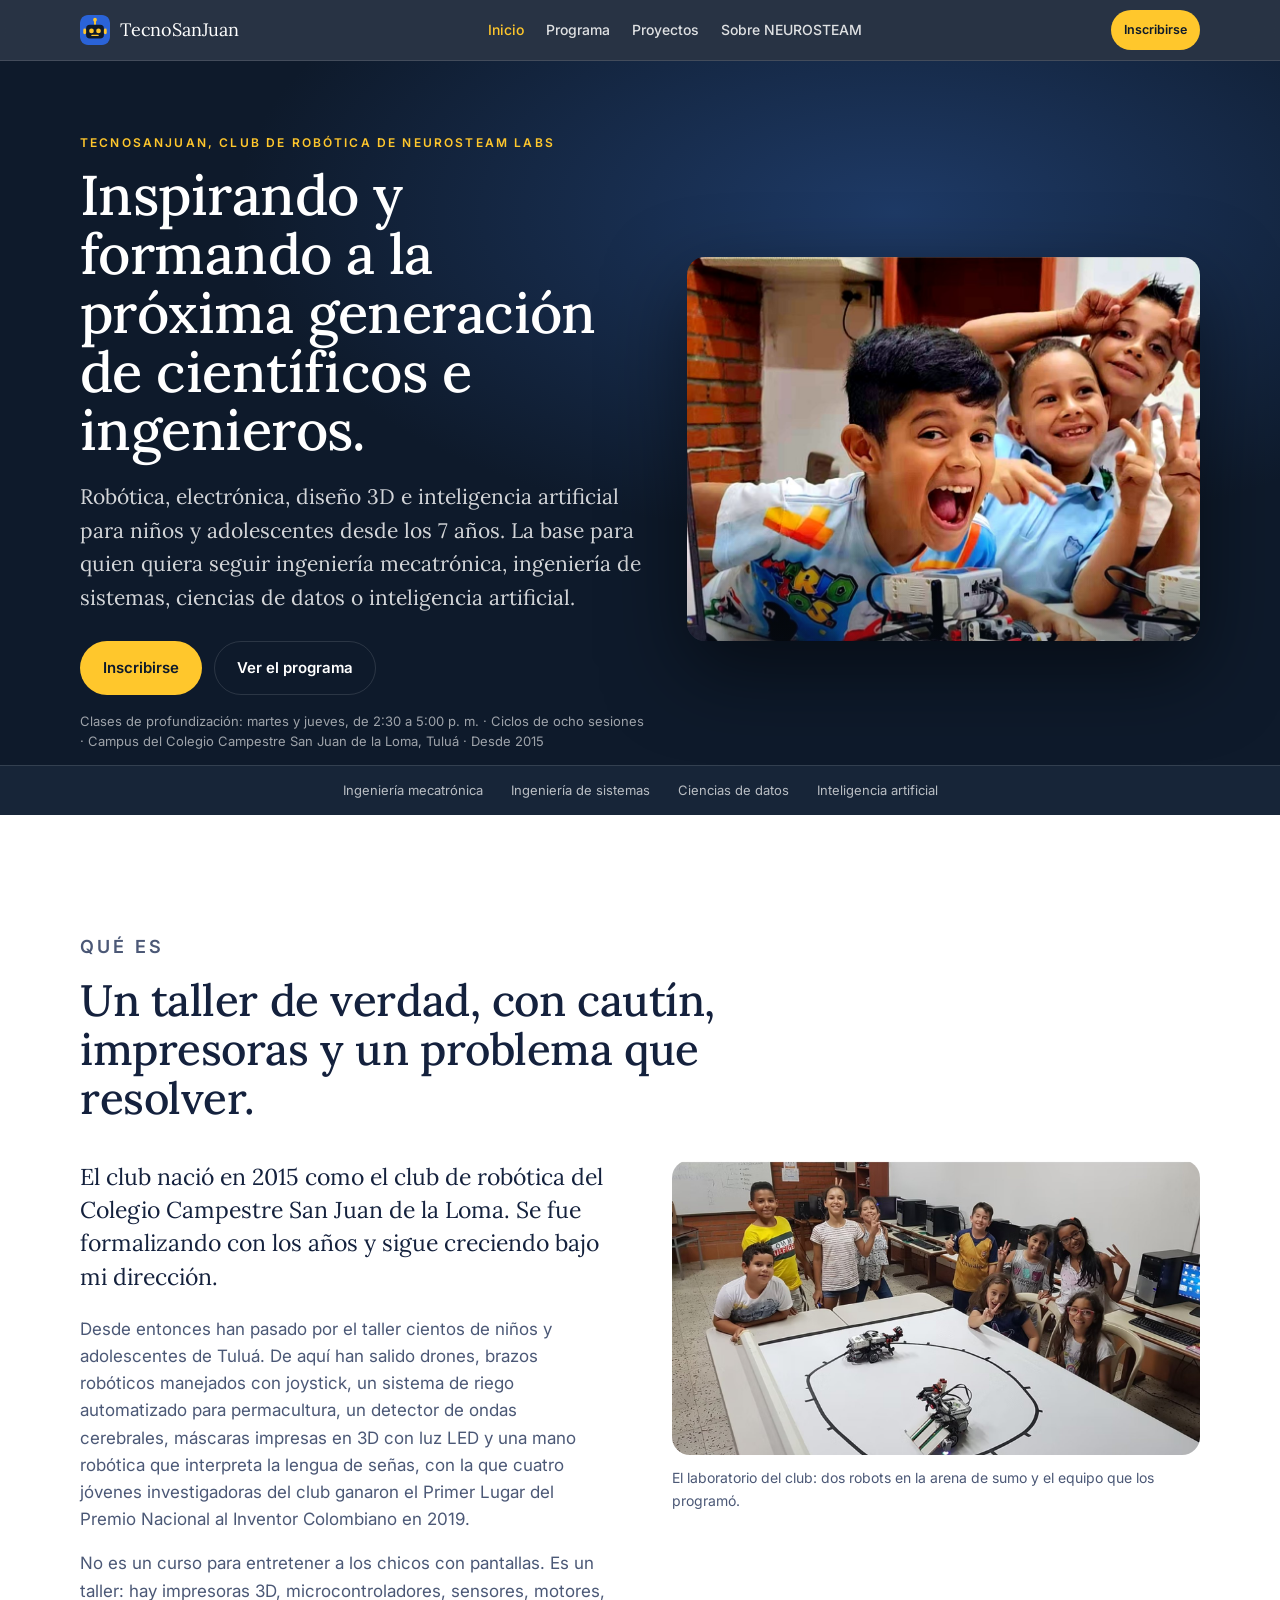
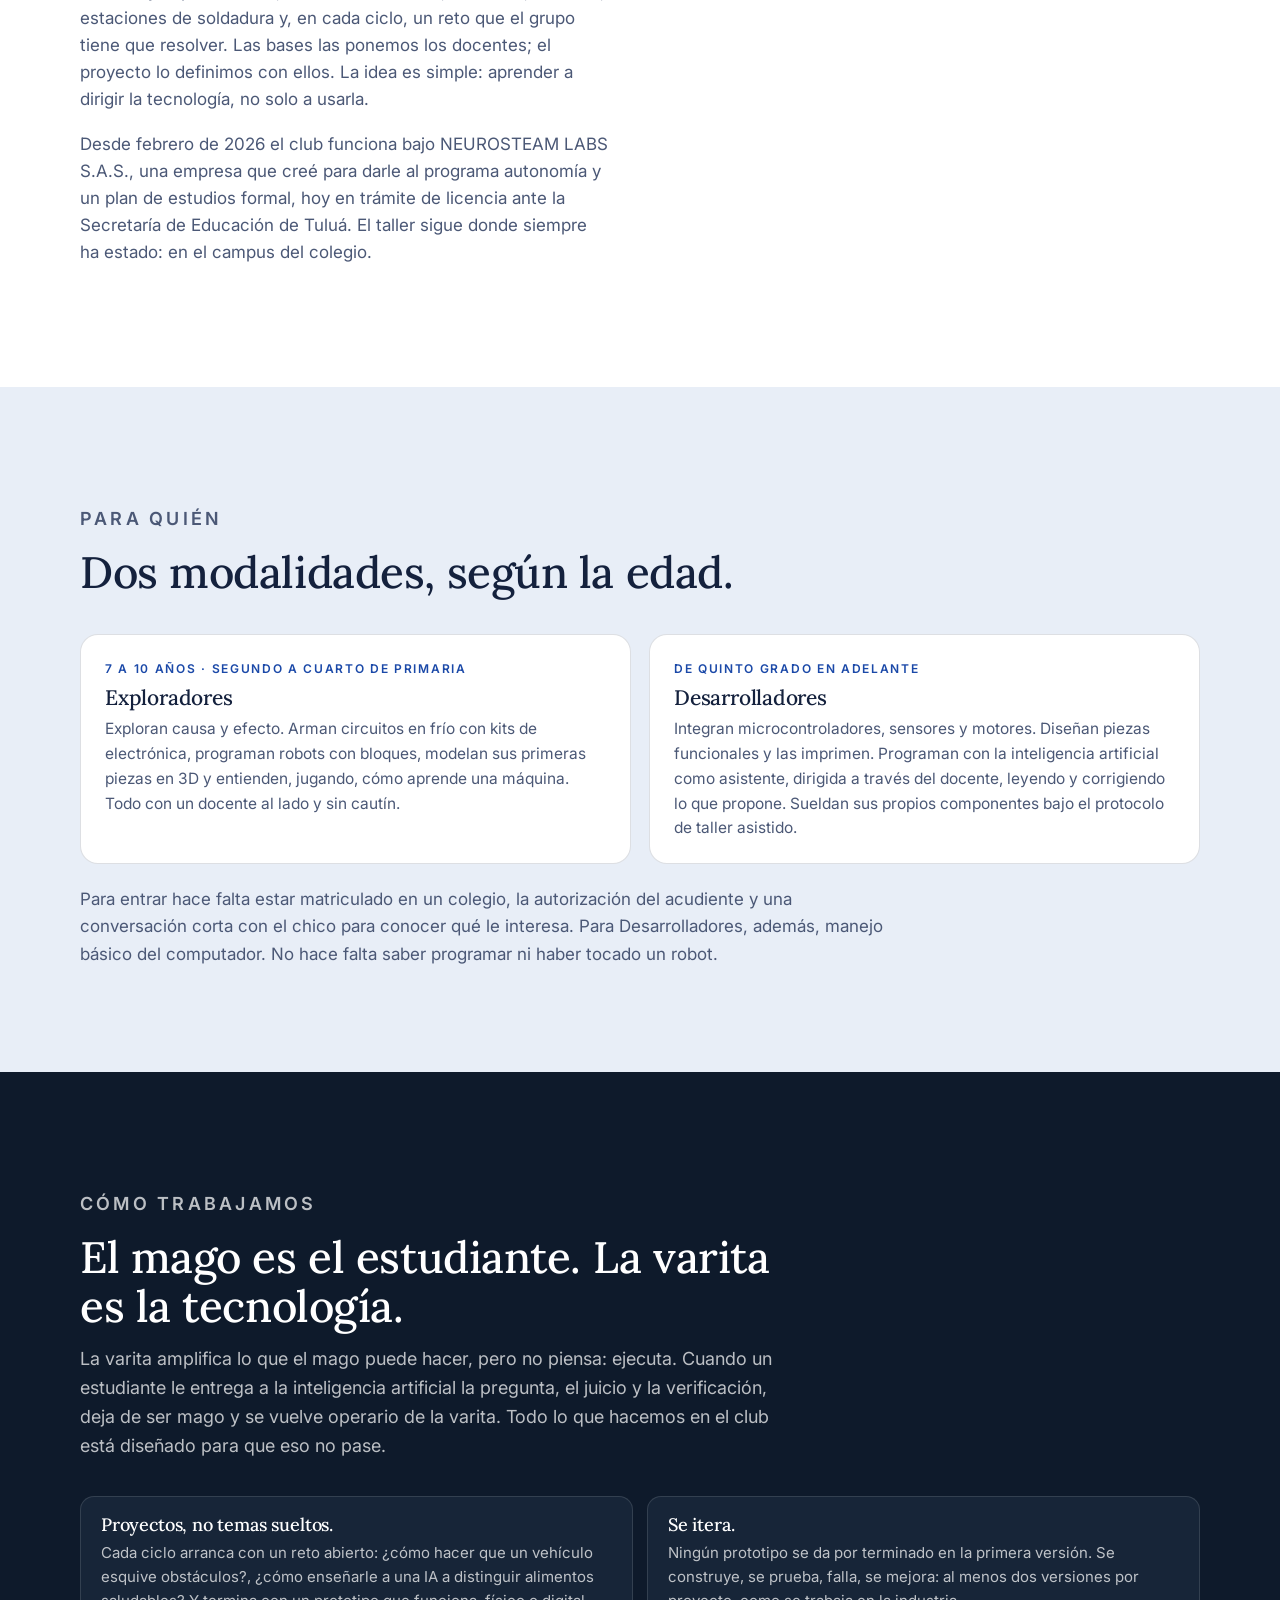
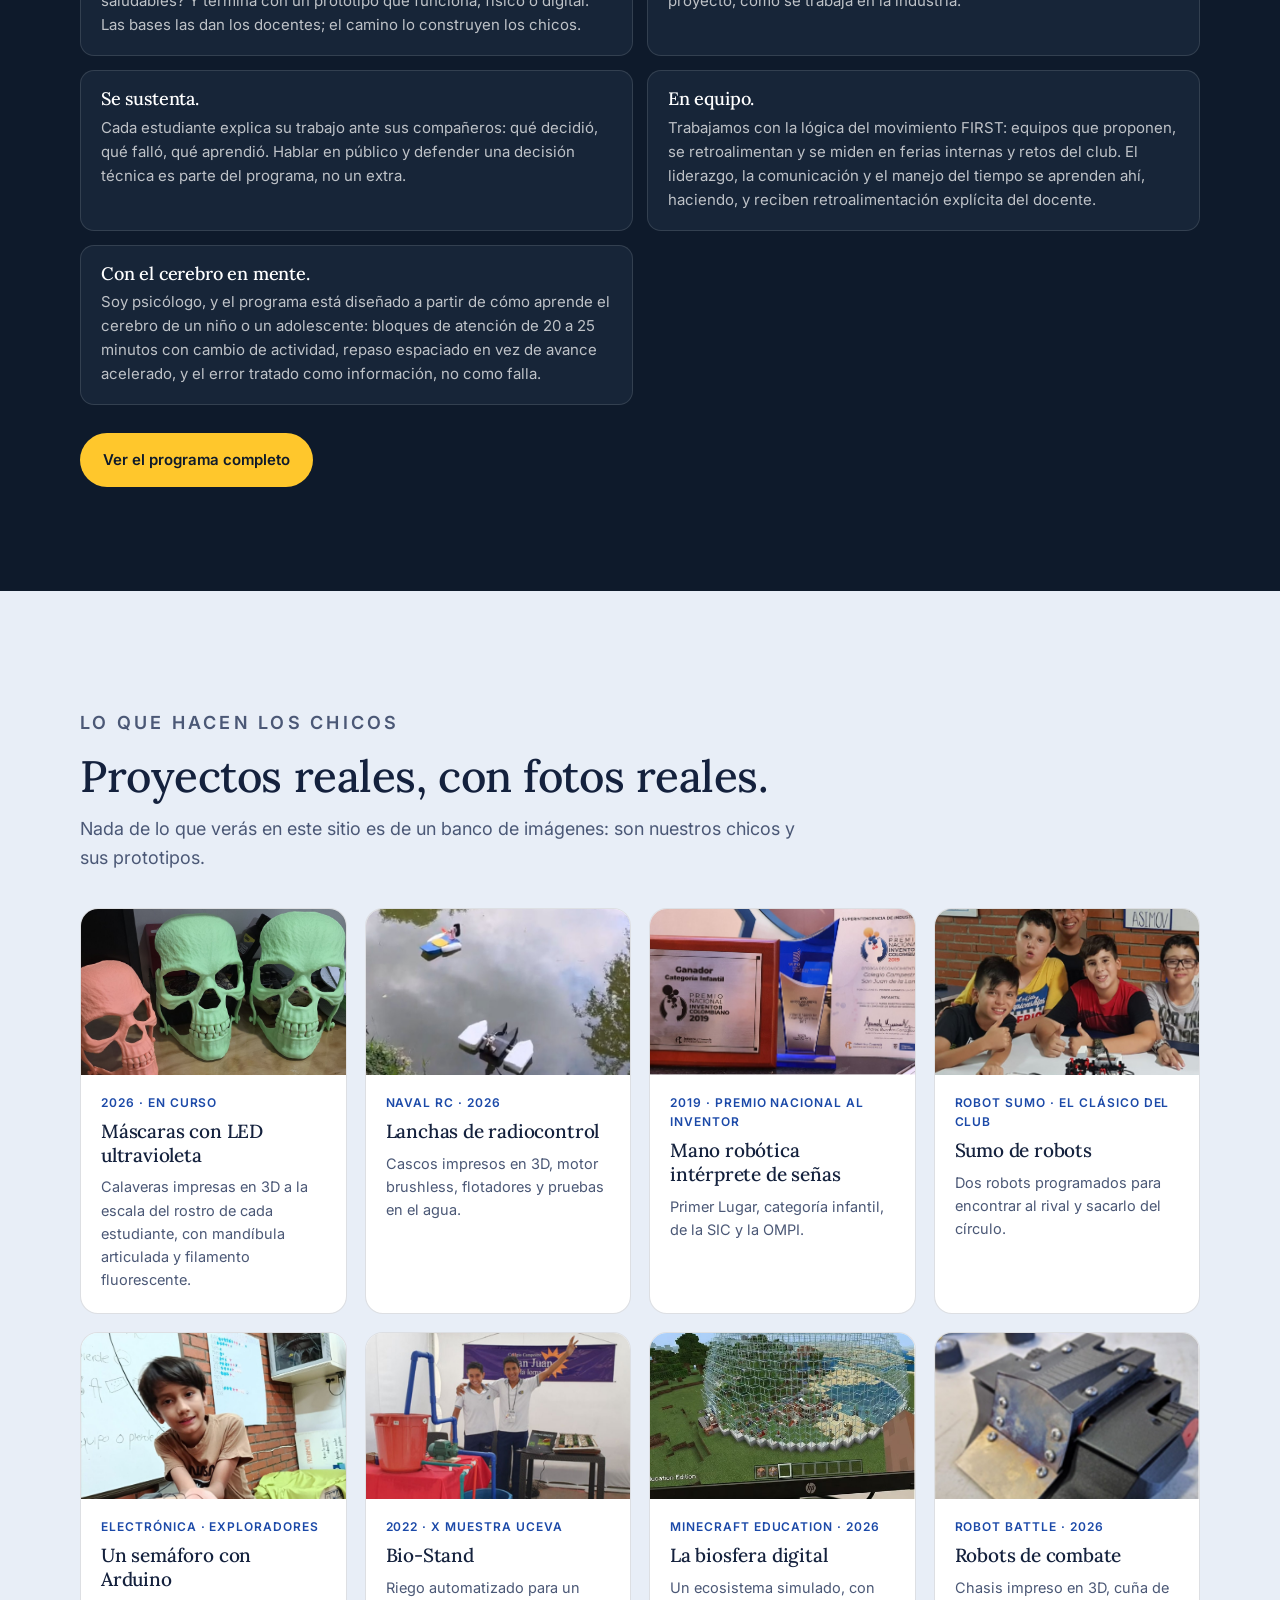
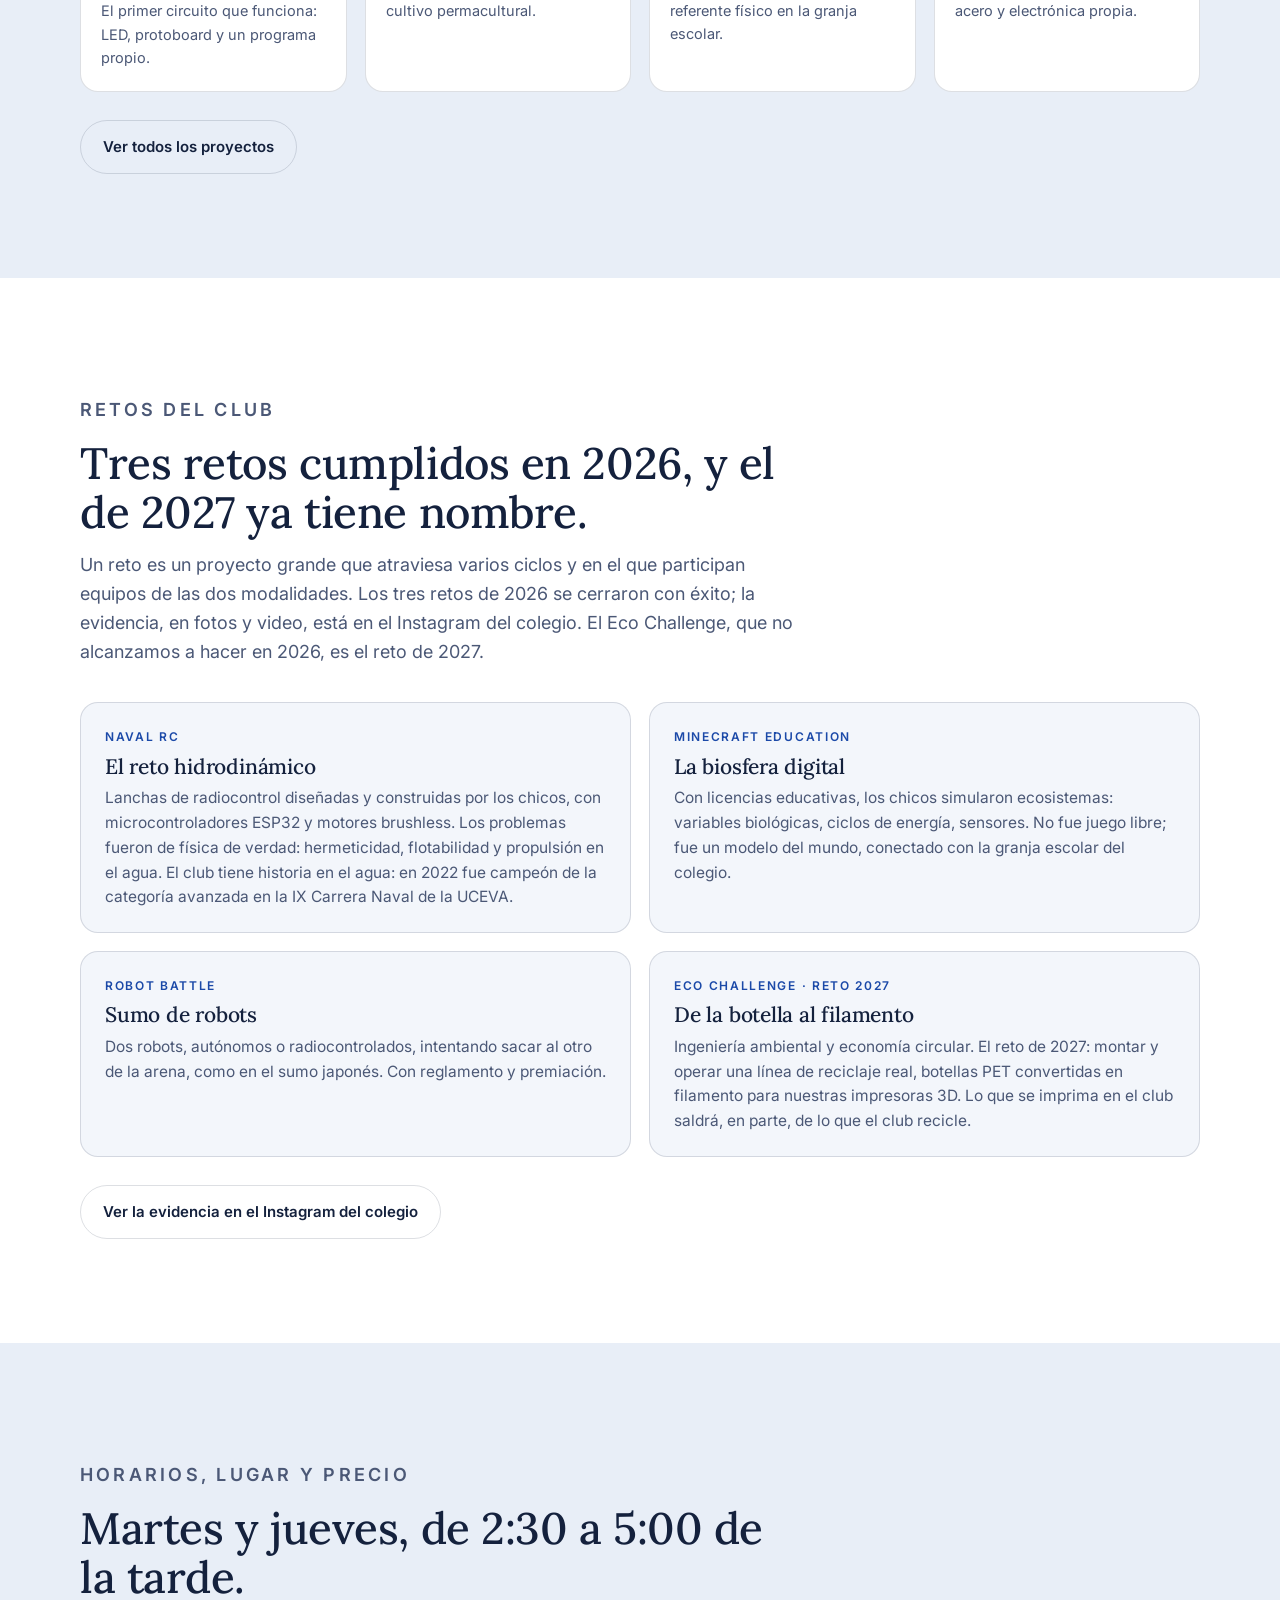
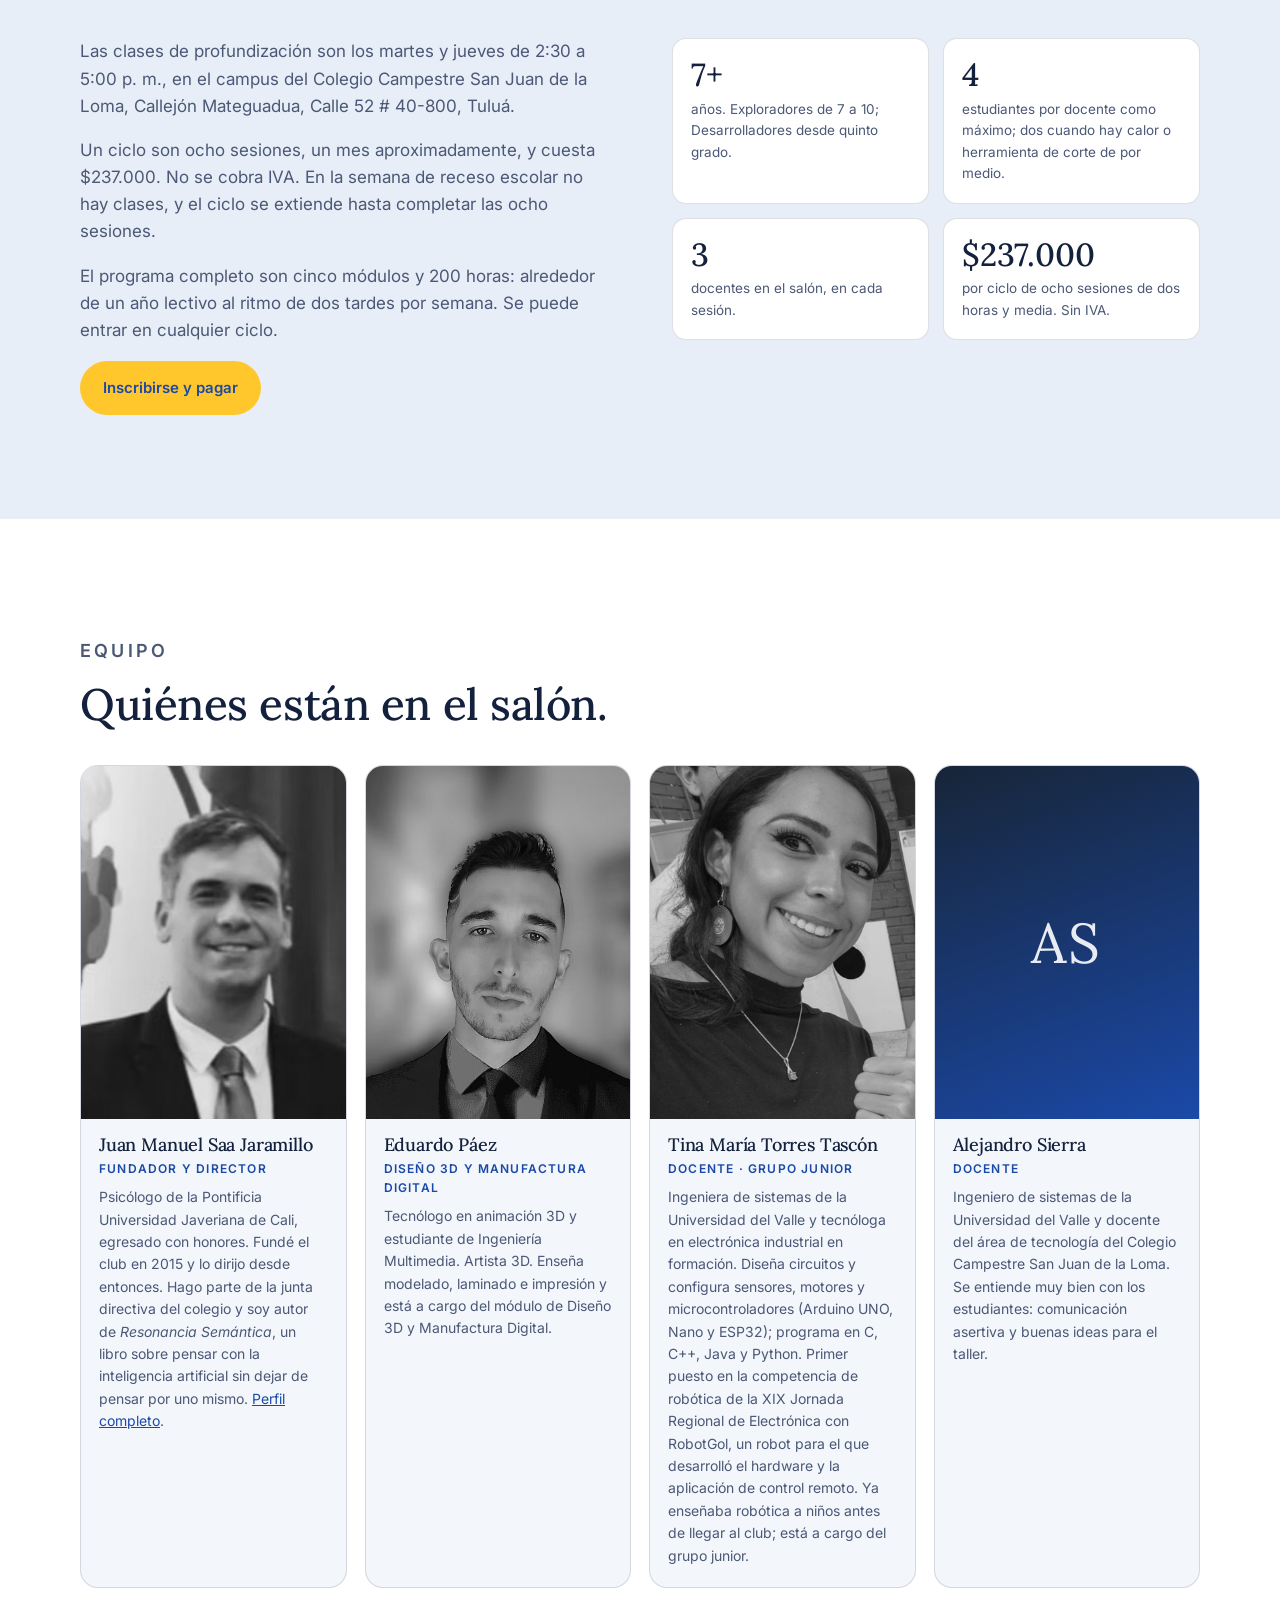
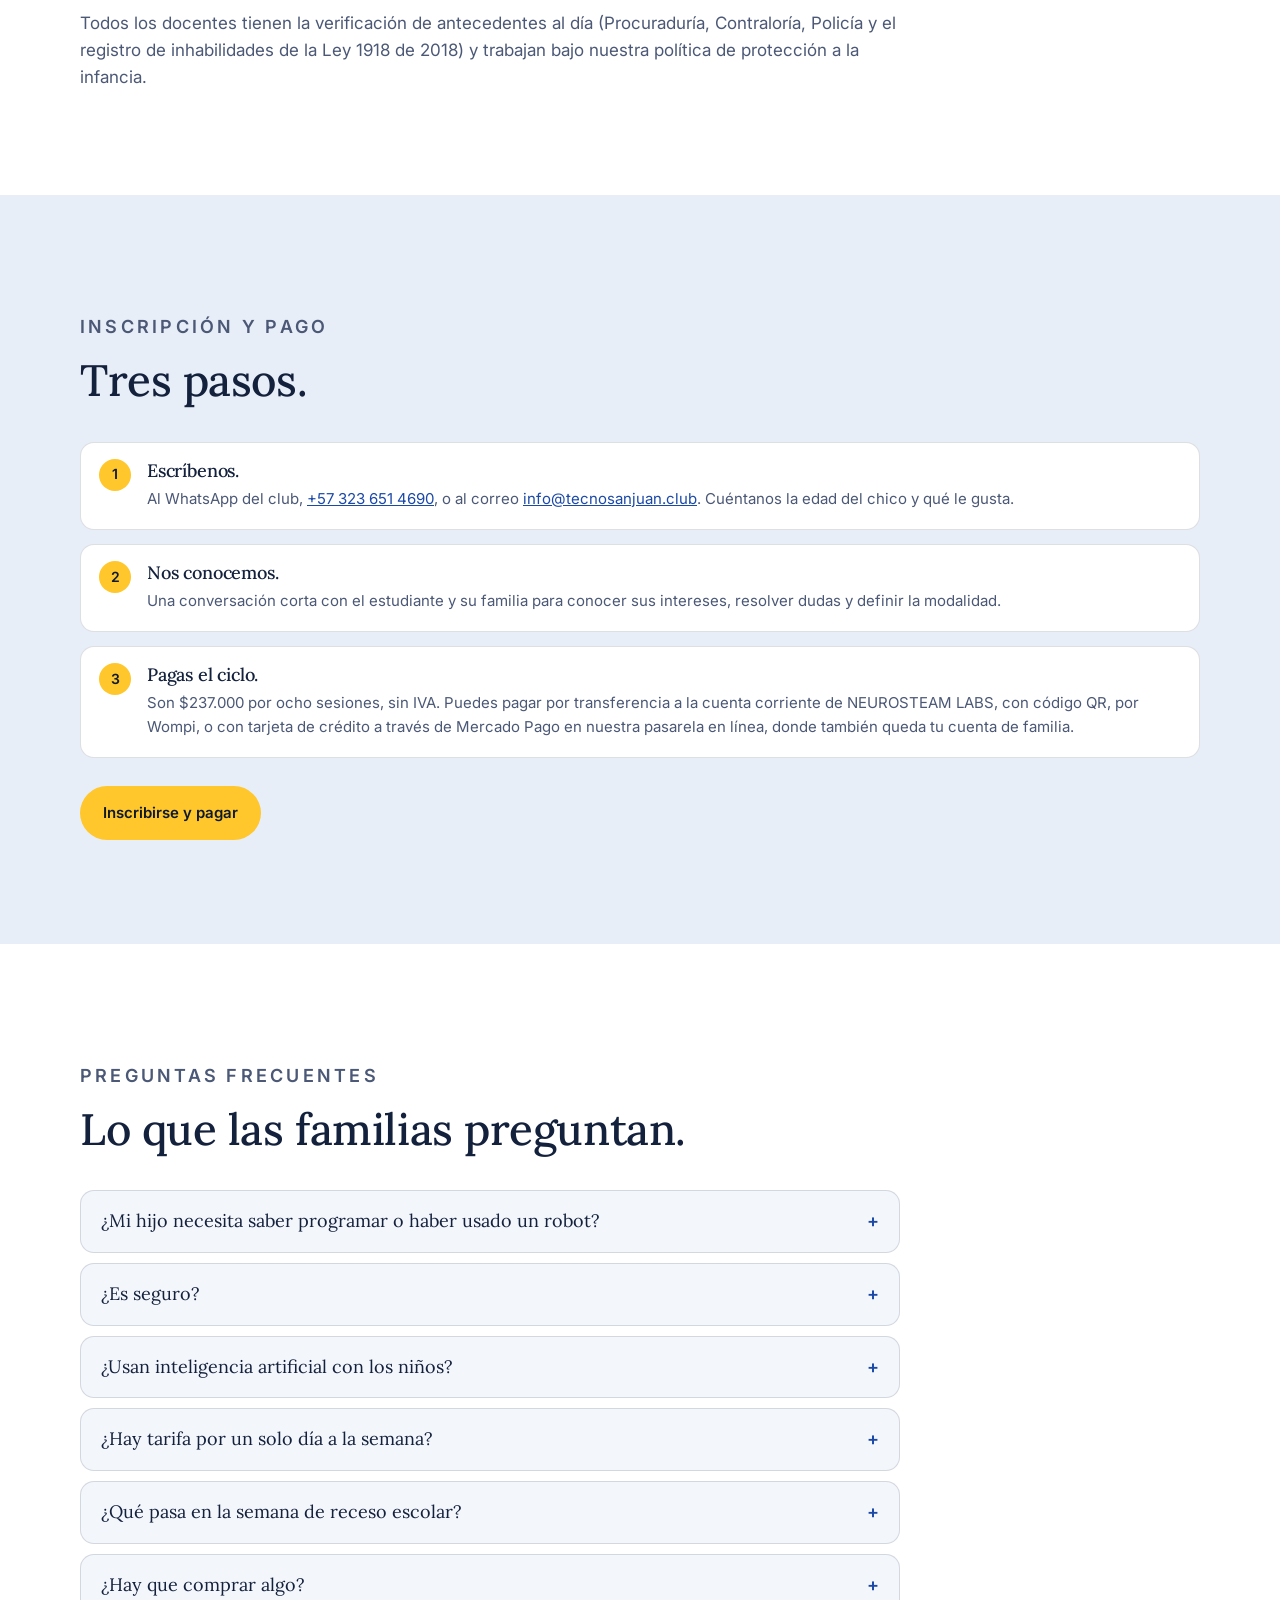
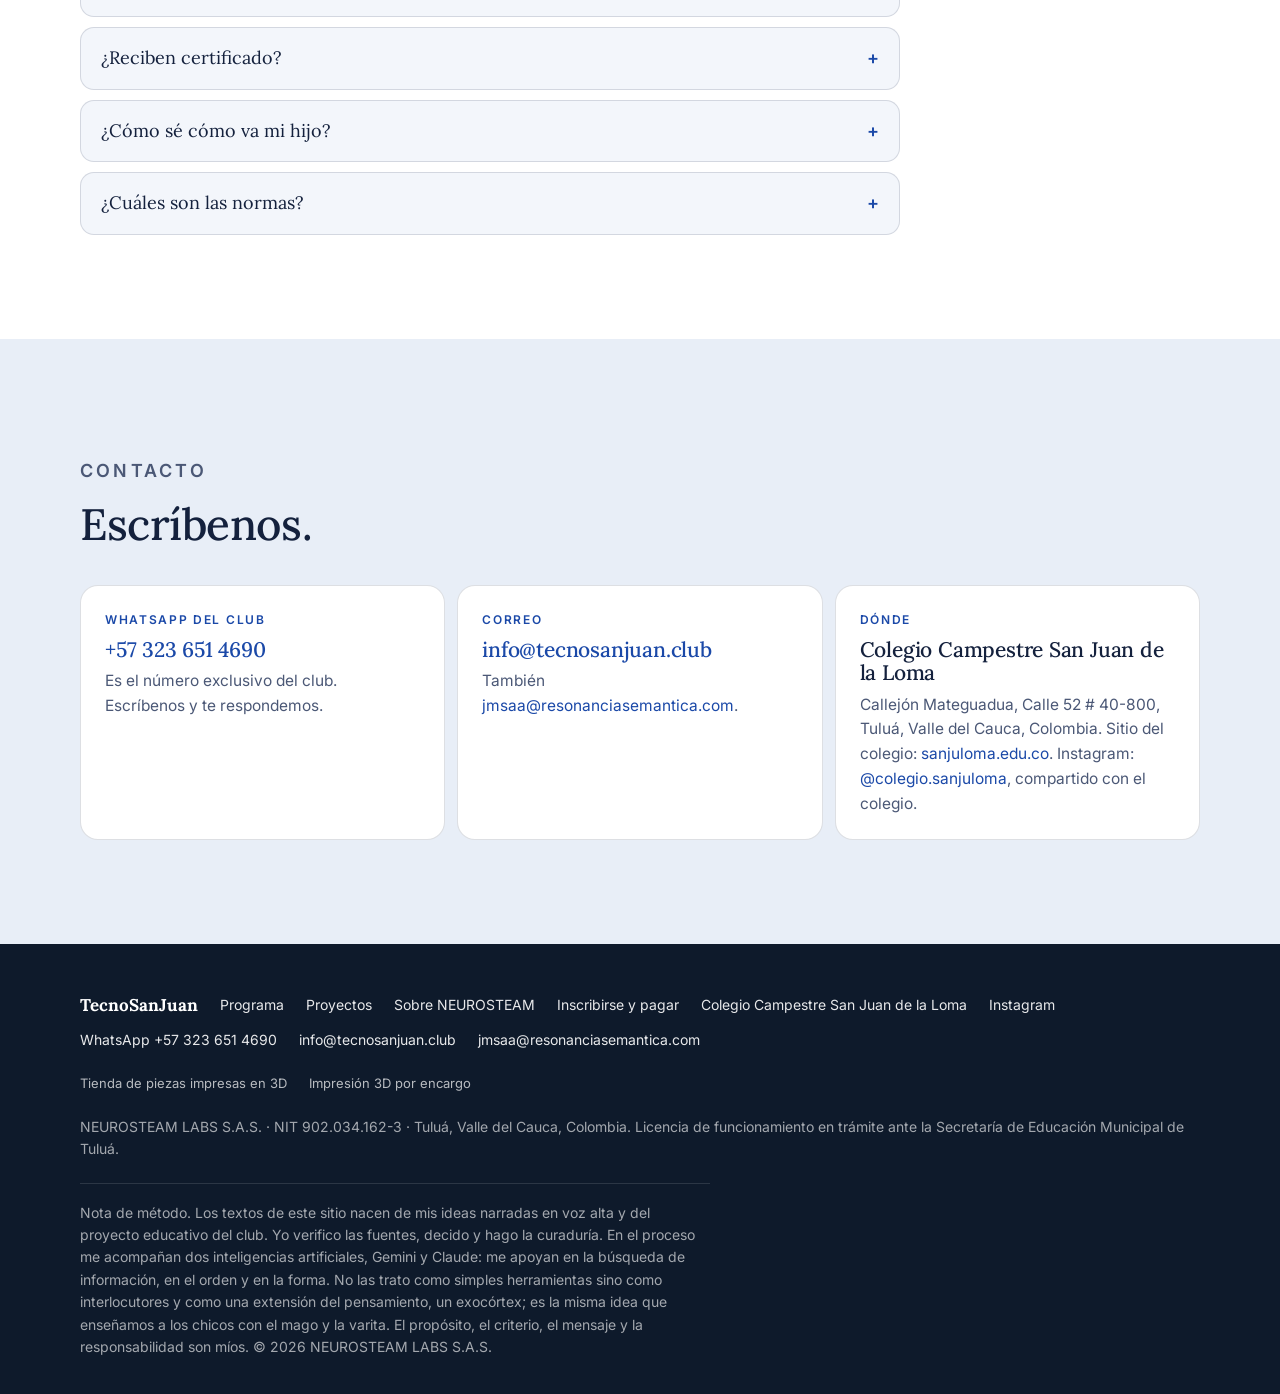
==== index.html @ 59c53a00 "Sitio de TecnoSanJuan: primera publicación (portada, Programa, Proyectos, Sobre NEUROSTEAM) Co-Autho" ====
<!doctype html>
<html lang="es">
<head>
<meta charset="utf-8">
<meta name="viewport" content="width=device-width, initial-scale=1, viewport-fit=cover">
<title>TecnoSanJuan: club de robótica, diseño 3D e inteligencia artificial para niños en Tuluá</title>
<meta name="description" content="Club de NEUROSTEAM LABS en el campus del Colegio Campestre San Juan de la Loma, Tuluá. Niños y adolescentes desde los 7 años aprenden robótica, electrónica, diseño 3D e inteligencia artificial haciendo proyectos reales, con tres docentes en el salón. Martes y jueves de 2:30 a 5:00 p. m.">
<link rel="canonical" href="https://www.tecnosanjuan.club/">
<meta property="og:type" content="website">
<meta property="og:title" content="TecnoSanJuan, club de robótica de NEUROSTEAM LABS">
<meta property="og:description" content="Robótica, electrónica, diseño 3D e inteligencia artificial para niños y adolescentes desde los 7 años, en Tuluá.">
<meta property="og:url" content="https://www.tecnosanjuan.club/">
<meta name="theme-color" content="#0E1A2B">
<link rel="icon" href="assets/img/logo-mark.svg" type="image/svg+xml">
<link rel="preconnect" href="https://fonts.googleapis.com">
<link rel="preconnect" href="https://fonts.gstatic.com" crossorigin>
<link href="https://fonts.googleapis.com/css2?family=Lora:ital,wght@0,400;0,500;0,600;1,400&family=Inter:wght@400;500;600&display=swap" rel="stylesheet">
<link rel="stylesheet" href="assets/site.css">
</head>
<body>

<header class="nav" id="nav">
  <div class="wrap">
    <a class="brand" href="index.html"><img class="mark" src="assets/img/logo-mark.svg" alt="" width="30" height="30"><span>TecnoSanJuan</span></a>
    <nav class="nav-links" id="nav-links" aria-label="Páginas">
      <a href="index.html" aria-current="page">Inicio</a>
      <a href="programa.html">Programa</a>
      <a href="proyectos.html">Proyectos</a>
      <a href="sobre.html">Sobre NEUROSTEAM</a>
    </nav>
    <div class="nav-right">
      <a class="btn btn-primary" href="https://pagos.tecnosanjuan.club/pricing-plans/list" target="_blank" rel="noopener">Inscribirse</a>
      <button class="menu-btn" type="button" aria-label="Abrir menú" aria-expanded="false" aria-controls="nav-links">
        <svg class="lines" viewBox="0 0 24 24" fill="none" stroke="currentColor" stroke-width="2" stroke-linecap="round"><path d="M4 7h16M4 12h16M4 17h16"/></svg>
        <svg class="x" viewBox="0 0 24 24" fill="none" stroke="currentColor" stroke-width="2" stroke-linecap="round"><path d="M6 6l12 12M18 6L6 18"/></svg>
      </button>
    </div>
  </div>
</header>

<main id="inicio">

<section class="hero dark">
  <div class="wrap">
    <div>
      <p class="eyebrow">TecnoSanJuan, club de robótica de NEUROSTEAM LABS</p>
      <h1>Inspirando y formando a la próxima generación de científicos e ingenieros.</h1>
      <p class="dek">Robótica, electrónica, diseño 3D e inteligencia artificial para niños y adolescentes desde los 7 años. La base para quien quiera seguir ingeniería mecatrónica, ingeniería de sistemas, ciencias de datos o inteligencia artificial.</p>
      <div class="ctas">
        <a class="btn btn-primary" href="https://pagos.tecnosanjuan.club/pricing-plans/list" target="_blank" rel="noopener">Inscribirse</a>
        <a class="btn btn-ghost" href="programa.html">Ver el programa</a>
      </div>
      <p class="fine">Clases de profundización: martes y jueves, de 2:30 a 5:00 p. m. · Ciclos de ocho sesiones · Campus del Colegio Campestre San Juan de la Loma, Tuluá · Desde 2015</p>
    </div>
    <div class="hero-art"><img src="assets/img/hero-chicos-robots.jpg" alt="Tres estudiantes del club celebran frente a sus robots Lego EV3, con un portátil al lado" width="1600" height="781"></div>
  </div>
  <div class="hero-strip">
    <div class="wrap">
      <span>Ingeniería mecatrónica</span>
      <span>Ingeniería de sistemas</span>
      <span>Ciencias de datos</span>
      <span>Inteligencia artificial</span>
    </div>
  </div>
</section>

<section class="paper" id="que-es">
  <div class="wrap">
    <div class="section-head">
      <p class="eyebrow">Qué es</p>
      <h2>Un taller de verdad, con cautín, impresoras y un problema que resolver.</h2>
    </div>
    <div class="two">
      <div class="copy">
        <p class="lead">El club nació en 2015 como el club de robótica del Colegio Campestre San Juan de la Loma. Se fue formalizando con los años y sigue creciendo bajo mi dirección.</p>
        <p>Desde entonces han pasado por el taller cientos de niños y adolescentes de Tuluá. De aquí han salido drones, brazos robóticos manejados con joystick, un sistema de riego automatizado para permacultura, un detector de ondas cerebrales, máscaras impresas en 3D con luz LED y una mano robótica que interpreta la lengua de señas, con la que cuatro jóvenes investigadoras del club ganaron el Primer Lugar del Premio Nacional al Inventor Colombiano en 2019.</p>
        <p>No es un curso para entretener a los chicos con pantallas. Es un taller: hay impresoras 3D, microcontroladores, sensores, motores, estaciones de soldadura y, en cada ciclo, un reto que el grupo tiene que resolver. Las bases las ponemos los docentes; el proyecto lo definimos con ellos. La idea es simple: aprender a dirigir la tecnología, no solo a usarla.</p>
        <p>Desde febrero de 2026 el club funciona bajo NEUROSTEAM LABS S.A.S., una empresa que creé para darle al programa autonomía y un plan de estudios formal, hoy en trámite de licencia ante la Secretaría de Educación de Tuluá. El taller sigue donde siempre ha estado: en el campus del colegio.</p>
      </div>
      <figure>
        <img class="ph" src="assets/img/laboratorio-robot-sumo.jpg" alt="Estudiantes del club en el laboratorio, alrededor de la arena de sumo con dos robots" width="1600" height="896" loading="lazy">
        <figcaption>El laboratorio del club: dos robots en la arena de sumo y el equipo que los programó.</figcaption>
      </figure>
    </div>
  </div>
</section>

<section id="para-quien">
  <div class="wrap">
    <div class="section-head">
      <p class="eyebrow">Para quién</p>
      <h2>Dos modalidades, según la edad.</h2>
    </div>
    <div class="cards">
      <article class="card">
        <span class="k">7 a 10 años · segundo a cuarto de primaria</span>
        <h3>Exploradores</h3>
        <p>Exploran causa y efecto. Arman circuitos en frío con kits de electrónica, programan robots con bloques, modelan sus primeras piezas en 3D y entienden, jugando, cómo aprende una máquina. Todo con un docente al lado y sin cautín.</p>
      </article>
      <article class="card">
        <span class="k">De quinto grado en adelante</span>
        <h3>Desarrolladores</h3>
        <p>Integran microcontroladores, sensores y motores. Diseñan piezas funcionales y las imprimen. Programan con la inteligencia artificial como asistente, dirigida a través del docente, leyendo y corrigiendo lo que propone. Sueldan sus propios componentes bajo el protocolo de taller asistido.</p>
      </article>
    </div>
    <p class="note">Para entrar hace falta estar matriculado en un colegio, la autorización del acudiente y una conversación corta con el chico para conocer qué le interesa. Para Desarrolladores, además, manejo básico del computador. No hace falta saber programar ni haber tocado un robot.</p>
  </div>
</section>

<section class="dark" id="como-trabajamos">
  <div class="wrap">
    <div class="section-head">
      <p class="eyebrow">Cómo trabajamos</p>
      <h2>El mago es el estudiante. La varita es la tecnología.</h2>
      <p>La varita amplifica lo que el mago puede hacer, pero no piensa: ejecuta. Cuando un estudiante le entrega a la inteligencia artificial la pregunta, el juicio y la verificación, deja de ser mago y se vuelve operario de la varita. Todo lo que hacemos en el club está diseñado para que eso no pase.</p>
    </div>
    <ul class="path cols">
      <li><h3>Proyectos, no temas sueltos.</h3><p>Cada ciclo arranca con un reto abierto: ¿cómo hacer que un vehículo esquive obstáculos?, ¿cómo enseñarle a una IA a distinguir alimentos saludables? Y termina con un prototipo que funciona, físico o digital. Las bases las dan los docentes; el camino lo construyen los chicos.</p></li>
      <li><h3>Se itera.</h3><p>Ningún prototipo se da por terminado en la primera versión. Se construye, se prueba, falla, se mejora: al menos dos versiones por proyecto, como se trabaja en la industria.</p></li>
      <li><h3>Se sustenta.</h3><p>Cada estudiante explica su trabajo ante sus compañeros: qué decidió, qué falló, qué aprendió. Hablar en público y defender una decisión técnica es parte del programa, no un extra.</p></li>
      <li><h3>En equipo.</h3><p>Trabajamos con la lógica del movimiento FIRST: equipos que proponen, se retroalimentan y se miden en ferias internas y retos del club. El liderazgo, la comunicación y el manejo del tiempo se aprenden ahí, haciendo, y reciben retroalimentación explícita del docente.</p></li>
      <li><h3>Con el cerebro en mente.</h3><p>Soy psicólogo, y el programa está diseñado a partir de cómo aprende el cerebro de un niño o un adolescente: bloques de atención de 20 a 25 minutos con cambio de actividad, repaso espaciado en vez de avance acelerado, y el error tratado como información, no como falla.</p></li>
    </ul>
    <div class="more"><a class="btn btn-primary" href="programa.html">Ver el programa completo</a></div>
  </div>
</section>

<section id="lo-que-hacen">
  <div class="wrap">
    <div class="section-head">
      <p class="eyebrow">Lo que hacen los chicos</p>
      <h2>Proyectos reales, con fotos reales.</h2>
      <p>Nada de lo que verás en este sitio es de un banco de imágenes: son nuestros chicos y sus prototipos.</p>
    </div>
    <div class="gallery c4">
      <article class="tile">
        <img src="assets/img/mascaras-led-uv.jpg" alt="Tres máscaras de calavera impresas en 3D con mandíbula articulada, una coral y dos verdes fluorescentes" width="1600" height="1136" loading="lazy">
        <div class="body"><span class="meta">2026 · en curso</span><h3>Máscaras con LED ultravioleta</h3><p>Calaveras impresas en 3D a la escala del rostro de cada estudiante, con mandíbula articulada y filamento fluorescente.</p></div>
      </article>
      <article class="tile">
        <img src="assets/img/naval-rc-lanchas-agua.jpg" alt="Dos lanchas del club navegando en el lago durante una prueba" width="1227" height="983" loading="lazy">
        <div class="body"><span class="meta">Naval RC · 2026</span><h3>Lanchas de radiocontrol</h3><p>Cascos impresos en 3D, motor brushless, flotadores y pruebas en el agua.</p></div>
      </article>
      <article class="tile">
        <img src="assets/img/premio-inventor-2019.jpg" alt="Placa, trofeo de la OMPI y certificado del Premio Nacional al Inventor Colombiano 2019" width="1338" height="677" loading="lazy">
        <div class="body"><span class="meta">2019 · Premio Nacional al Inventor</span><h3>Mano robótica intérprete de señas</h3><p>Primer Lugar, categoría infantil, de la SIC y la OMPI.</p></div>
      </article>
      <article class="tile">
        <img class="top" src="assets/img/chicos-ev3-asimov.jpg" alt="Cinco estudiantes del club con sus robots Lego EV3 en la arena de sumo, bajo un cartel con las leyes de la robótica de Asimov" width="1179" height="1184" loading="lazy">
        <div class="body"><span class="meta">Robot Sumo · el clásico del club</span><h3>Sumo de robots</h3><p>Dos robots programados para encontrar al rival y sacarlo del círculo.</p></div>
      </article>
      <article class="tile">
        <img class="mid" src="assets/img/semaforo-arduino.jpg" alt="Un estudiante muestra su semáforo armado con Arduino y una protoboard" width="1332" height="1642" loading="lazy">
        <div class="body"><span class="meta">Electrónica · Exploradores</span><h3>Un semáforo con Arduino</h3><p>El primer circuito que funciona: LED, protoboard y un programa propio.</p></div>
      </article>
      <article class="tile">
        <img src="assets/img/bio-stand-permacultura.jpg" alt="Dos estudiantes con el Bio-Stand: bomba, tubería, tanques y un cultivo con riego automatizado" width="1312" height="820" loading="lazy">
        <div class="body"><span class="meta">2022 · X Muestra UCEVA</span><h3>Bio-Stand</h3><p>Riego automatizado para un cultivo permacultural.</p></div>
      </article>
      <article class="tile">
        <img src="assets/img/minecraft-biosfera.jpg" alt="Pantalla con la biosfera construida en Minecraft Education: una cúpula de vidrio con un ecosistema adentro" width="988" height="1195" loading="lazy">
        <div class="body"><span class="meta">Minecraft Education · 2026</span><h3>La biosfera digital</h3><p>Un ecosistema simulado, con referente físico en la granja escolar.</p></div>
      </article>
      <article class="tile">
        <img src="assets/img/robot-battle-combate.jpg" alt="Robot de combate con chasis impreso en 3D y cuña de acero sobre la mesa de trabajo" width="1349" height="1163" loading="lazy">
        <div class="body"><span class="meta">Robot Battle · 2026</span><h3>Robots de combate</h3><p>Chasis impreso en 3D, cuña de acero y electrónica propia.</p></div>
      </article>
    </div>
    <div class="more"><a class="btn btn-ghost" href="proyectos.html">Ver todos los proyectos</a></div>
  </div>
</section>

<section class="paper" id="retos">
  <div class="wrap">
    <div class="section-head">
      <p class="eyebrow">Retos del club</p>
      <h2>Tres retos cumplidos en 2026, y el de 2027 ya tiene nombre.</h2>
      <p>Un reto es un proyecto grande que atraviesa varios ciclos y en el que participan equipos de las dos modalidades. Los tres retos de 2026 se cerraron con éxito; la evidencia, en fotos y video, está en el Instagram del colegio. El Eco Challenge, que no alcanzamos a hacer en 2026, es el reto de 2027.</p>
    </div>
    <div class="cards">
      <article class="card"><span class="k">Naval RC</span><h3>El reto hidrodinámico</h3><p>Lanchas de radiocontrol diseñadas y construidas por los chicos, con microcontroladores ESP32 y motores brushless. Los problemas fueron de física de verdad: hermeticidad, flotabilidad y propulsión en el agua. El club tiene historia en el agua: en 2022 fue campeón de la categoría avanzada en la IX Carrera Naval de la UCEVA.</p></article>
      <article class="card"><span class="k">Minecraft Education</span><h3>La biosfera digital</h3><p>Con licencias educativas, los chicos simularon ecosistemas: variables biológicas, ciclos de energía, sensores. No fue juego libre; fue un modelo del mundo, conectado con la granja escolar del colegio.</p></article>
      <article class="card"><span class="k">Robot Battle</span><h3>Sumo de robots</h3><p>Dos robots, autónomos o radiocontrolados, intentando sacar al otro de la arena, como en el sumo japonés. Con reglamento y premiación.</p></article>
      <article class="card"><span class="k">Eco Challenge · reto 2027</span><h3>De la botella al filamento</h3><p>Ingeniería ambiental y economía circular. El reto de 2027: montar y operar una línea de reciclaje real, botellas PET convertidas en filamento para nuestras impresoras 3D. Lo que se imprima en el club saldrá, en parte, de lo que el club recicle.</p></article>
    </div>
    <div class="more"><a class="btn btn-ghost" href="https://www.instagram.com/colegio.sanjuloma/" target="_blank" rel="noopener">Ver la evidencia en el Instagram del colegio</a></div>
  </div>
</section>

<section id="horarios">
  <div class="wrap">
    <div class="section-head">
      <p class="eyebrow">Horarios, lugar y precio</p>
      <h2>Martes y jueves, de 2:30 a 5:00 de la tarde.</h2>
    </div>
    <div class="two">
      <div class="copy">
        <p>Las clases de profundización son los martes y jueves de 2:30 a 5:00 p. m., en el campus del Colegio Campestre San Juan de la Loma, Callejón Mateguadua, Calle 52 # 40-800, Tuluá.</p>
        <p>Un ciclo son ocho sesiones, un mes aproximadamente, y cuesta $237.000. No se cobra IVA. En la semana de receso escolar no hay clases, y el ciclo se extiende hasta completar las ocho sesiones.</p>
        <p>El programa completo son cinco módulos y 200 horas: alrededor de un año lectivo al ritmo de dos tardes por semana. Se puede entrar en cualquier ciclo.</p>
        <div class="more" style="margin-top:8px"><a class="btn btn-primary" href="https://pagos.tecnosanjuan.club/pricing-plans/list" target="_blank" rel="noopener">Inscribirse y pagar</a></div>
      </div>
      <div class="stats">
        <div class="stat"><b>7+</b><span>años. Exploradores de 7 a 10; Desarrolladores desde quinto grado.</span></div>
        <div class="stat"><b>4</b><span>estudiantes por docente como máximo; dos cuando hay calor o herramienta de corte de por medio.</span></div>
        <div class="stat"><b>3</b><span>docentes en el salón, en cada sesión.</span></div>
        <div class="stat"><b>$237.000</b><span>por ciclo de ocho sesiones de dos horas y media. Sin IVA.</span></div>
      </div>
    </div>
  </div>
</section>

<section class="paper" id="equipo">
  <div class="wrap">
    <div class="section-head">
      <p class="eyebrow">Equipo</p>
      <h2>Quiénes están en el salón.</h2>
    </div>
    <div class="team">
      <article class="person">
        <img src="assets/img/retrato-juan.jpg" alt="Juan Manuel Saa Jaramillo" width="808" height="647" loading="lazy">
        <div class="body"><h3>Juan Manuel Saa Jaramillo</h3><p class="role">Fundador y director</p><p>Psicólogo de la Pontificia Universidad Javeriana de Cali, egresado con honores. Fundé el club en 2015 y lo dirijo desde entonces. Hago parte de la junta directiva del colegio y soy autor de <em>Resonancia Semántica</em>, un libro sobre pensar con la inteligencia artificial sin dejar de pensar por uno mismo. <a href="https://www.resonanciasemantica.com/" target="_blank" rel="noopener">Perfil completo</a>.</p></div>
      </article>
      <article class="person">
        <img src="assets/img/retrato-eduardo.jpg" alt="Eduardo Páez" width="808" height="647" loading="lazy">
        <div class="body"><h3>Eduardo Páez</h3><p class="role">Diseño 3D y manufactura digital</p><p>Tecnólogo en animación 3D y estudiante de Ingeniería Multimedia. Artista 3D. Enseña modelado, laminado e impresión y está a cargo del módulo de Diseño 3D y Manufactura Digital.</p></div>
      </article>
      <article class="person">
        <img src="assets/img/retrato-tina.jpg" alt="Tina María Torres Tascón" width="786" height="1048" loading="lazy">
        <div class="body"><h3>Tina María Torres Tascón</h3><p class="role">Docente · grupo junior</p><p>Ingeniera de sistemas de la Universidad del Valle y tecnóloga en electrónica industrial en formación. Diseña circuitos y configura sensores, motores y microcontroladores (Arduino UNO, Nano y ESP32); programa en C, C++, Java y Python. Primer puesto en la competencia de robótica de la XIX Jornada Regional de Electrónica con RobotGol, un robot para el que desarrolló el hardware y la aplicación de control remoto. Ya enseñaba robótica a niños antes de llegar al club; está a cargo del grupo junior.</p></div>
      </article>
      <article class="person">
        <div class="avatar" aria-hidden="true"><span>AS</span></div><!-- PENDIENTE DE FOTO: cuando llegue el retrato, reemplaza este bloque por <img src="assets/img/retrato-alejandro.jpg" alt="Alejandro Sierra" loading="lazy"> -->
        <div class="body"><h3>Alejandro Sierra</h3><p class="role">Docente</p><p>Ingeniero de sistemas de la Universidad del Valle y docente del área de tecnología del Colegio Campestre San Juan de la Loma. Se entiende muy bien con los estudiantes: comunicación asertiva y buenas ideas para el taller.</p></div>
      </article>
    </div>
    <p class="note">Todos los docentes tienen la verificación de antecedentes al día (Procuraduría, Contraloría, Policía y el registro de inhabilidades de la Ley 1918 de 2018) y trabajan bajo nuestra política de protección a la infancia.</p>
  </div>
</section>

<section id="inscripcion">
  <div class="wrap">
    <div class="section-head">
      <p class="eyebrow">Inscripción y pago</p>
      <h2>Tres pasos.</h2>
    </div>
    <ol class="steps">
      <li><h3>Escríbenos.</h3><p>Al WhatsApp del club, <a href="https://wa.me/573236514690" target="_blank" rel="noopener">+57 323 651 4690</a>, o al correo <a href="mailto:info@tecnosanjuan.club">info@tecnosanjuan.club</a>. Cuéntanos la edad del chico y qué le gusta.</p></li>
      <li><h3>Nos conocemos.</h3><p>Una conversación corta con el estudiante y su familia para conocer sus intereses, resolver dudas y definir la modalidad.</p></li>
      <li><h3>Pagas el ciclo.</h3><p>Son $237.000 por ocho sesiones, sin IVA. Puedes pagar por transferencia a la cuenta corriente de NEUROSTEAM LABS, con código QR, por Wompi, o con tarjeta de crédito a través de Mercado Pago en nuestra pasarela en línea, donde también queda tu cuenta de familia.</p></li>
    </ol>
    <div class="more"><a class="btn btn-primary" href="https://pagos.tecnosanjuan.club/pricing-plans/list" target="_blank" rel="noopener">Inscribirse y pagar</a></div>
  </div>
</section>

<section class="paper" id="preguntas">
  <div class="wrap">
    <div class="section-head">
      <p class="eyebrow">Preguntas frecuentes</p>
      <h2>Lo que las familias preguntan.</h2>
    </div>
    <div class="faq">
      <details><summary>¿Mi hijo necesita saber programar o haber usado un robot?</summary><div class="a">No. El programa empieza desde cero en cada modalidad. Lo que sí necesita es curiosidad y ganas de armar cosas.</div></details>
      <details><summary>¿Es seguro?</summary><div class="a">El taller usa herramientas reales, y por eso tenemos protocolos escritos. Con los menores de 10 años no hay cautín ni herramientas de corte. Desde los 10, la soldadura se hace con gafas y guantes, en una estación designada, con un docente por cada dos estudiantes y, al principio, con el docente guiando las manos del estudiante. Las impresoras 3D las operan los docentes; los chicos observan y aprenden el proceso. Antes de cualquier actividad de ese tipo, el acudiente firma un consentimiento informado. Los estudiantes están cubiertos por las mismas pólizas que amparan la jornada normal del colegio. El detalle está en <a href="programa.html#seguridad">la página del programa</a>.</div></details>
      <details><summary>¿Usan inteligencia artificial con los niños?</summary><div class="a">Sí, con reglas. Con los menores de 8 años, no. Desde los 8, la IA se usa asistida por el docente, que es quien opera la herramienta: los estudiantes deciden qué pedirle y juzgan lo que sale, pero no la usan directamente ni tienen cuentas propias. Siempre con un propósito dentro de un proyecto y con el consentimiento de las familias. La postura completa está en <a href="sobre.html#ia">Sobre NEUROSTEAM</a>.</div></details>
      <details><summary>¿Hay tarifa por un solo día a la semana?</summary><div class="a">No. El ciclo es de ocho sesiones. Hay excepciones especiales por antigüedad en el club o por cruce con otra actividad extracurricular; en ese caso, escríbenos.</div></details>
      <details><summary>¿Qué pasa en la semana de receso escolar?</summary><div class="a">No hay clases. El ciclo se extiende hasta completar las ocho sesiones, así que ninguna familia pierde una sesión pagada.</div></details>
      <details><summary>¿Hay que comprar algo?</summary><div class="a">No hay que comprar equipos. Las impresoras, los microcontroladores, los sensores y los kits son del laboratorio y están al servicio de los estudiantes.</div></details>
      <details><summary>¿Reciben certificado?</summary><div class="a">Al terminar, NEUROSTEAM LABS entrega una constancia de participación. La licencia del programa está en trámite ante la Secretaría de Educación de Tuluá; cuando esté expedida, el certificado será el de aptitud ocupacional en conocimientos académicos, con registro oficial.</div></details>
      <details><summary>¿Cómo sé cómo va mi hijo?</summary><div class="a">La retroalimentación en el taller es diaria. Además, dos veces al año, a mitad de año y al cierre del año lectivo, la familia recibe una devolución formal sobre el proceso del estudiante. Y los proyectos se publican en <a href="https://www.instagram.com/colegio.sanjuloma/" target="_blank" rel="noopener">el Instagram del colegio</a>.</div></details>
      <details><summary>¿Cuáles son las normas?</summary><div class="a">Las mismas del colegio: el manual de convivencia del club es idéntico al del Colegio Campestre San Juan de la Loma.</div></details>
    </div>
  </div>
</section>

<section id="contacto">
  <div class="wrap">
    <div class="section-head">
      <p class="eyebrow">Contacto</p>
      <h2>Escríbenos.</h2>
    </div>
    <div class="contact">
      <div class="card"><span class="k">WhatsApp del club</span><h3><a href="https://wa.me/573236514690" target="_blank" rel="noopener">+57 323 651 4690</a></h3><p>Es el número exclusivo del club. Escríbenos y te respondemos.</p></div>
      <div class="card"><span class="k">Correo</span><h3><a href="mailto:info@tecnosanjuan.club">info@tecnosanjuan.club</a></h3><p>También <a href="mailto:jmsaa@resonanciasemantica.com">jmsaa@resonanciasemantica.com</a>.</p></div>
      <div class="card"><span class="k">Dónde</span><h3>Colegio Campestre San Juan de la Loma</h3><p>Callejón Mateguadua, Calle 52 # 40-800, Tuluá, Valle del Cauca, Colombia. Sitio del colegio: <a href="https://www.sanjuloma.edu.co/" target="_blank" rel="noopener">sanjuloma.edu.co</a>. Instagram: <a href="https://www.instagram.com/colegio.sanjuloma/" target="_blank" rel="noopener">@colegio.sanjuloma</a>, compartido con el colegio.</p></div>
    </div>
  </div>
</section>

</main>

<footer>
  <div class="wrap">
    <div class="row">
      <strong style="color:#fff;font-family:var(--serif);font-size:17px">TecnoSanJuan</strong>
      <a href="programa.html">Programa</a>
      <a href="proyectos.html">Proyectos</a>
      <a href="sobre.html">Sobre NEUROSTEAM</a>
      <a href="https://pagos.tecnosanjuan.club/pricing-plans/list" target="_blank" rel="noopener">Inscribirse y pagar</a>
      <a href="https://www.sanjuloma.edu.co/" target="_blank" rel="noopener">Colegio Campestre San Juan de la Loma</a>
      <a href="https://www.instagram.com/colegio.sanjuloma/" target="_blank" rel="noopener">Instagram</a>
      <a href="https://wa.me/573236514690" target="_blank" rel="noopener">WhatsApp +57 323 651 4690</a>
      <a href="mailto:info@tecnosanjuan.club">info@tecnosanjuan.club</a>
      <a href="mailto:jmsaa@resonanciasemantica.com">jmsaa@resonanciasemantica.com</a>
    </div>
    <div class="row small">
      <a href="https://pagos.tecnosanjuan.club/category/all-products" target="_blank" rel="noopener">Tienda de piezas impresas en 3D</a>
      <a href="https://pagos.tecnosanjuan.club/service-page/servicio-impresi%C3%B3n-3d" target="_blank" rel="noopener">Impresión 3D por encargo</a>
    </div>
    <p class="legal">NEUROSTEAM LABS S.A.S. · NIT 902.034.162-3 · Tuluá, Valle del Cauca, Colombia. Licencia de funcionamiento en trámite ante la Secretaría de Educación Municipal de Tuluá.</p>
    <p class="method">Nota de método. Los textos de este sitio nacen de mis ideas narradas en voz alta y del proyecto educativo del club. Yo verifico las fuentes, decido y hago la curaduría. En el proceso me acompañan dos inteligencias artificiales, Gemini y Claude: me apoyan en la búsqueda de información, en el orden y en la forma. No las trato como simples herramientas sino como interlocutores y como una extensión del pensamiento, un exocórtex; es la misma idea que enseñamos a los chicos con el mago y la varita. El propósito, el criterio, el mensaje y la responsabilidad son míos. © 2026 NEUROSTEAM LABS S.A.S.</p>
  </div>
</footer>

<script src="assets/site.js" defer></script>
</body>
</html>
---- assets/site.css ----
/* TecnoSanJuan — estilos compartidos. Mismo sistema que la landing de Resonancia Semántica
   (reference/landing-resonancia/assets/site.css) con la paleta del club: azul y amarillo del logo. */
:root{
  --ink:#14213D; --ink-2:#4B5876; --mist:#E8EEF7; --mist-2:#F3F6FB; --paper:#FFFFFF;
  --night:#0E1A2B; --night-2:#172538;
  --blue:#2A63D8; --blue-deep:#1B49A8; --yellow:#FFC72C; --yellow-hover:#F2B400;
  --line:rgba(20,33,61,.14); --line-dark:rgba(255,255,255,.12);
  --serif:"Lora",Georgia,"Times New Roman",serif; --sans:"Inter",-apple-system,BlinkMacSystemFont,"Segoe UI",Roboto,sans-serif;
  --mono:ui-monospace,SFMono-Regular,Menlo,Consolas,"Liberation Mono",monospace;
  --maxw:1120px; --gutter:20px; --radius:18px;
}
*{box-sizing:border-box}
html{scroll-behavior:smooth;-webkit-text-size-adjust:100%}
body{margin:0;background:var(--mist);color:var(--ink);font-family:var(--sans);font-size:17px;line-height:1.6;overflow-x:hidden}
img{max-width:100%;height:auto;display:block}
a{color:inherit}
h1,h2,h3{font-family:var(--serif);font-weight:500;letter-spacing:-.01em;line-height:1.12;margin:0}
p{margin:0 0 1em}
.wrap{width:min(var(--maxw),100% - 2*var(--gutter));margin-inline:auto}
.eyebrow{font-family:var(--sans);font-size:12px;letter-spacing:.18em;text-transform:uppercase;font-weight:600;color:var(--blue-deep);margin:0 0 14px}
.dark .eyebrow{color:var(--yellow)}
.btn{display:inline-flex;align-items:center;justify-content:center;gap:8px;padding:14px 22px;border-radius:999px;font-weight:600;font-size:15px;text-decoration:none;border:1.5px solid transparent;transition:transform .15s ease,background .15s ease,border-color .15s ease;white-space:nowrap;cursor:pointer;font-family:var(--sans)}
.btn:hover{transform:translateY(-1px)}
.btn-primary{background:var(--yellow);color:var(--night)}
.btn-primary:hover{background:var(--yellow-hover)}
.btn-ghost{background:transparent;color:var(--ink);border-color:var(--line)}
.dark .btn-ghost{color:#fff;border-color:var(--line-dark)}
.btn-ghost:hover{border-color:currentColor}
section{padding:72px 0}
@media(min-width:900px){section{padding:104px 0}}
.section-head{max-width:720px;margin-bottom:36px}
.section-head h2{font-size:clamp(30px,4.2vw,44px)}
.section-head p{font-size:18px;color:var(--ink-2);margin-top:14px}
.dark .section-head p{color:rgba(255,255,255,.72)}
.sr{position:absolute;left:-9999px}
.paper{background:var(--paper)}
.dark{background:var(--night);color:#fff}
.more{margin-top:28px;display:flex;flex-wrap:wrap;gap:12px;align-items:center}
p.note{max-width:820px;color:var(--ink-2);margin:22px 0 0}
.dark p.note{color:rgba(255,255,255,.72)}

/* NAV */
.nav{position:sticky;top:0;z-index:50;background:rgba(14,26,43,.88);backdrop-filter:saturate(160%) blur(12px);-webkit-backdrop-filter:saturate(160%) blur(12px);border-bottom:1px solid var(--line-dark);color:#fff}
.nav .wrap{display:flex;align-items:center;justify-content:space-between;height:60px;gap:10px;min-width:0;position:relative}
.brand{display:flex;align-items:center;gap:10px;text-decoration:none;font-family:var(--serif);font-size:16px;letter-spacing:-.01em;white-space:nowrap;min-width:0}
.brand span{overflow:hidden;text-overflow:ellipsis}
@media(min-width:900px){.brand{font-size:18px}}
.brand .mark{width:30px;height:30px;border-radius:8px;flex-shrink:0}
.nav-links{display:none;gap:22px;font-size:14px;font-weight:500}
.nav-links a{text-decoration:none;opacity:.85;white-space:nowrap}
.nav-links a:hover,.nav-links a[aria-current="page"]{opacity:1}
.nav-links a[aria-current="page"]{color:var(--yellow)}
.nav-right{display:flex;align-items:center;gap:8px;flex-shrink:0}
.nav .btn{padding:9px 12px;font-size:12.5px;flex-shrink:0}
.menu-btn{appearance:none;background:transparent;border:1.5px solid var(--line-dark);color:#fff;border-radius:999px;width:38px;height:38px;display:grid;place-items:center;cursor:pointer;padding:0}
.menu-btn svg{width:18px;height:18px}
.menu-btn .x{display:none}
.nav.open .menu-btn .x{display:block}
.nav.open .menu-btn .lines{display:none}
@media(max-width:360px){.nav .btn{display:none}}
@media(min-width:900px){.nav-links{display:flex}.menu-btn{display:none}}
@media(max-width:899px){
  .nav.open .nav-links{display:flex;flex-direction:column;gap:0;position:absolute;left:0;right:0;top:60px;background:var(--night);border-bottom:1px solid var(--line-dark);padding:6px 0 10px}
  .nav.open .nav-links a{padding:12px 20px;border-top:1px solid var(--line-dark);opacity:1;font-size:16px}
}

/* HERO (portada) */
.hero{background:radial-gradient(1200px 600px at 70% 20%,#1E3A66 0%,var(--night) 55%);color:#fff;padding:56px 0 0;overflow:hidden}
.hero .wrap{display:grid;gap:28px;align-items:center}
.hero h1{font-size:clamp(36px,6vw,56px);line-height:1.05}
.hero .dek{font-size:clamp(17px,2.1vw,21px);color:rgba(255,255,255,.82);max-width:44ch;margin:20px 0 26px;font-family:var(--serif);font-weight:400}
.hero .ctas{display:flex;flex-wrap:wrap;gap:12px}
.hero .fine{font-size:13px;color:rgba(255,255,255,.6);margin-top:16px}
.hero-art{position:relative;margin:0 calc(-1*var(--gutter)) -2px;aspect-ratio:4/3;background:var(--night-2);overflow:hidden}
.hero-art img{width:100%;height:100%;object-fit:cover;object-position:45% 50%}
.hero-art::after{content:"";position:absolute;inset:0;background:linear-gradient(180deg,rgba(14,26,43,0) 55%,var(--night) 100%)}
@media(min-width:900px){
  .hero{padding:72px 0 0}
  .hero .wrap{grid-template-columns:1.05fr .95fr;gap:40px}
  .hero-art{margin:0;aspect-ratio:4/3;border-radius:var(--radius);box-shadow:0 30px 80px rgba(0,0,0,.5)}
  .hero-art::after{background:linear-gradient(180deg,transparent 70%,rgba(14,26,43,.35) 100%)}
}
.hero-strip{background:var(--night-2);border-top:1px solid var(--line-dark);color:rgba(255,255,255,.7);font-size:13px}
.hero-strip .wrap{display:flex;flex-wrap:wrap;gap:8px 28px;padding:14px 0;justify-content:center;text-align:center}

/* Subpage hero */
.page-hero{background:radial-gradient(1000px 500px at 80% 10%,#1E3A66 0%,var(--night) 60%);color:#fff;padding:64px 0 56px}
@media(min-width:900px){.page-hero{padding:88px 0 72px}}
.page-hero h1{font-size:clamp(34px,5.6vw,56px);line-height:1.05;max-width:20ch}
.page-hero .dek{font-family:var(--serif);font-size:clamp(18px,2.2vw,22px);color:rgba(255,255,255,.82);max-width:60ch;margin:18px 0 0}
.crumb{font-size:13px;color:rgba(255,255,255,.6);margin:0 0 18px}
.crumb a{color:#fff;text-decoration:none;opacity:.85}
.crumb a:hover{opacity:1;text-decoration:underline}
.subnav{display:flex;flex-wrap:wrap;gap:8px;margin-top:28px}
.subnav a{font-size:13.5px;font-weight:600;text-decoration:none;color:#fff;border:1.5px solid var(--line-dark);border-radius:999px;padding:8px 14px}
.subnav a:hover{border-color:var(--yellow);color:var(--yellow)}

/* Texto y columnas */
.lead{font-family:var(--serif);font-size:clamp(19px,2.3vw,23px);line-height:1.45;color:var(--ink)}
.dark .lead{color:#fff}
.two{display:grid;gap:32px}
@media(min-width:900px){.two{grid-template-columns:1fr 1fr;gap:64px;align-items:start}}
.copy p{color:var(--ink-2)}
.copy p.lead{color:var(--ink)}
.dark .copy p{color:rgba(255,255,255,.78)}
.copy a{color:var(--blue-deep)}
.dark .copy a{color:var(--yellow)}
.pull{margin:28px 0 0;padding:24px 26px;border-left:4px solid var(--yellow);background:var(--mist);border-radius:0 14px 14px 0;font-family:var(--serif);font-size:19px;line-height:1.5}
.pull small{display:block;font-family:var(--sans);font-size:13px;color:var(--ink-2);margin-top:10px}
.paper .pull{background:var(--mist-2)}
figure{margin:0}
figcaption{font-size:14px;color:var(--ink-2);margin:12px 0 0}
.ph{border-radius:var(--radius)}

/* Tarjetas */
.cards{display:grid;gap:18px}
@media(min-width:700px){.cards{grid-template-columns:repeat(2,1fr)}}
@media(min-width:1000px){.cards.c3{grid-template-columns:repeat(3,1fr)}.cards.c4{grid-template-columns:repeat(4,1fr)}}
.card{background:var(--paper);border:1px solid var(--line);border-radius:var(--radius);padding:24px 24px 22px;display:flex;flex-direction:column;gap:8px;min-width:0;overflow-wrap:anywhere}
.card .k{font-size:12px;letter-spacing:.14em;text-transform:uppercase;color:var(--blue-deep);font-weight:600}
.card h3{font-size:21px}
.card p{color:var(--ink-2);margin:0;font-size:15.5px}
.card a{text-decoration:none;color:var(--blue-deep)}
.card a:hover{text-decoration:underline}
.mist .card,.hero .card{background:var(--paper)}
.paper .card{background:var(--mist-2)}
.dark .card{background:var(--night-2);border-color:var(--line-dark);color:#fff}
.dark .card p{color:rgba(255,255,255,.72)}
.dark .card .k{color:var(--yellow)}

/* Lista de bloques (cómo trabajamos) */
.path{display:grid;gap:14px;margin:0;padding:0;list-style:none}
@media(min-width:900px){.path.cols{grid-template-columns:1fr 1fr}}
.path li{background:var(--mist-2);border:1px solid var(--line);border-radius:14px;padding:18px 20px}
.path h3{font-size:18px;margin-bottom:6px}
.path p{margin:0;color:var(--ink-2);font-size:15px}
.dark .path li{background:var(--night-2);border-color:var(--line-dark)}
.dark .path p{color:rgba(255,255,255,.72)}

/* Pasos numerados */
.steps{display:grid;gap:14px;padding:0;margin:0;list-style:none;counter-reset:s}
.steps li{background:var(--paper);border:1px solid var(--line);border-radius:14px;padding:18px 20px 18px 66px;position:relative;counter-increment:s}
.steps li::before{content:counter(s);position:absolute;left:18px;top:16px;width:32px;height:32px;border-radius:999px;background:var(--yellow);color:var(--night);font-weight:600;display:grid;place-items:center;font-size:14px;font-family:var(--sans)}
.steps h3{font-size:18px;margin-bottom:6px}
.steps p{margin:0;color:var(--ink-2);font-size:15px}
.steps a{color:var(--blue-deep)}
.paper .steps li{background:var(--mist-2)}

/* Datos rápidos */
.stats{display:grid;gap:14px;grid-template-columns:repeat(2,1fr)}
.stat{background:var(--paper);border:1px solid var(--line);border-radius:14px;padding:18px;min-width:0}
.stat b{display:block;font-family:var(--serif);font-size:clamp(24px,3vw,32px);font-weight:500;line-height:1.1;color:var(--ink);overflow-wrap:anywhere}
.stat span{display:block;font-size:13.5px;color:var(--ink-2);margin-top:6px}

/* Galería */
.gallery{display:grid;gap:18px}
@media(min-width:640px){.gallery{grid-template-columns:repeat(2,1fr)}}
@media(min-width:1000px){.gallery{grid-template-columns:repeat(3,1fr)}.gallery.c4{grid-template-columns:repeat(4,1fr)}}
.tile{background:var(--paper);border:1px solid var(--line);border-radius:var(--radius);overflow:hidden;display:flex;flex-direction:column;min-width:0}
.tile img{aspect-ratio:16/10;object-fit:cover;width:100%}
.tile .body{padding:18px 20px 22px;display:flex;flex-direction:column;gap:8px;flex:1}
.tile .meta{font-size:12px;letter-spacing:.08em;text-transform:uppercase;color:var(--blue-deep);font-weight:600}
.tile h3{font-size:19px;line-height:1.25}
.tile p{font-size:14.5px;color:var(--ink-2);margin:0}
.tile p a{color:var(--blue-deep)}
.tile img.top{object-position:50% 18%}
.tile img.mid{object-position:50% 40%}
.fig-wide{margin:0 0 28px}
.fig-wide img{border-radius:var(--radius);width:100%;max-height:520px;object-fit:cover;object-position:50% 55%}
.fig-wide figcaption{margin-top:12px}

/* Equipo */
.team{display:grid;gap:18px;grid-template-columns:repeat(2,1fr)}
@media(min-width:900px){.team{grid-template-columns:repeat(4,1fr)}}
.person{background:var(--mist-2);border:1px solid var(--line);border-radius:var(--radius);overflow:hidden;min-width:0}
.person img{aspect-ratio:3/4;object-fit:cover;width:100%;filter:grayscale(1)}
.person .avatar{aspect-ratio:3/4;display:grid;place-items:center;background:linear-gradient(160deg,#172538,#1B49A8);color:rgba(255,255,255,.9);font-family:var(--serif);font-size:56px;letter-spacing:.04em}
.person .body{padding:16px 18px 20px}
.person h3{font-size:18px;overflow-wrap:anywhere}
.person .role{font-size:12px;letter-spacing:.1em;text-transform:uppercase;color:var(--blue-deep);font-weight:600;margin:4px 0 8px}
.person p{font-size:14px;color:var(--ink-2);margin:0}
.person a{color:var(--blue-deep)}

/* Preguntas frecuentes */
.faq{display:grid;gap:10px;max-width:820px}
.faq details{background:var(--mist-2);border:1px solid var(--line);border-radius:14px;padding:0 20px}
.faq summary{cursor:pointer;font-family:var(--serif);font-size:18px;padding:16px 0;list-style:none;display:flex;justify-content:space-between;gap:16px;align-items:center}
.faq summary::-webkit-details-marker{display:none}
.faq summary::after{content:"+";font-family:var(--sans);font-weight:600;color:var(--blue-deep);flex-shrink:0}
.faq details[open] summary::after{content:"–"}
.faq .a{padding:0 0 18px;color:var(--ink-2);font-size:15.5px}
.faq .a a{color:var(--blue-deep)}

/* Módulos (programa) */
.modules{display:grid;gap:18px}
.module{background:var(--paper);border:1px solid var(--line);border-radius:var(--radius);padding:26px 24px}
.module .k{font-size:12px;letter-spacing:.14em;text-transform:uppercase;color:var(--blue-deep);font-weight:600}
.module h3{font-size:clamp(21px,2.6vw,26px);margin:8px 0 12px}
.module p{color:var(--ink-2);font-size:15.5px}
.module p:last-child{margin-bottom:0}
.module p strong{color:var(--ink);font-weight:600}
.module .tags{display:flex;flex-wrap:wrap;gap:6px;margin-top:4px}
.module .tags span{font-size:12.5px;border:1px solid var(--line);border-radius:999px;padding:4px 10px;color:var(--ink-2)}

/* Listas con viñeta amarilla */
.checks{list-style:none;padding:0;margin:0;display:grid;gap:10px;max-width:820px}
.checks li{position:relative;padding-left:30px;color:var(--ink-2)}
.checks li::before{content:"";position:absolute;left:0;top:.5em;width:14px;height:14px;border-radius:999px;background:var(--yellow)}
.dark .checks li{color:rgba(255,255,255,.82)}
@media(min-width:900px){.checks.cols{max-width:none;grid-template-columns:1fr 1fr;column-gap:40px}}

/* Reglas de seguridad */
.rules{display:grid;gap:12px}
@media(min-width:760px){.rules{grid-template-columns:1fr 1fr}}
.rule{background:var(--mist-2);border:1px solid var(--line);border-radius:14px;padding:18px 20px;min-width:0}
.rule h3{font-size:17px;margin-bottom:6px}
.rule p{margin:0;color:var(--ink-2);font-size:15px}

/* Contacto */
.contact{display:grid;gap:12px}
@media(min-width:760px){.contact{grid-template-columns:repeat(3,1fr)}}

/* Banda de llamado */
.cta-band{background:var(--blue);color:#fff;padding:48px 0}
.cta-band .wrap{display:flex;flex-wrap:wrap;gap:18px;align-items:center;justify-content:space-between}
.cta-band h2{font-size:clamp(24px,3.4vw,34px);max-width:22ch}
.cta-band p{margin:6px 0 0;color:rgba(255,255,255,.85)}

/* FOOTER */
footer{background:var(--night);color:rgba(255,255,255,.75);padding:48px 0 36px;font-size:14px}
footer .wrap{display:grid;gap:22px}
footer .row{display:flex;flex-wrap:wrap;gap:10px 22px;align-items:center}
footer a{color:#fff;text-decoration:none;opacity:.9;overflow-wrap:anywhere}
footer a:hover{opacity:1;text-decoration:underline}
footer .row.small a{opacity:.7;font-size:13px}
footer .legal{color:rgba(255,255,255,.62);margin:0}
footer .method{max-width:70ch;color:rgba(255,255,255,.62);border-top:1px solid var(--line-dark);padding-top:18px;margin:0}

/* Retrato + texto (sobre.html) */
.autor-grid{display:grid;gap:28px;align-items:start}
.autor-grid img{border-radius:var(--radius);width:100%;max-width:360px;filter:grayscale(1)}
@media(min-width:900px){.autor-grid{grid-template-columns:360px 1fr;gap:56px}}
.links{display:flex;flex-wrap:wrap;gap:10px;margin-top:8px}
.links a{font-size:14px;font-weight:600;text-decoration:none;color:var(--ink);border:1.5px solid var(--line);border-radius:999px;padding:8px 14px}
.links a:hover{border-color:var(--ink)}
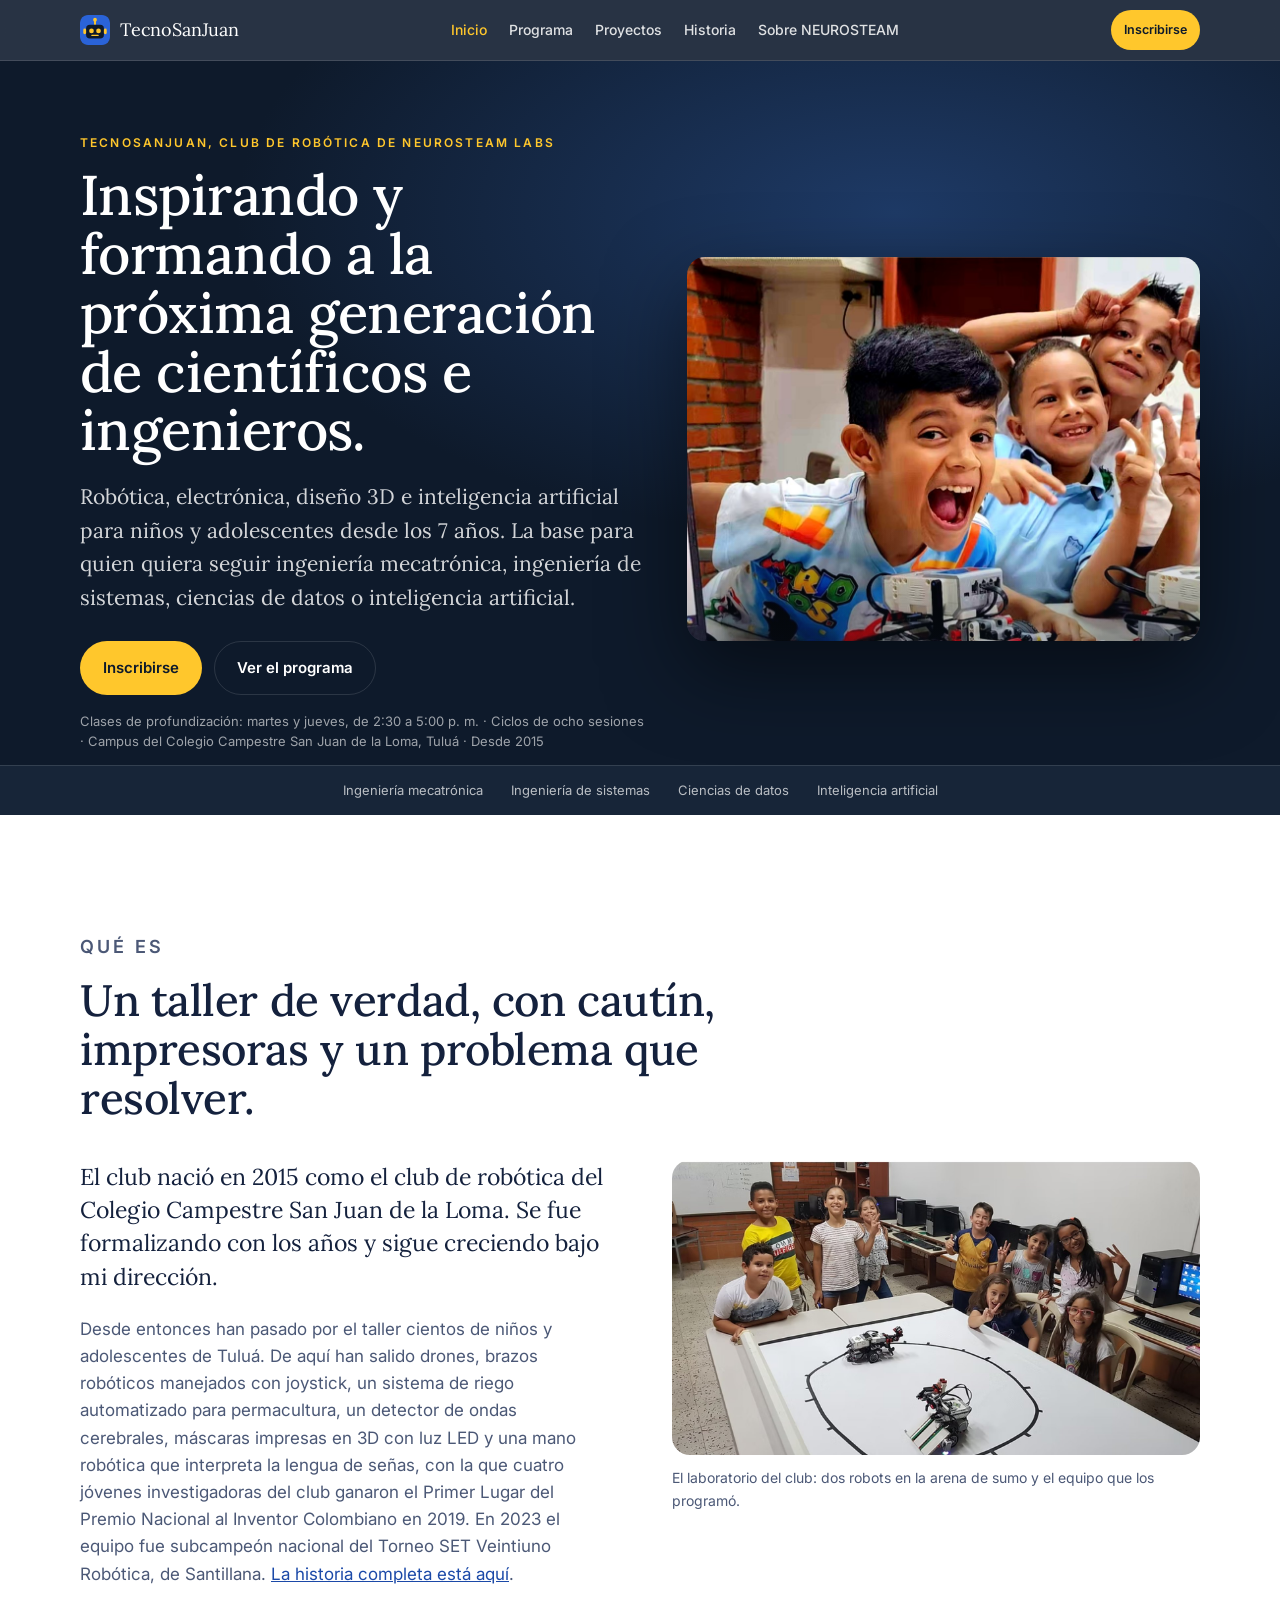
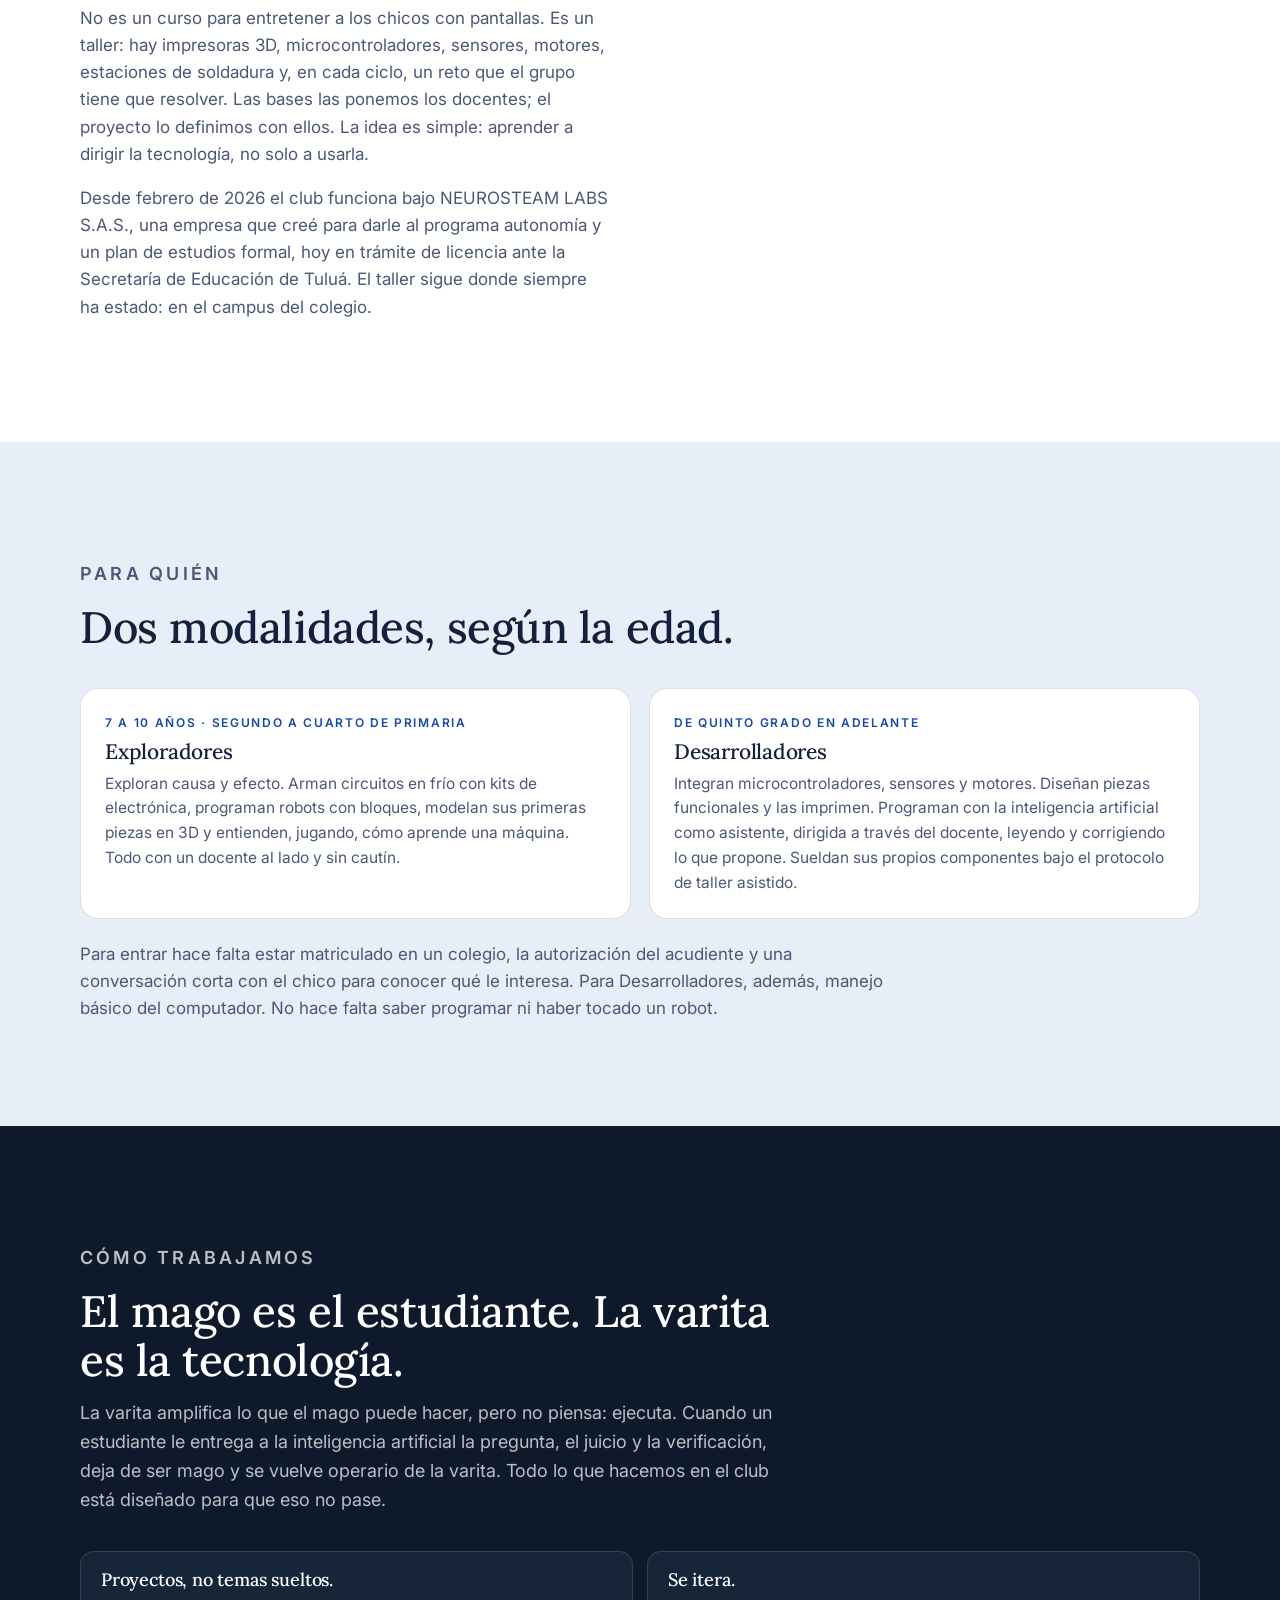
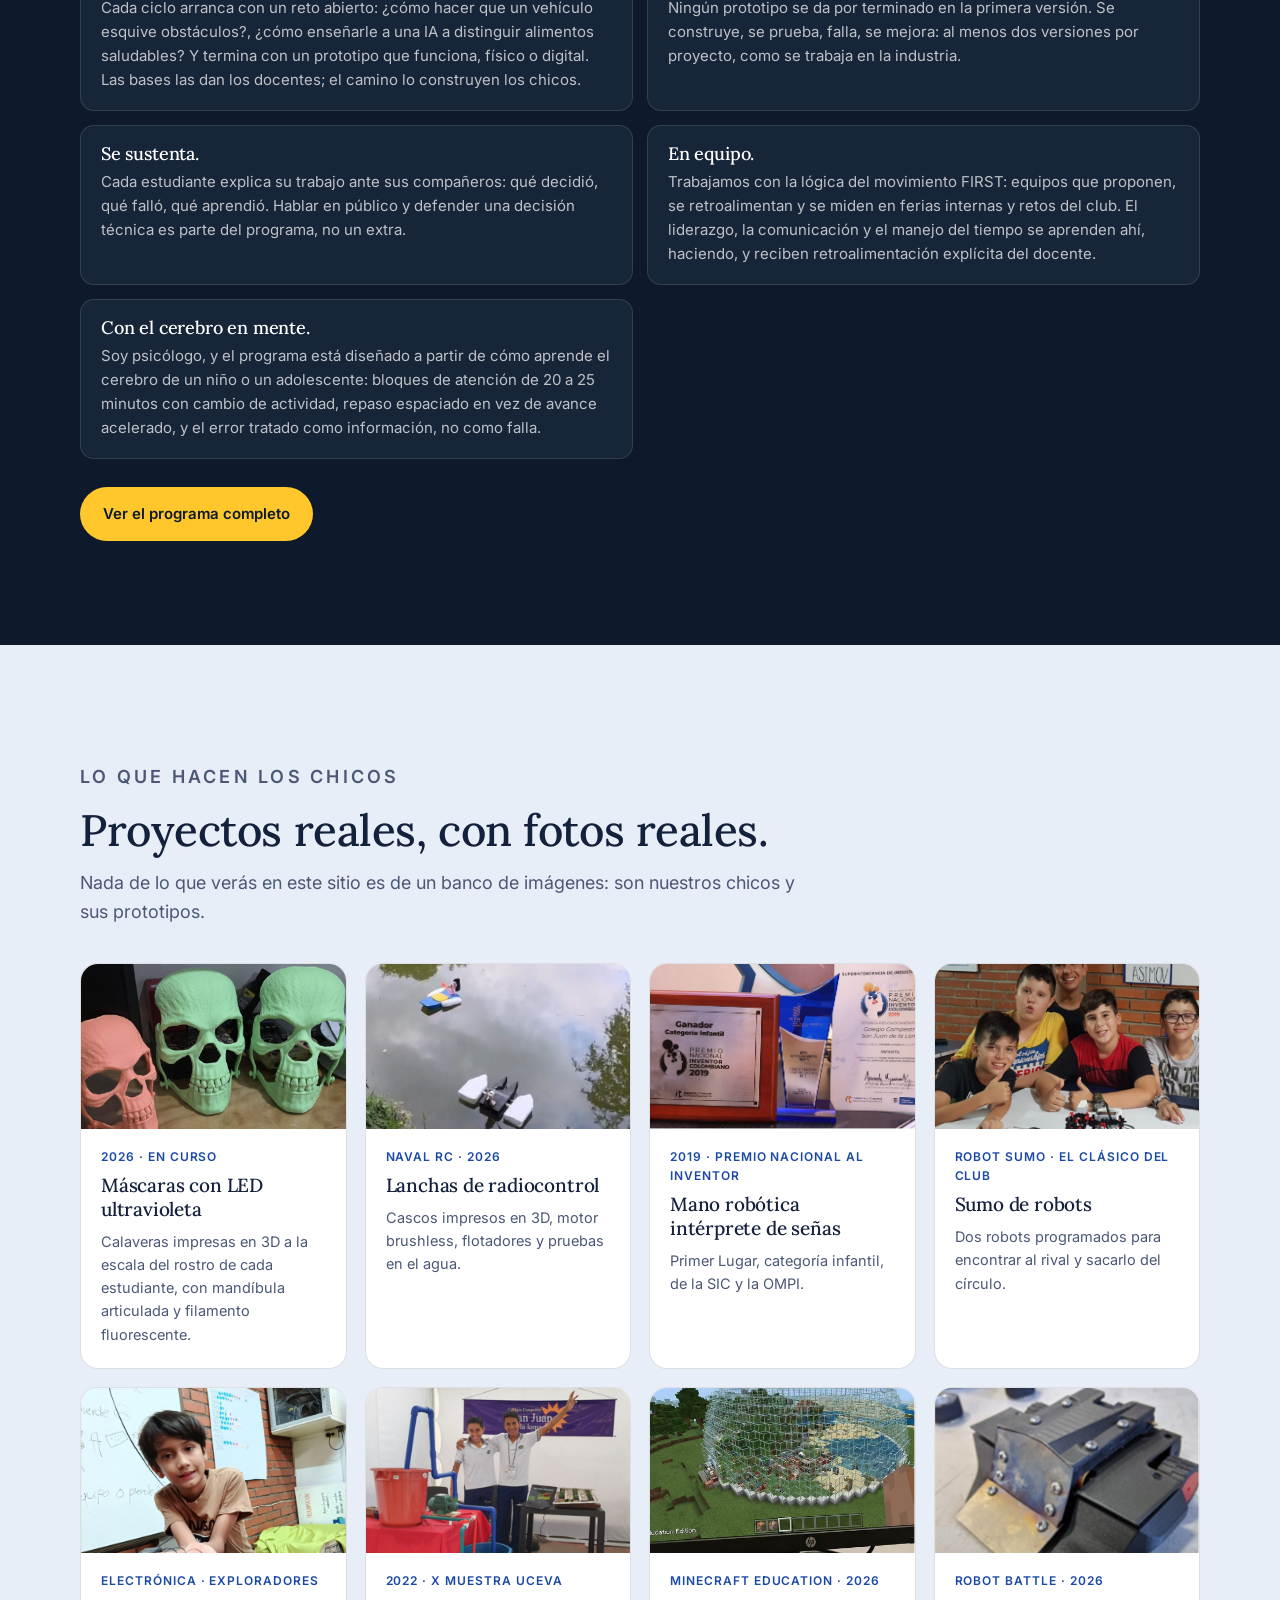
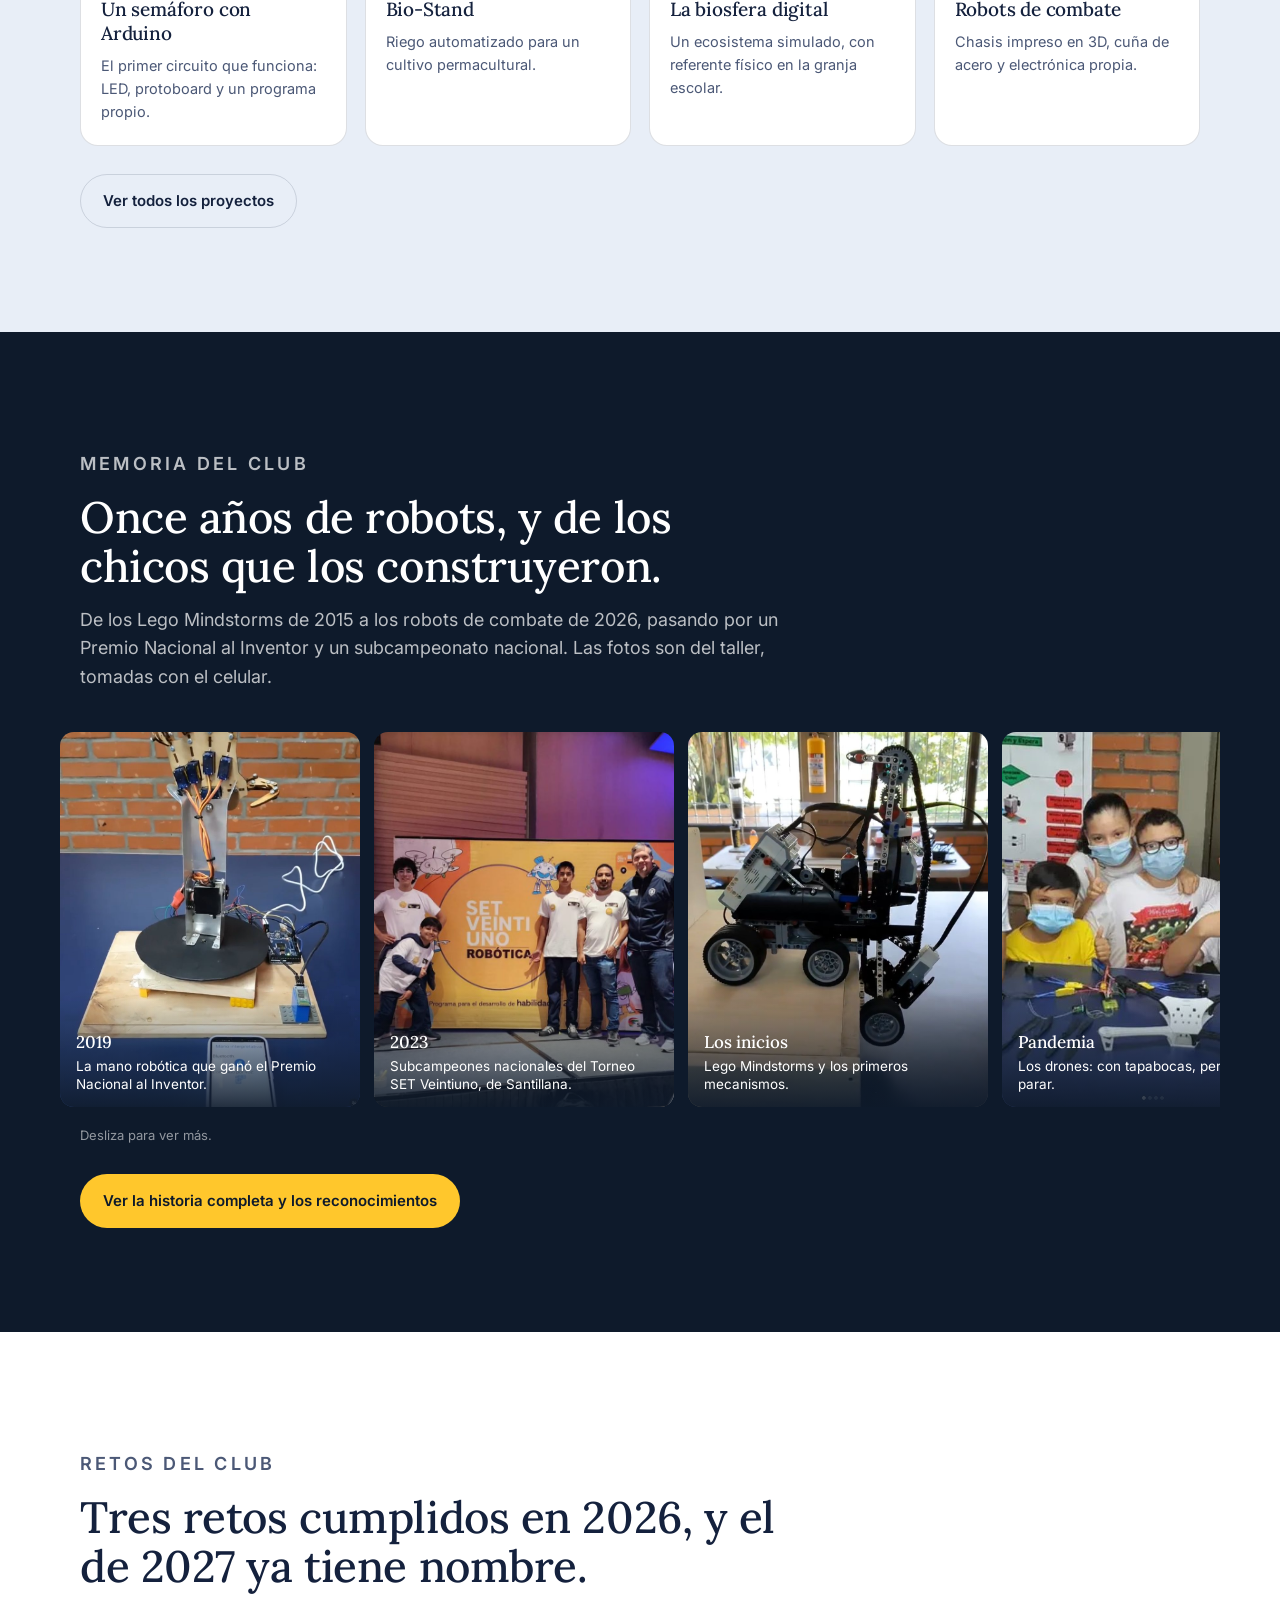
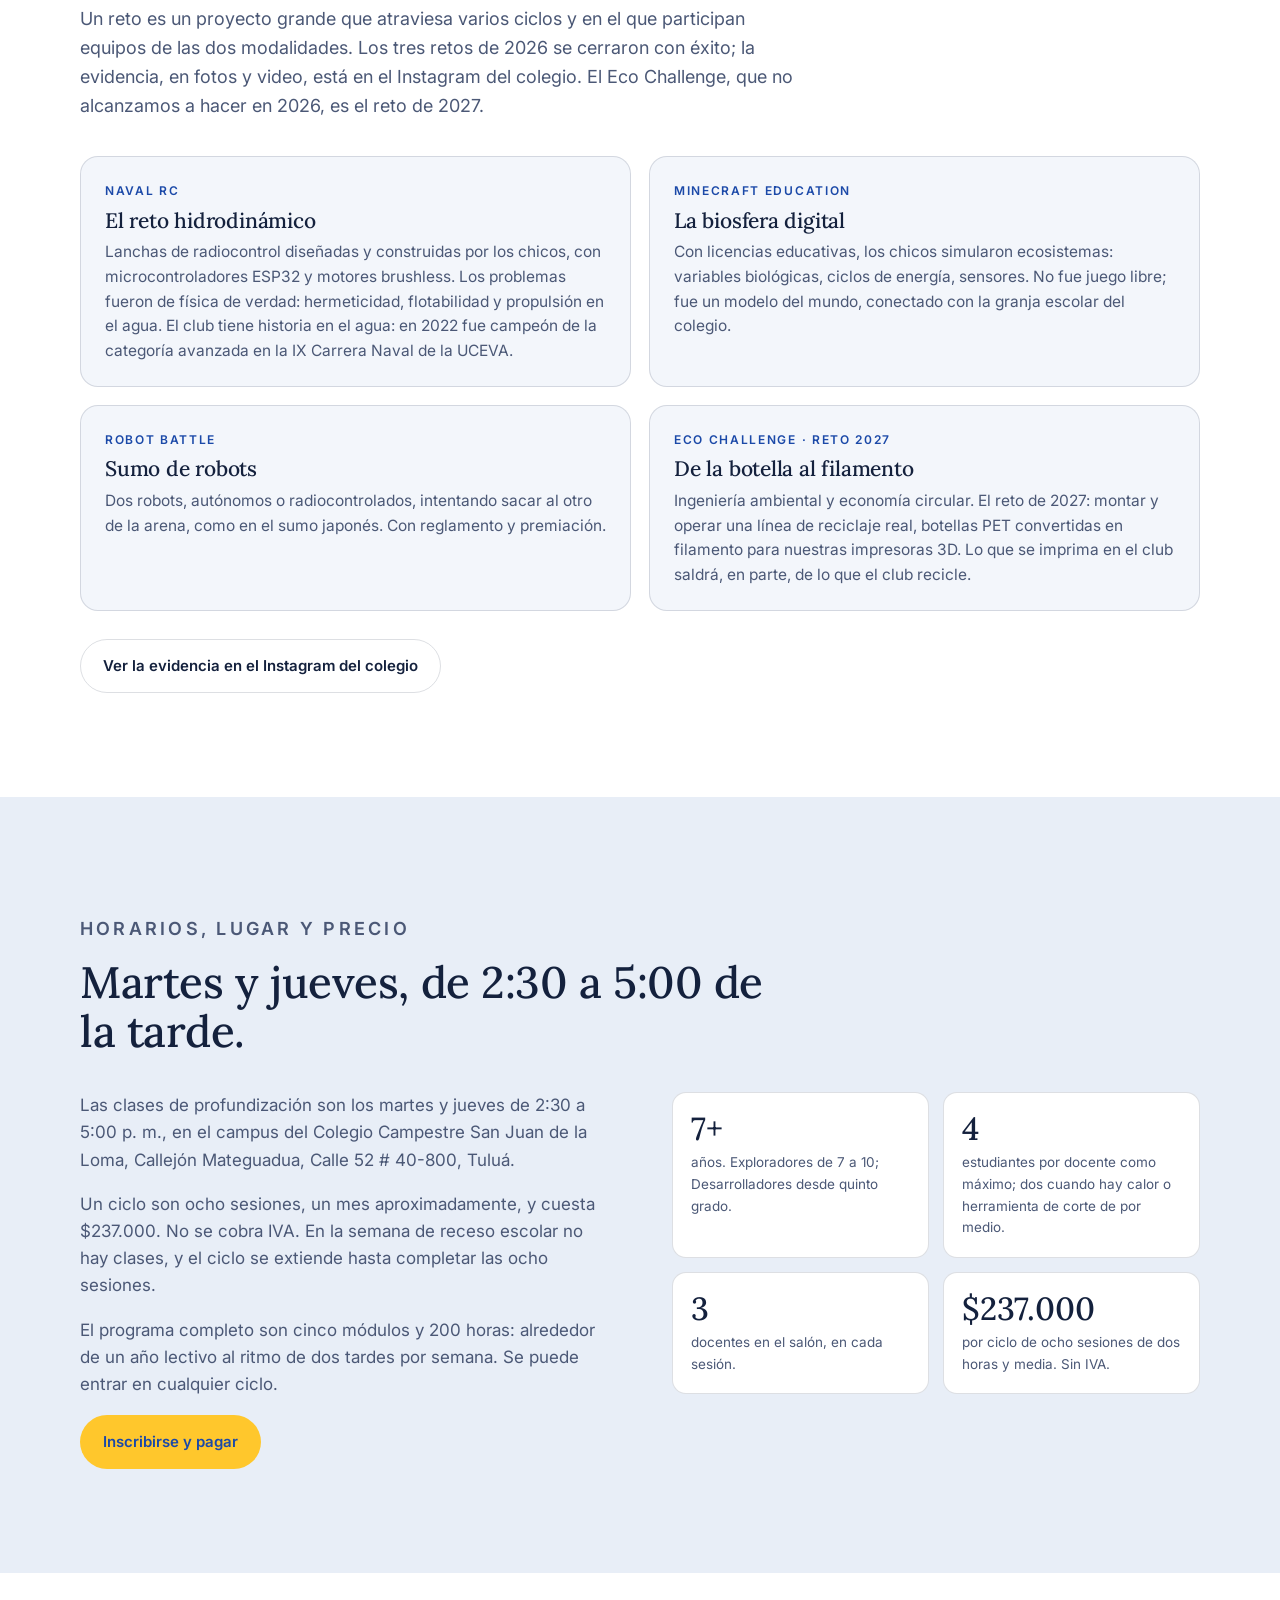
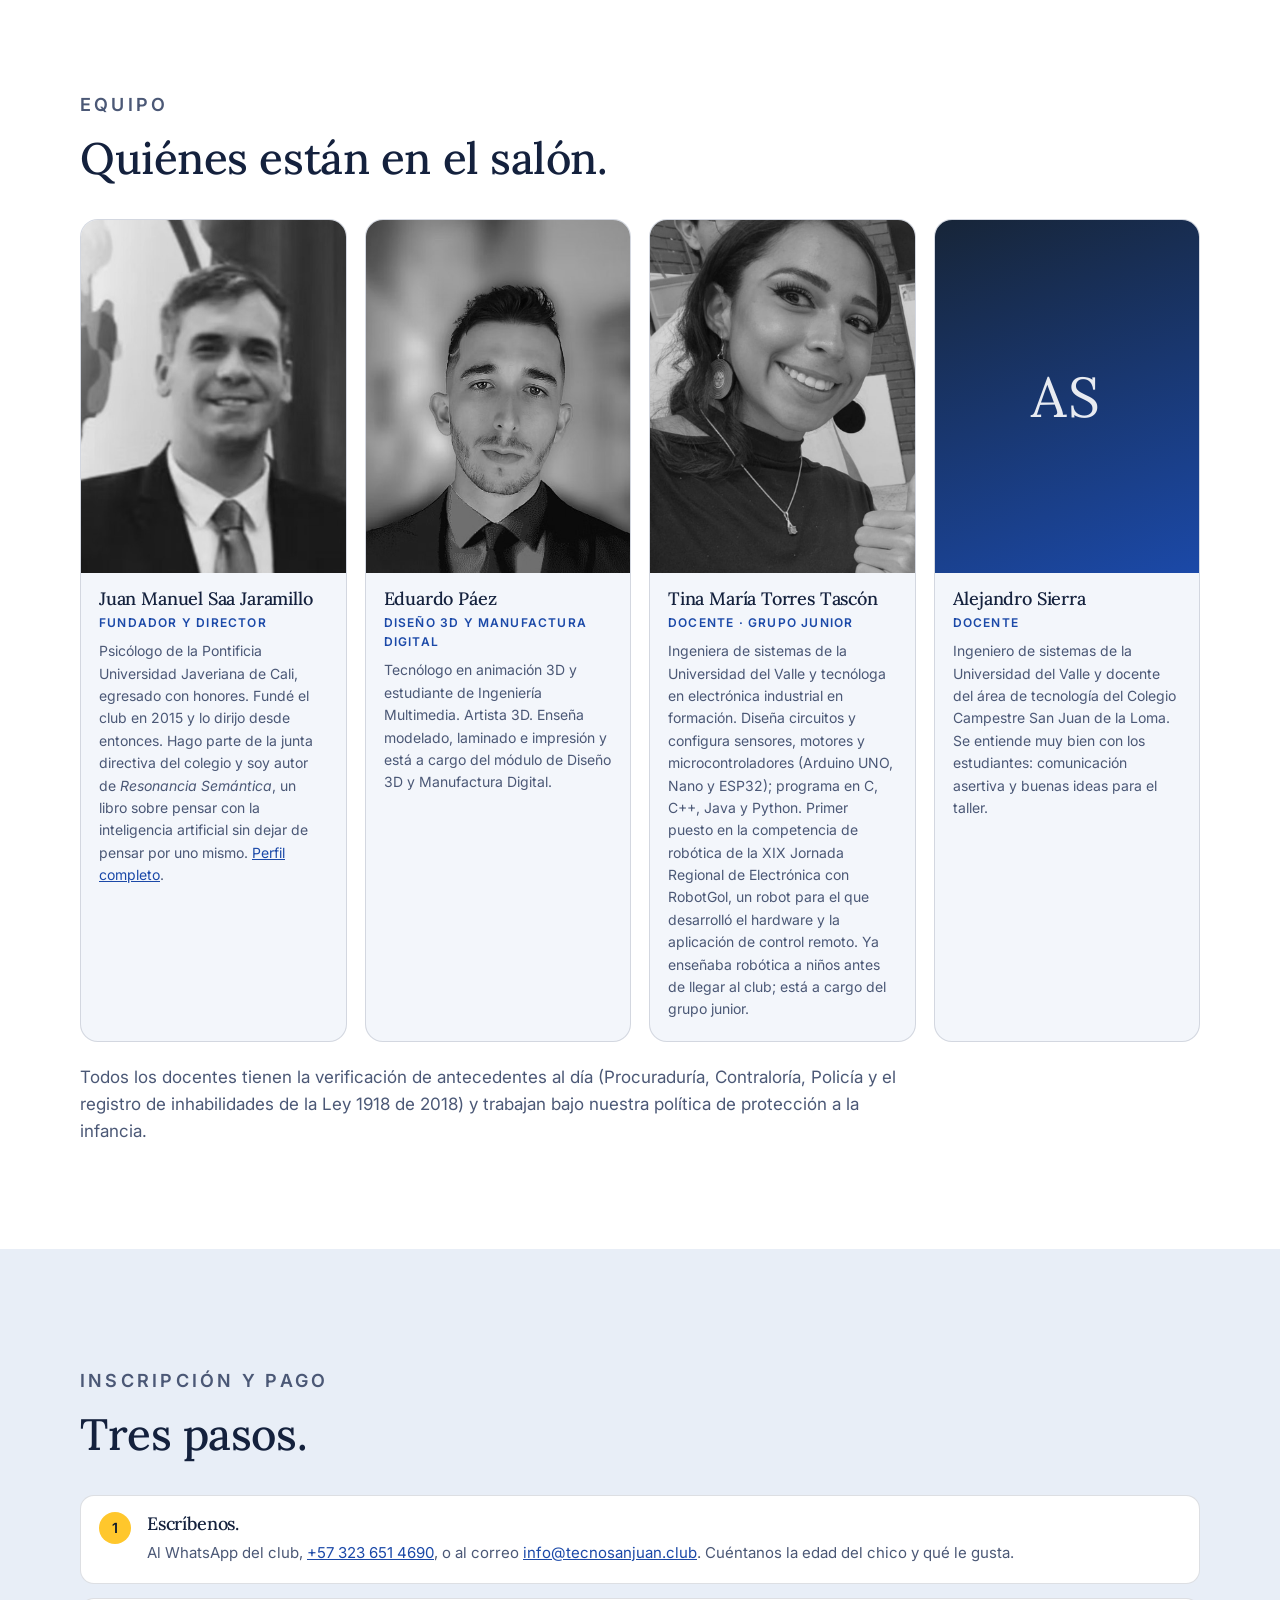
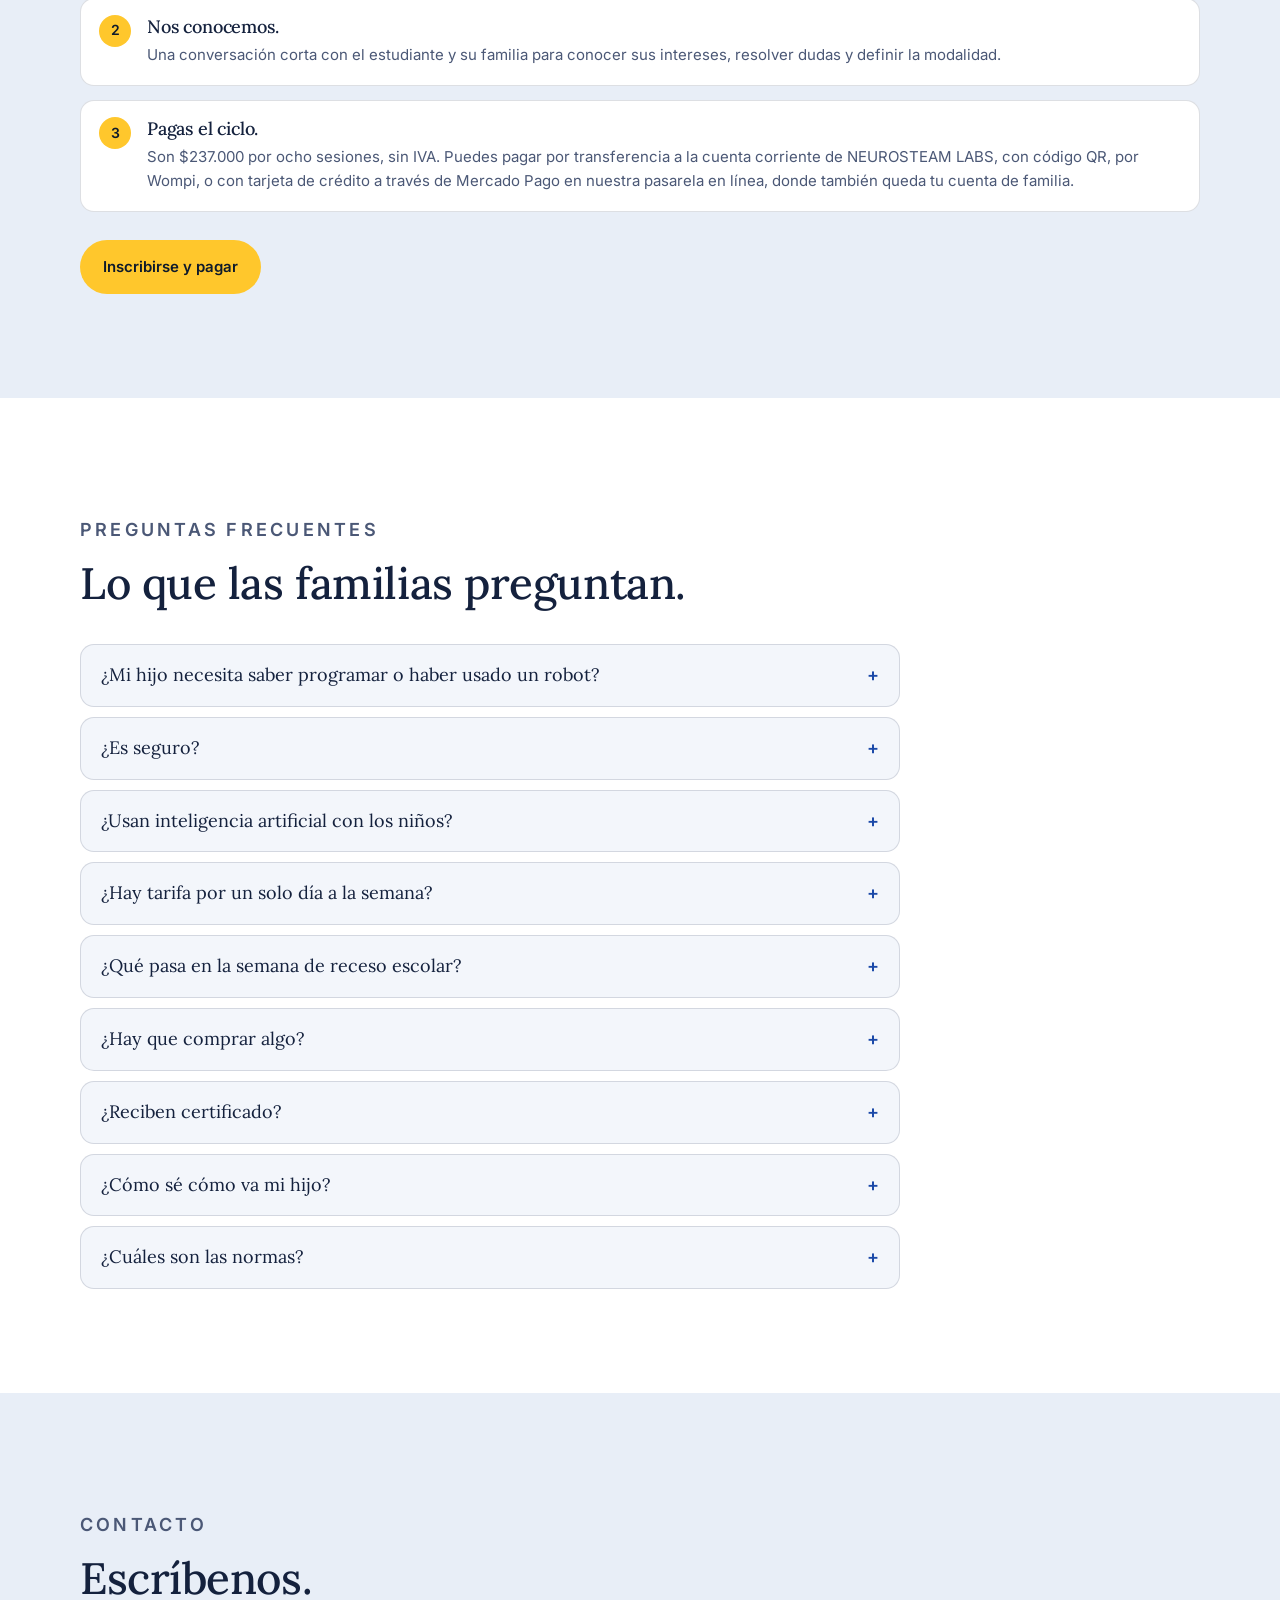
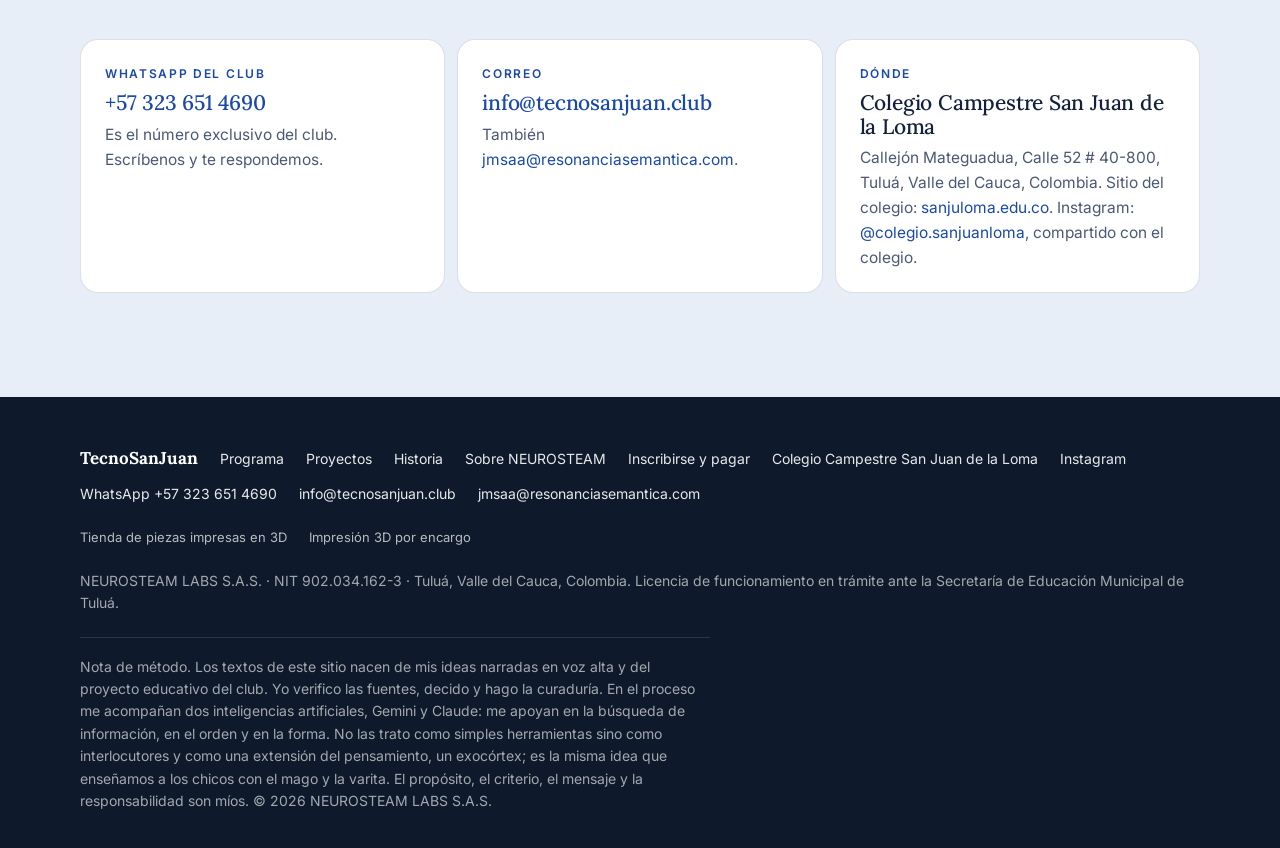
==== commit eb2dc0a2: "Memoria histórica del club: página Historia, carrusel en portada y 19 fotos - Nueva página historia." ====
--- a/index.html
+++ b/index.html
@@ -26,6 +26,7 @@
       <a href="index.html" aria-current="page">Inicio</a>
       <a href="programa.html">Programa</a>
       <a href="proyectos.html">Proyectos</a>
+      <a href="historia.html">Historia</a>
       <a href="sobre.html">Sobre NEUROSTEAM</a>
     </nav>
     <div class="nav-right">
@@ -73,7 +74,7 @@
     <div class="two">
       <div class="copy">
         <p class="lead">El club nació en 2015 como el club de robótica del Colegio Campestre San Juan de la Loma. Se fue formalizando con los años y sigue creciendo bajo mi dirección.</p>
-        <p>Desde entonces han pasado por el taller cientos de niños y adolescentes de Tuluá. De aquí han salido drones, brazos robóticos manejados con joystick, un sistema de riego automatizado para permacultura, un detector de ondas cerebrales, máscaras impresas en 3D con luz LED y una mano robótica que interpreta la lengua de señas, con la que cuatro jóvenes investigadoras del club ganaron el Primer Lugar del Premio Nacional al Inventor Colombiano en 2019.</p>
+        <p>Desde entonces han pasado por el taller cientos de niños y adolescentes de Tuluá. De aquí han salido drones, brazos robóticos manejados con joystick, un sistema de riego automatizado para permacultura, un detector de ondas cerebrales, máscaras impresas en 3D con luz LED y una mano robótica que interpreta la lengua de señas, con la que cuatro jóvenes investigadoras del club ganaron el Primer Lugar del Premio Nacional al Inventor Colombiano en 2019. En 2023 el equipo fue subcampeón nacional del Torneo SET Veintiuno Robótica, de Santillana. <a href="historia.html">La historia completa está aquí</a>.</p>
         <p>No es un curso para entretener a los chicos con pantallas. Es un taller: hay impresoras 3D, microcontroladores, sensores, motores, estaciones de soldadura y, en cada ciclo, un reto que el grupo tiene que resolver. Las bases las ponemos los docentes; el proyecto lo definimos con ellos. La idea es simple: aprender a dirigir la tecnología, no solo a usarla.</p>
         <p>Desde febrero de 2026 el club funciona bajo NEUROSTEAM LABS S.A.S., una empresa que creé para darle al programa autonomía y un plan de estudios formal, hoy en trámite de licencia ante la Secretaría de Educación de Tuluá. El taller sigue donde siempre ha estado: en el campus del colegio.</p>
       </div>
@@ -170,6 +171,28 @@
   </div>
 </section>
 
+<section class="dark" id="memoria">
+  <div class="wrap">
+    <div class="section-head">
+      <p class="eyebrow">Memoria del club</p>
+      <h2>Once años de robots, y de los chicos que los construyeron.</h2>
+      <p>De los Lego Mindstorms de 2015 a los robots de combate de 2026, pasando por un Premio Nacional al Inventor y un subcampeonato nacional. Las fotos son del taller, tomadas con el celular.</p>
+    </div>
+    <div class="reel" aria-label="Fotos de la historia del club">
+      <a href="historia.html#2019"><img src="assets/img/historia/mano-robotica-prototipo.jpg" style="object-position:50% 25%" alt="Prototipo de la mano robótica intérprete de lengua de señas, con un servomotor por dedo y un celular con la aplicación al frente" width="946" height="1182" loading="lazy"><span><b>2019</b>La mano robótica que ganó el Premio Nacional al Inventor.</span></a>
+      <a href="historia.html#2023"><img src="assets/img/historia/set21-2023-escenario.jpg" alt="El equipo del colegio en el escenario de la final nacional de SET Veintiuno Robótica" width="662" height="852" loading="lazy"><span><b>2023</b>Subcampeones nacionales del Torneo SET Veintiuno, de Santillana.</span></a>
+      <a href="historia.html#inicios"><img src="assets/img/historia/lego-nxt-grua.jpg" alt="Robot Lego Mindstorms NXT con una grúa de cadena" width="946" height="1143" loading="lazy"><span><b>Los inicios</b>Lego Mindstorms y los primeros mecanismos.</span></a>
+      <a href="historia.html#pandemia"><img src="assets/img/historia/dron-equipo-pandemia.jpg" alt="Siete estudiantes con tapabocas alrededor del chasis de un dron" width="1173" height="621" loading="lazy" style="object-position:50% 35%"><span><b>Pandemia</b>Los drones: con tapabocas, pero sin parar.</span></a>
+      <a href="historia.html#inicios"><img src="assets/img/historia/robot-explorador-celular.jpg" alt="Robot con orugas, pinza y un celular como cámara" width="708" height="1085" loading="lazy"><span><b>Explorador</b>Orugas, pinza y un celular como cámara, para después de un sismo.</span></a>
+      <a href="historia.html#2024"><img src="assets/img/historia/mascaras-2024-led-azul.jpg" alt="Máscaras impresas en 3D encendidas con LED azules en la oscuridad" width="650" height="875" loading="lazy"><span><b>2024</b>Halloween: la primera generación de máscaras con LED.</span></a>
+      <a href="historia.html#2022"><img src="assets/img/carrera-naval-2022-banner.jpg" alt="El equipo del club con medallas y trofeo en la Carrera Naval de la UCEVA" width="1434" height="1775" loading="lazy" style="object-position:50% 20%"><span><b>2022</b>Campeones de la categoría avanzada en la Carrera Naval de la UCEVA.</span></a>
+      <a href="historia.html#2026"><img src="assets/img/historia/battlebots-publico.jpg" alt="Estudiantes celebran al borde de la arena de Robot Battle" width="593" height="888" loading="lazy"><span><b>2026</b>Robot Battle, con todo el curso de público.</span></a>
+    </div>
+    <p class="reel-hint">Desliza para ver más.</p>
+    <div class="more"><a class="btn btn-primary" href="historia.html">Ver la historia completa y los reconocimientos</a></div>
+  </div>
+</section>
+
 <section class="paper" id="retos">
   <div class="wrap">
     <div class="section-head">
@@ -183,7 +206,7 @@
       <article class="card"><span class="k">Robot Battle</span><h3>Sumo de robots</h3><p>Dos robots, autónomos o radiocontrolados, intentando sacar al otro de la arena, como en el sumo japonés. Con reglamento y premiación.</p></article>
       <article class="card"><span class="k">Eco Challenge · reto 2027</span><h3>De la botella al filamento</h3><p>Ingeniería ambiental y economía circular. El reto de 2027: montar y operar una línea de reciclaje real, botellas PET convertidas en filamento para nuestras impresoras 3D. Lo que se imprima en el club saldrá, en parte, de lo que el club recicle.</p></article>
     </div>
-    <div class="more"><a class="btn btn-ghost" href="https://www.instagram.com/colegio.sanjuloma/" target="_blank" rel="noopener">Ver la evidencia en el Instagram del colegio</a></div>
+    <div class="more"><a class="btn btn-ghost" href="https://www.instagram.com/colegio.sanjuanloma/" target="_blank" rel="noopener">Ver la evidencia en el Instagram del colegio</a></div>
   </div>
 </section>
 
@@ -267,7 +290,7 @@
       <details><summary>¿Qué pasa en la semana de receso escolar?</summary><div class="a">No hay clases. El ciclo se extiende hasta completar las ocho sesiones, así que ninguna familia pierde una sesión pagada.</div></details>
       <details><summary>¿Hay que comprar algo?</summary><div class="a">No hay que comprar equipos. Las impresoras, los microcontroladores, los sensores y los kits son del laboratorio y están al servicio de los estudiantes.</div></details>
       <details><summary>¿Reciben certificado?</summary><div class="a">Al terminar, NEUROSTEAM LABS entrega una constancia de participación. La licencia del programa está en trámite ante la Secretaría de Educación de Tuluá; cuando esté expedida, el certificado será el de aptitud ocupacional en conocimientos académicos, con registro oficial.</div></details>
-      <details><summary>¿Cómo sé cómo va mi hijo?</summary><div class="a">La retroalimentación en el taller es diaria. Además, dos veces al año, a mitad de año y al cierre del año lectivo, la familia recibe una devolución formal sobre el proceso del estudiante. Y los proyectos se publican en <a href="https://www.instagram.com/colegio.sanjuloma/" target="_blank" rel="noopener">el Instagram del colegio</a>.</div></details>
+      <details><summary>¿Cómo sé cómo va mi hijo?</summary><div class="a">La retroalimentación en el taller es diaria. Además, dos veces al año, a mitad de año y al cierre del año lectivo, la familia recibe una devolución formal sobre el proceso del estudiante. Y los proyectos se publican en <a href="https://www.instagram.com/colegio.sanjuanloma/" target="_blank" rel="noopener">el Instagram del colegio</a>.</div></details>
       <details><summary>¿Cuáles son las normas?</summary><div class="a">Las mismas del colegio: el manual de convivencia del club es idéntico al del Colegio Campestre San Juan de la Loma.</div></details>
     </div>
   </div>
@@ -282,7 +305,7 @@
     <div class="contact">
       <div class="card"><span class="k">WhatsApp del club</span><h3><a href="https://wa.me/573236514690" target="_blank" rel="noopener">+57 323 651 4690</a></h3><p>Es el número exclusivo del club. Escríbenos y te respondemos.</p></div>
       <div class="card"><span class="k">Correo</span><h3><a href="mailto:info@tecnosanjuan.club">info@tecnosanjuan.club</a></h3><p>También <a href="mailto:jmsaa@resonanciasemantica.com">jmsaa@resonanciasemantica.com</a>.</p></div>
-      <div class="card"><span class="k">Dónde</span><h3>Colegio Campestre San Juan de la Loma</h3><p>Callejón Mateguadua, Calle 52 # 40-800, Tuluá, Valle del Cauca, Colombia. Sitio del colegio: <a href="https://www.sanjuloma.edu.co/" target="_blank" rel="noopener">sanjuloma.edu.co</a>. Instagram: <a href="https://www.instagram.com/colegio.sanjuloma/" target="_blank" rel="noopener">@colegio.sanjuloma</a>, compartido con el colegio.</p></div>
+      <div class="card"><span class="k">Dónde</span><h3>Colegio Campestre San Juan de la Loma</h3><p>Callejón Mateguadua, Calle 52 # 40-800, Tuluá, Valle del Cauca, Colombia. Sitio del colegio: <a href="https://www.sanjuloma.edu.co/" target="_blank" rel="noopener">sanjuloma.edu.co</a>. Instagram: <a href="https://www.instagram.com/colegio.sanjuanloma/" target="_blank" rel="noopener">@colegio.sanjuanloma</a>, compartido con el colegio.</p></div>
     </div>
   </div>
 </section>
@@ -295,10 +318,11 @@
       <strong style="color:#fff;font-family:var(--serif);font-size:17px">TecnoSanJuan</strong>
       <a href="programa.html">Programa</a>
       <a href="proyectos.html">Proyectos</a>
+      <a href="historia.html">Historia</a>
       <a href="sobre.html">Sobre NEUROSTEAM</a>
       <a href="https://pagos.tecnosanjuan.club/pricing-plans/list" target="_blank" rel="noopener">Inscribirse y pagar</a>
       <a href="https://www.sanjuloma.edu.co/" target="_blank" rel="noopener">Colegio Campestre San Juan de la Loma</a>
-      <a href="https://www.instagram.com/colegio.sanjuloma/" target="_blank" rel="noopener">Instagram</a>
+      <a href="https://www.instagram.com/colegio.sanjuanloma/" target="_blank" rel="noopener">Instagram</a>
       <a href="https://wa.me/573236514690" target="_blank" rel="noopener">WhatsApp +57 323 651 4690</a>
       <a href="mailto:info@tecnosanjuan.club">info@tecnosanjuan.club</a>
       <a href="mailto:jmsaa@resonanciasemantica.com">jmsaa@resonanciasemantica.com</a>
--- a/assets/site.css
+++ b/assets/site.css
@@ -243,3 +243,64 @@
 .links{display:flex;flex-wrap:wrap;gap:10px;margin-top:8px}
 .links a{font-size:14px;font-weight:600;text-decoration:none;color:var(--ink);border:1.5px solid var(--line);border-radius:999px;padding:8px 14px}
 .links a:hover{border-color:var(--ink)}
+
+/* Memoria del club: carrusel en portada */
+.reel{display:flex;gap:14px;overflow-x:auto;scroll-snap-type:x mandatory;padding:4px 0 18px;margin:0 calc(-1*var(--gutter));padding-inline:var(--gutter);scrollbar-width:thin;scrollbar-color:var(--line-dark) transparent;-webkit-overflow-scrolling:touch}
+.reel a{flex:0 0 78%;max-width:340px;scroll-snap-align:start;position:relative;border-radius:14px;overflow:hidden;background:var(--night-2);text-decoration:none;color:#fff;aspect-ratio:4/5}
+@media(min-width:640px){.reel a{flex-basis:300px}}
+.reel img{width:100%;height:100%;object-fit:cover;transition:transform .4s ease}
+.reel a:hover img{transform:scale(1.04)}
+.reel span{position:absolute;left:0;right:0;bottom:0;padding:40px 16px 14px;background:linear-gradient(180deg,transparent,rgba(14,26,43,.9));font-size:13.5px;line-height:1.35}
+.reel b{display:block;font-family:var(--serif);font-weight:500;font-size:17px;margin-bottom:3px}
+.reel-hint{font-size:13px;color:rgba(255,255,255,.55);margin:0}
+
+/* Línea de tiempo (historia.html) */
+.timeline{display:grid;gap:56px;position:relative}
+@media(min-width:900px){.timeline{gap:80px}}
+.era{display:grid;gap:22px}
+@media(min-width:900px){.era{grid-template-columns:260px 1fr;gap:48px}}
+.era-head{position:relative}
+@media(min-width:900px){.era-head{position:sticky;top:84px;align-self:start}}
+.era-head .year{display:inline-block;font-family:var(--serif);font-size:clamp(30px,4vw,40px);line-height:1;color:var(--night);background:var(--yellow);padding:8px 16px;border-radius:12px;margin-bottom:14px}
+.era-head h2{font-size:clamp(22px,2.6vw,27px);margin-bottom:10px}
+.era-head p{color:var(--ink-2);font-size:15.5px;margin:0}
+.era-head p+p{margin-top:10px}
+.shots{display:grid;gap:12px;grid-template-columns:repeat(2,1fr)}
+@media(min-width:700px){.shots{grid-template-columns:repeat(3,1fr)}}
+.shots figure{margin:0;min-width:0}
+.shots figure.wide{grid-column:span 2}
+.shots a{display:block;border-radius:12px;overflow:hidden;background:var(--mist);aspect-ratio:4/5;position:relative}
+.shots figure.wide a{aspect-ratio:16/10}
+.shots figure.land a{aspect-ratio:4/3}
+.shots img{width:100%;height:100%;object-fit:cover;transition:transform .4s ease}
+.shots a:hover img{transform:scale(1.03)}
+.shots figcaption{font-size:13px;color:var(--ink-2);margin-top:8px;line-height:1.4}
+
+/* Reconocimientos */
+.awards{display:grid;gap:14px}
+@media(min-width:760px){.awards{grid-template-columns:repeat(2,1fr)}}
+.award{display:grid;grid-template-columns:72px 1fr;gap:16px;align-items:start;background:var(--mist-2);border:1px solid var(--line);border-radius:var(--radius);padding:20px}
+.award .medal{width:72px;height:72px;border-radius:999px;display:grid;place-items:center;background:var(--night);color:var(--yellow);font-family:var(--serif);font-size:14px;line-height:1.1;text-align:center;font-weight:500;padding:6px}
+.award .medal sup{font-size:9px;line-height:0}
+.award .medal.gold{background:var(--yellow);color:var(--night)}
+.award .k{font-size:12px;letter-spacing:.14em;text-transform:uppercase;color:var(--blue-deep);font-weight:600}
+.award h3{font-size:19px;margin:4px 0 6px}
+.award p{margin:0;color:var(--ink-2);font-size:15px}
+.award a{color:var(--blue-deep)}
+.dark .award{background:var(--night-2);border-color:var(--line-dark);color:#fff}
+.dark .award .k{color:var(--yellow)}
+.dark .award p{color:rgba(255,255,255,.72)}
+
+/* Lightbox */
+.lb{position:fixed;inset:0;z-index:100;background:rgba(14,26,43,.985);display:none;align-items:center;justify-content:center;padding:16px}
+.lb.open{display:flex}
+.lb figure{margin:0;max-width:min(1100px,100%);max-height:100%;display:flex;flex-direction:column;align-items:center;gap:12px}
+.lb img{max-width:100%;max-height:calc(100vh - 110px);width:auto;height:auto;border-radius:10px;object-fit:contain;box-shadow:0 30px 80px rgba(0,0,0,.6)}
+.lb figcaption{color:rgba(255,255,255,.85);font-size:14.5px;text-align:center;max-width:70ch;padding:0 44px}
+.lb button{position:absolute;appearance:none;border:1.5px solid var(--line-dark);background:rgba(255,255,255,.06);color:#fff;border-radius:999px;width:44px;height:44px;display:grid;place-items:center;cursor:pointer;font-size:22px;line-height:1}
+.lb button:hover{background:rgba(255,255,255,.14)}
+.lb .close{top:14px;right:14px}
+.lb .prev{left:10px;top:50%;transform:translateY(-50%)}
+.lb .next{right:10px;top:50%;transform:translateY(-50%)}
+@media(min-width:900px){.lb .prev{left:24px}.lb .next{right:24px}}
+body.lb-lock{overflow:hidden}
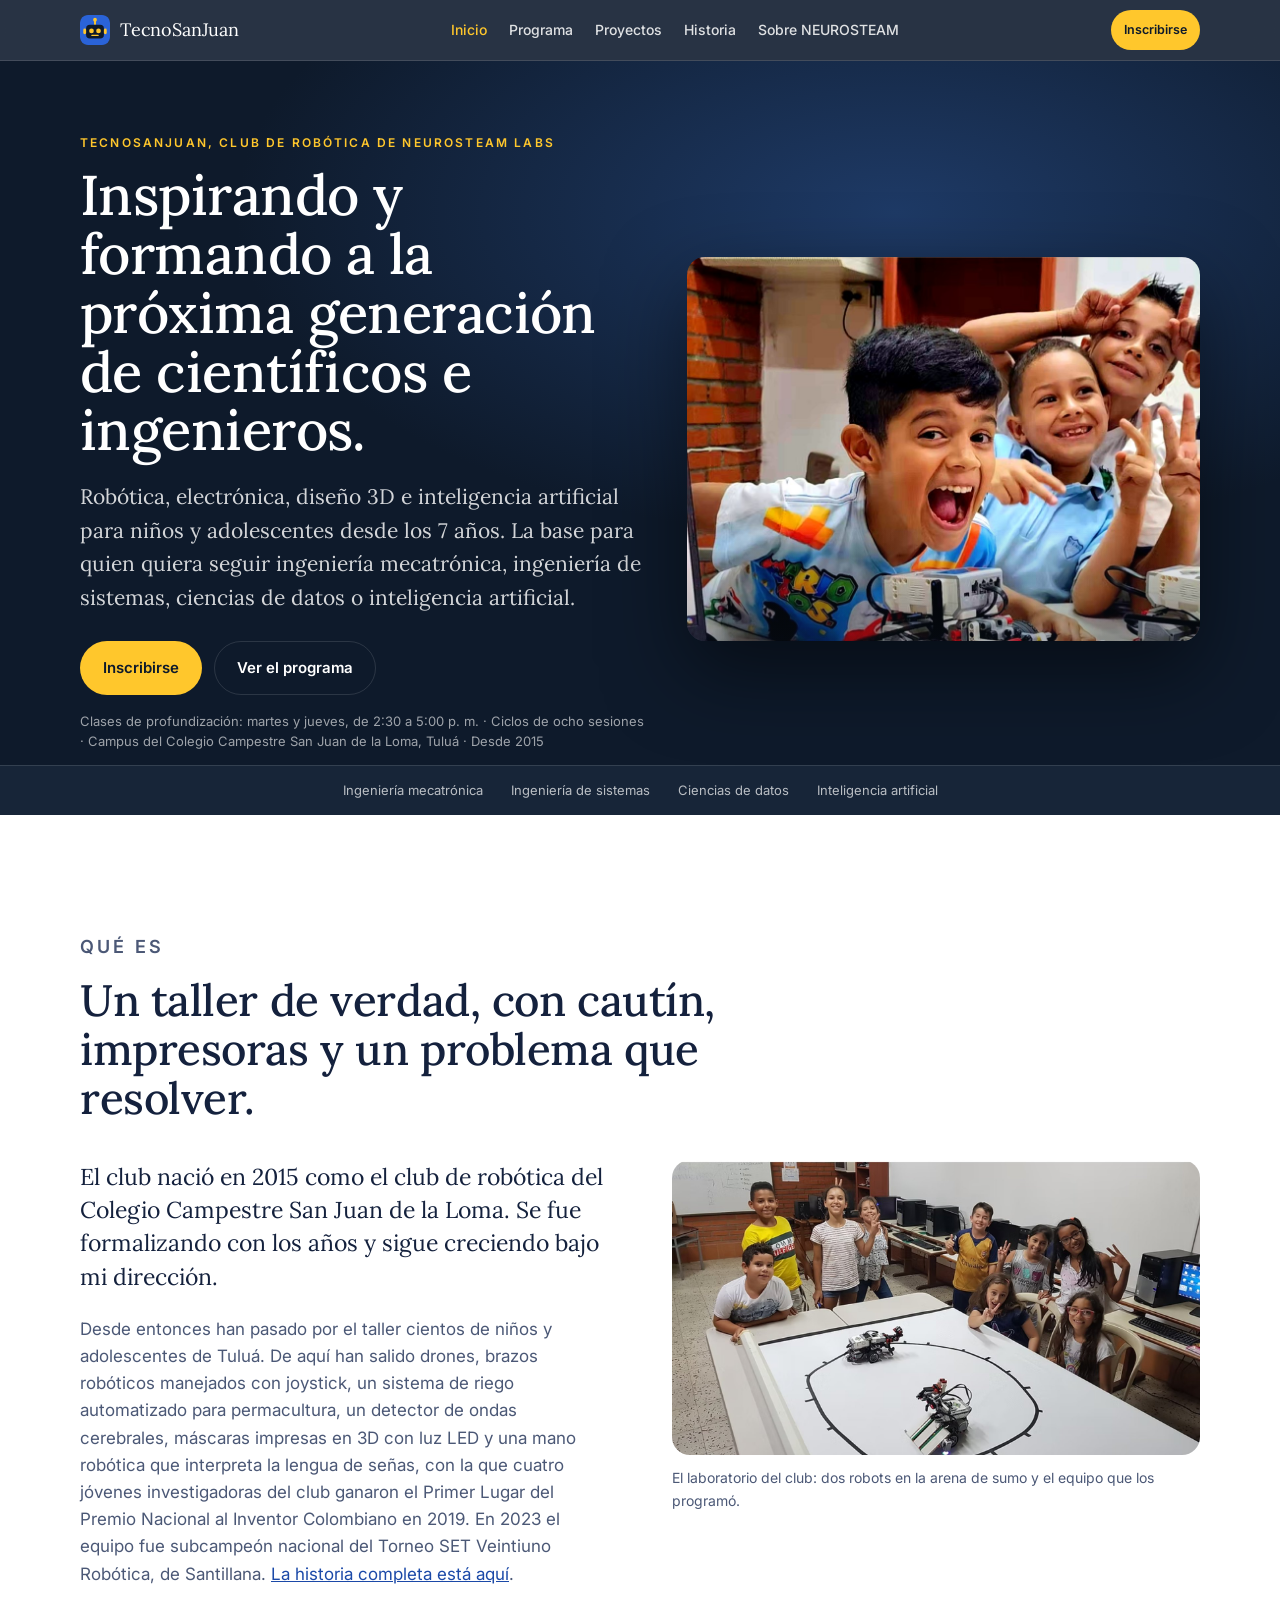
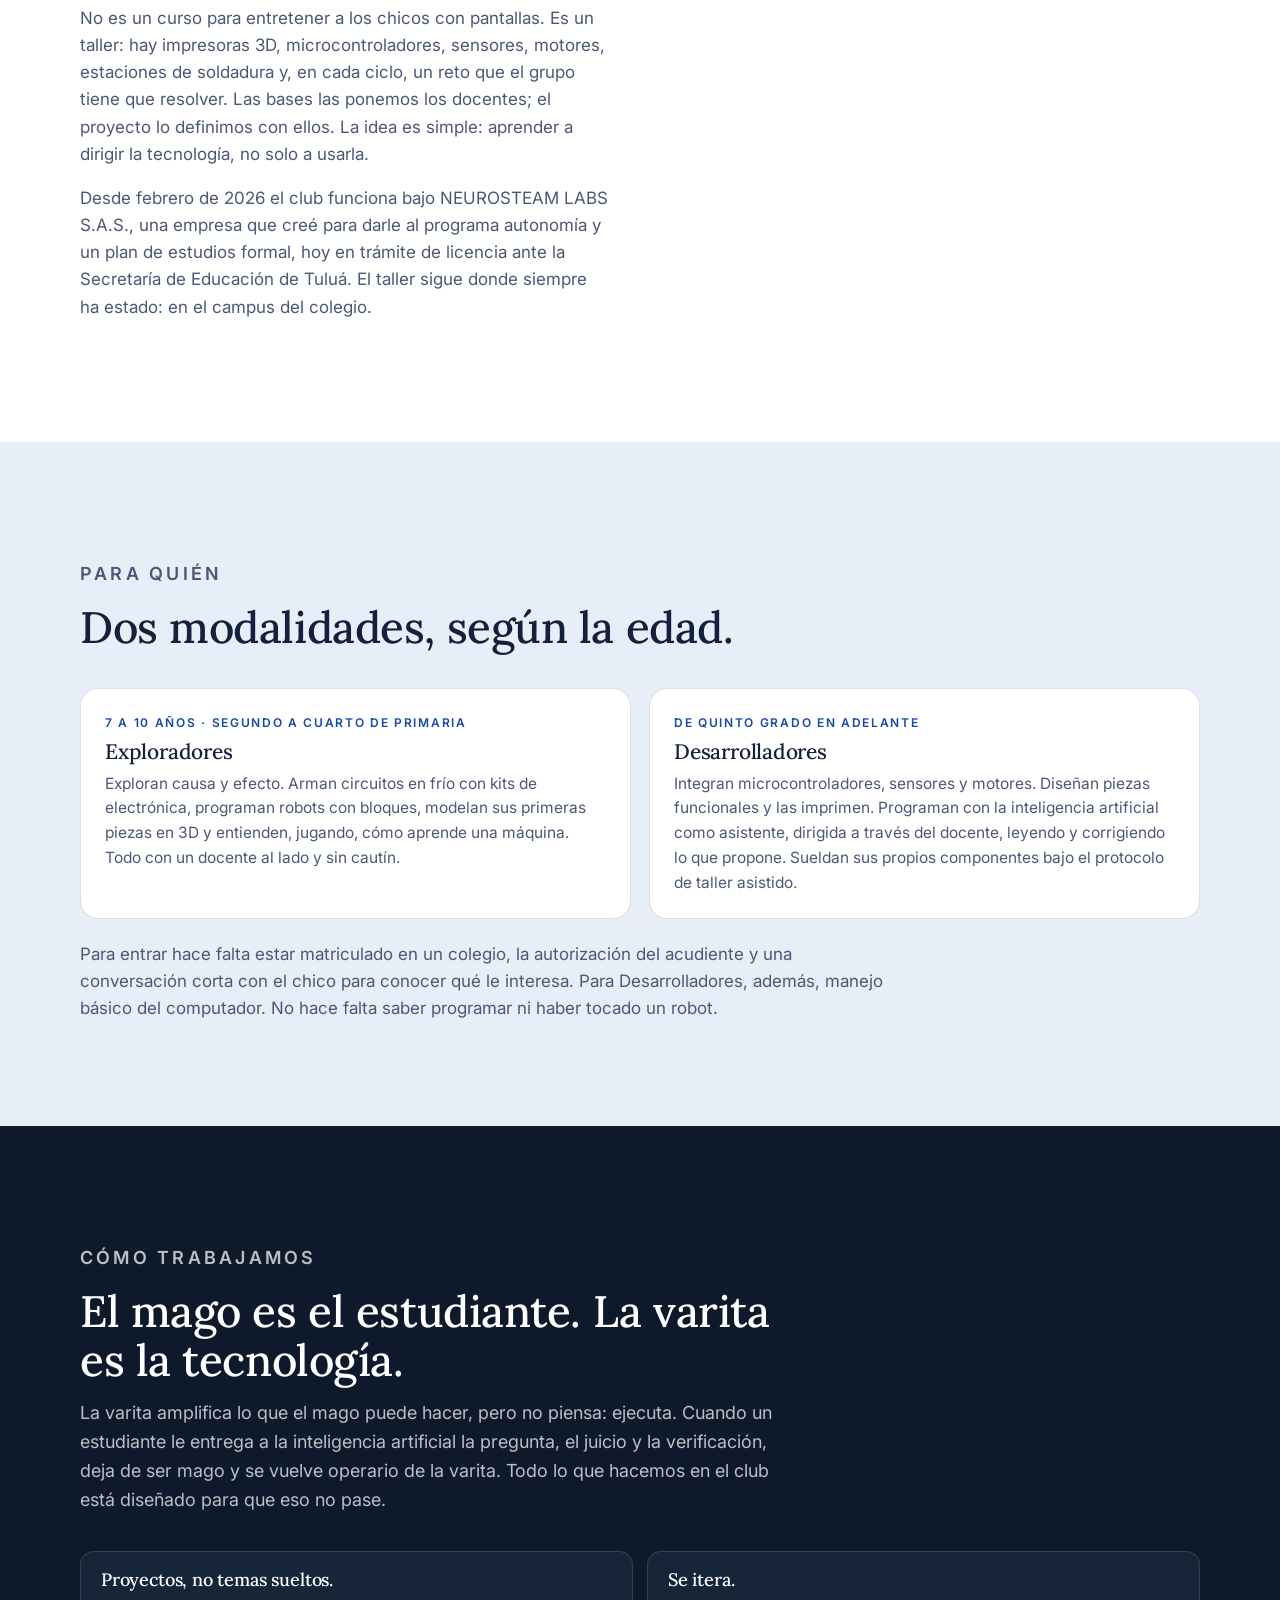
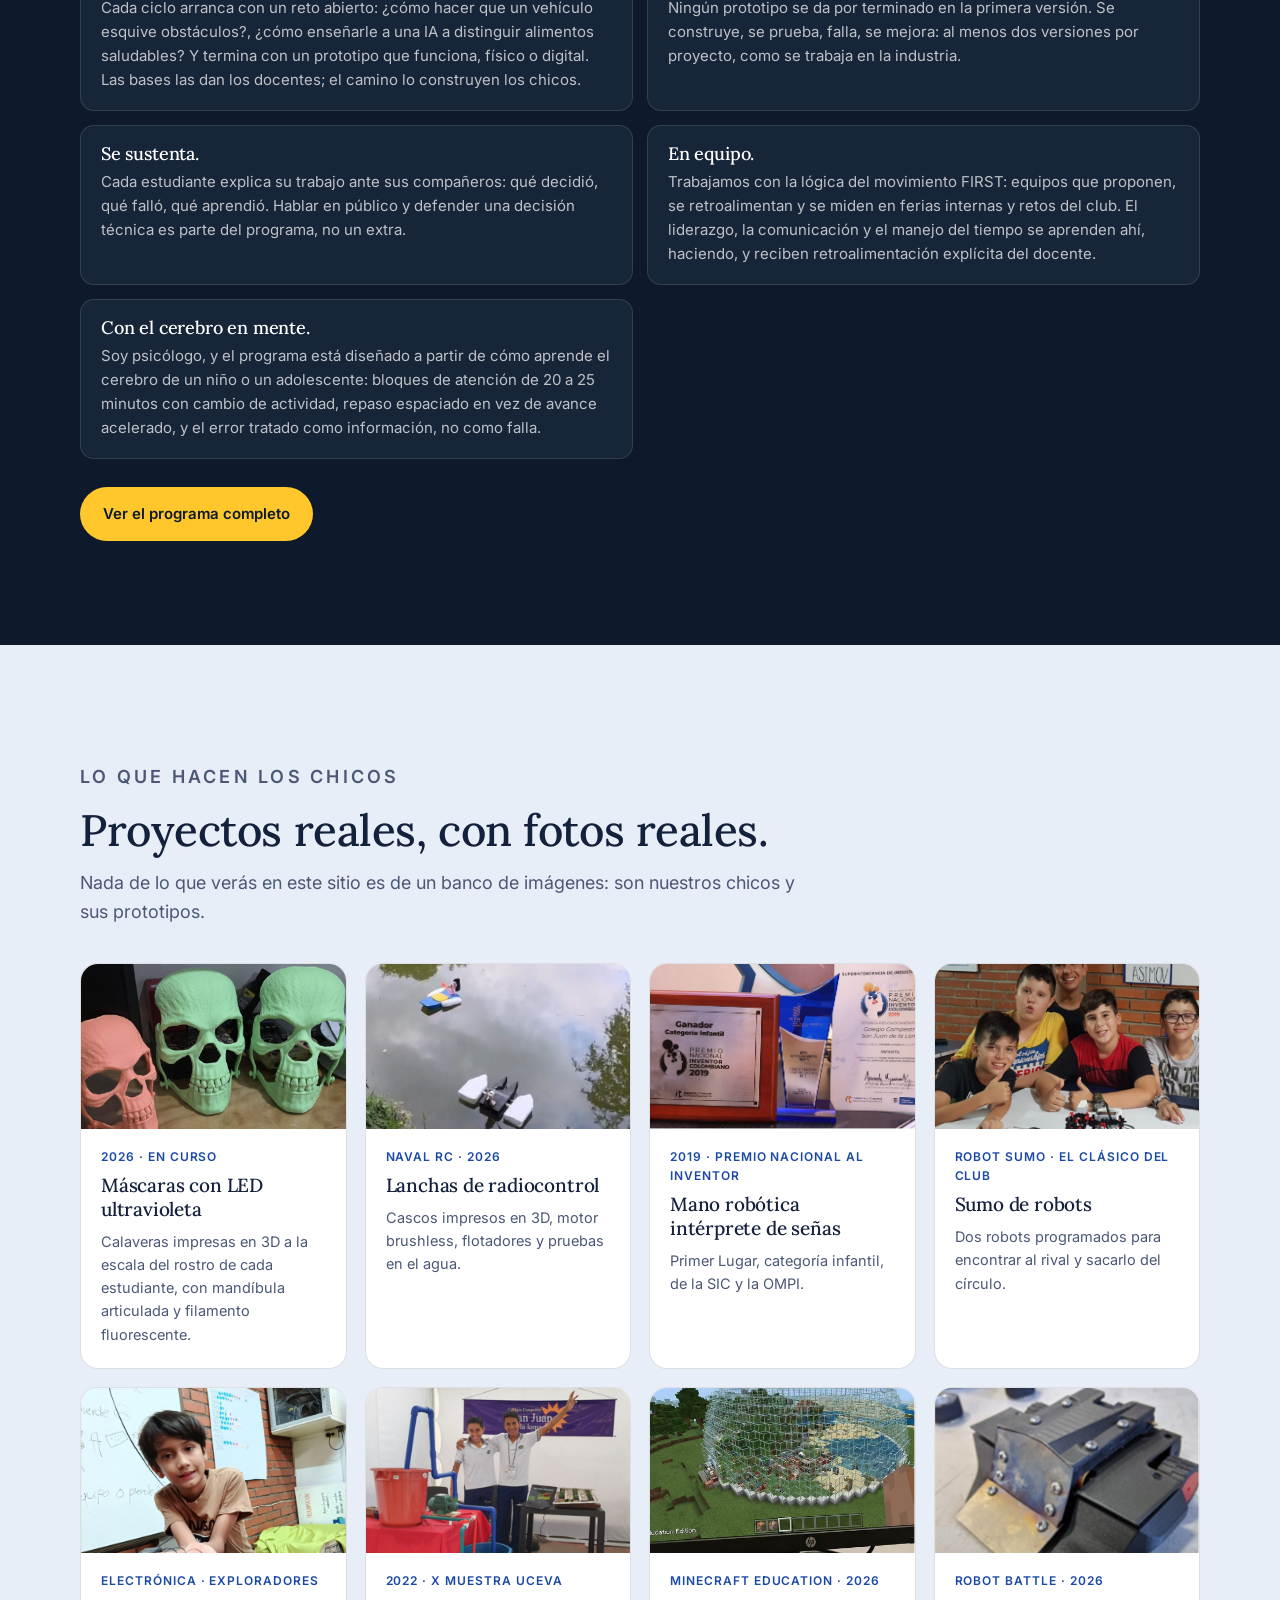
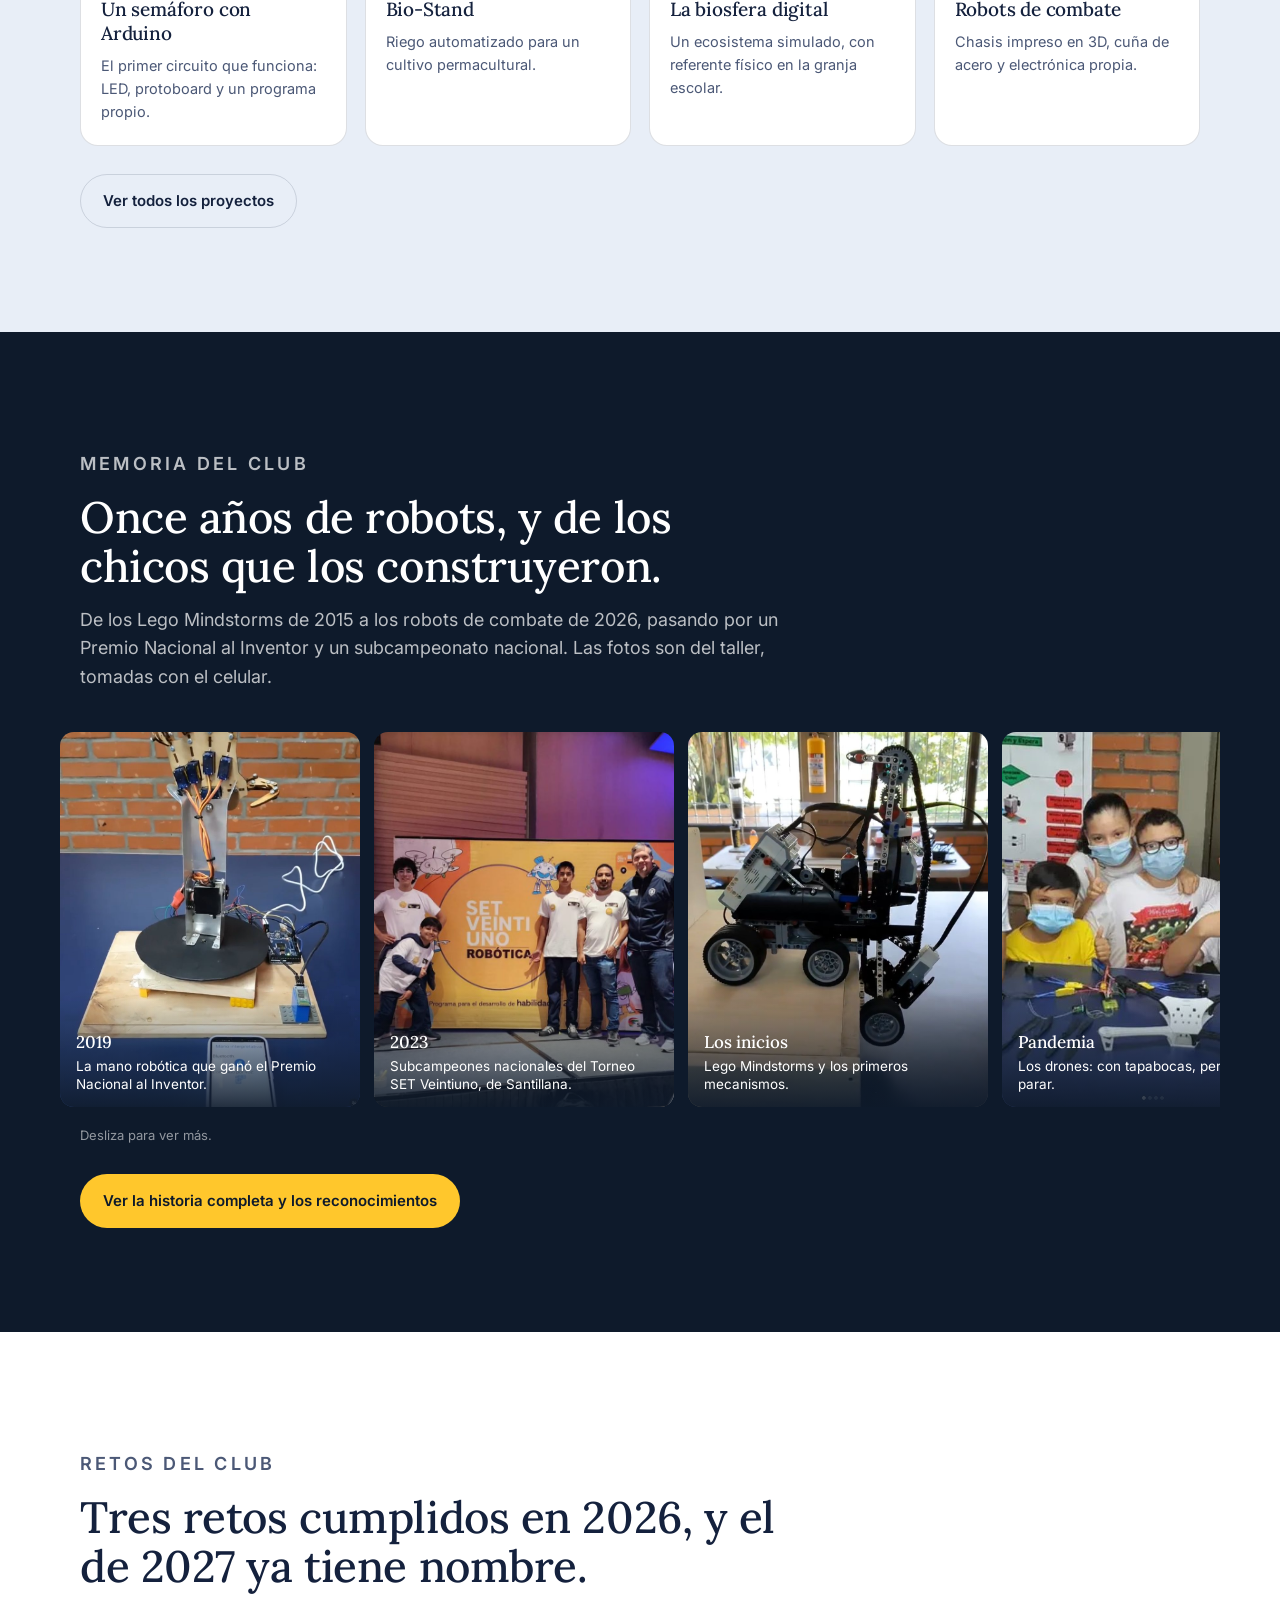
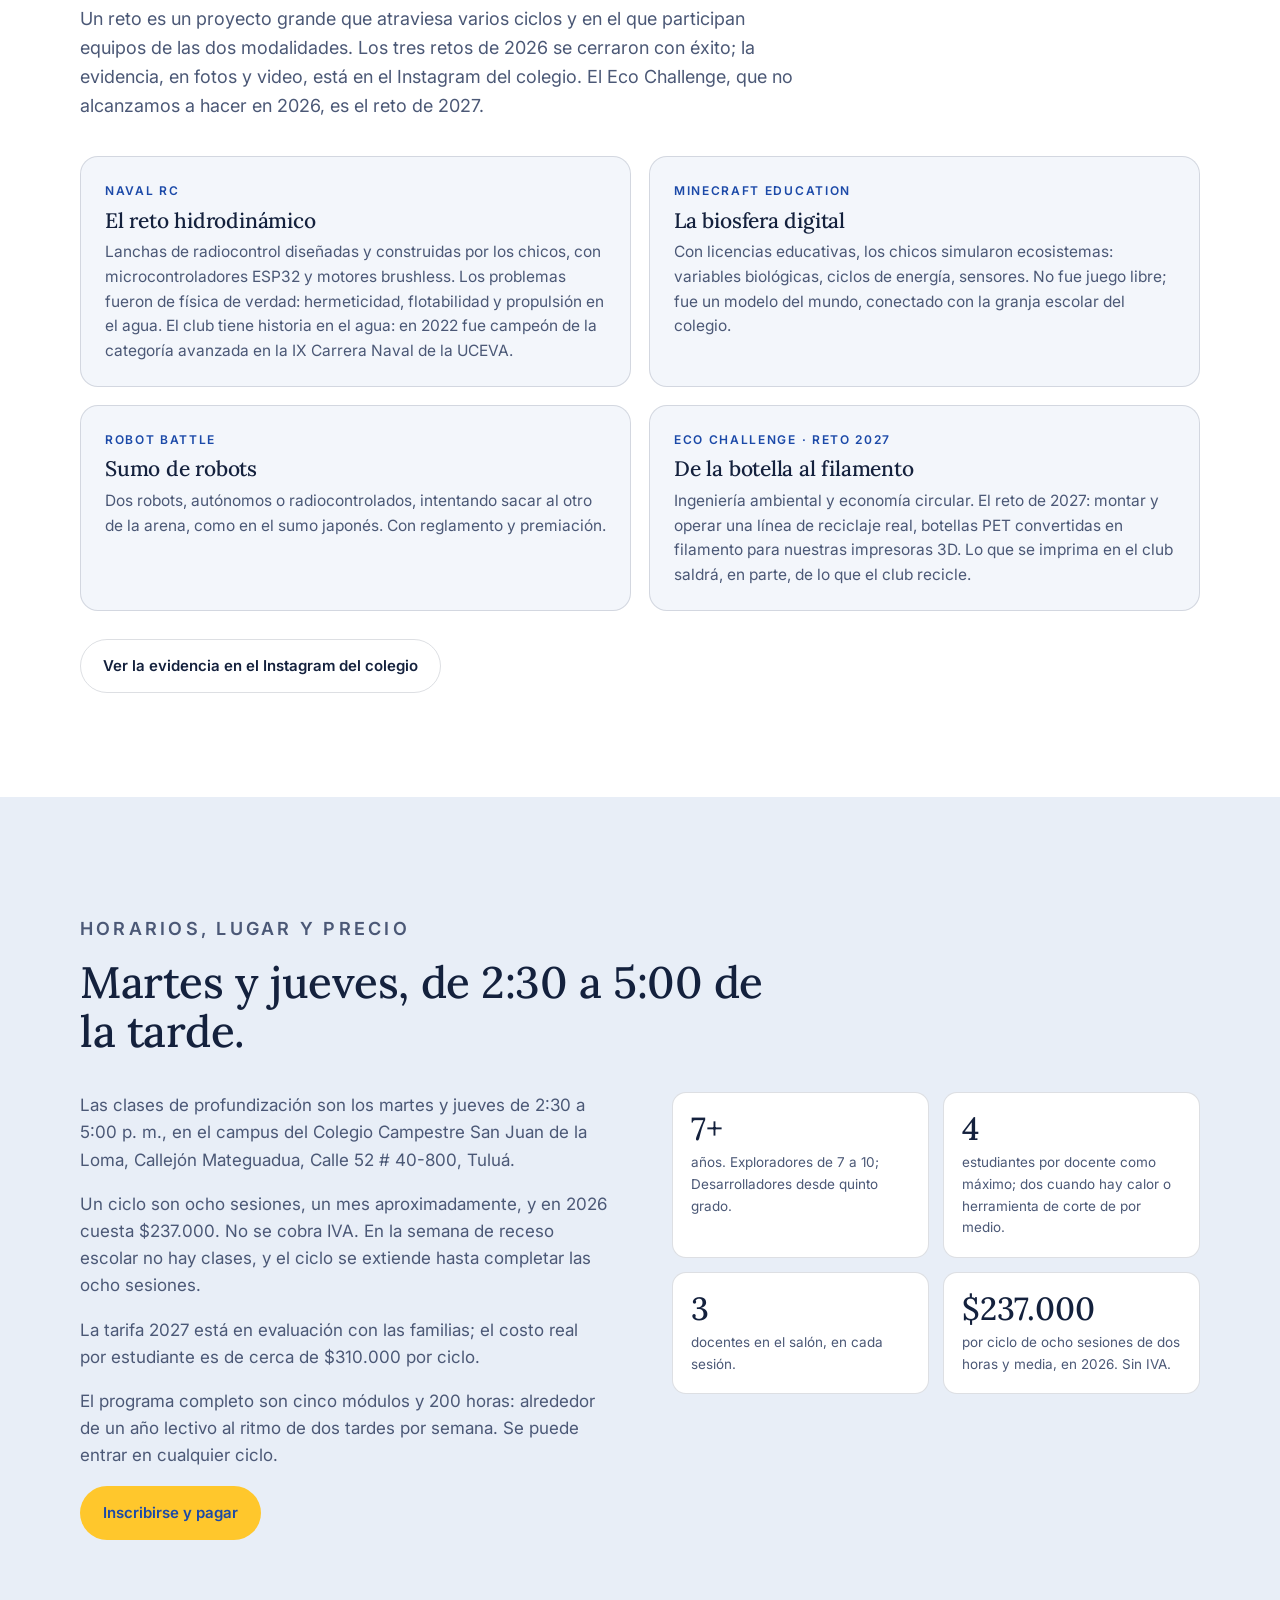
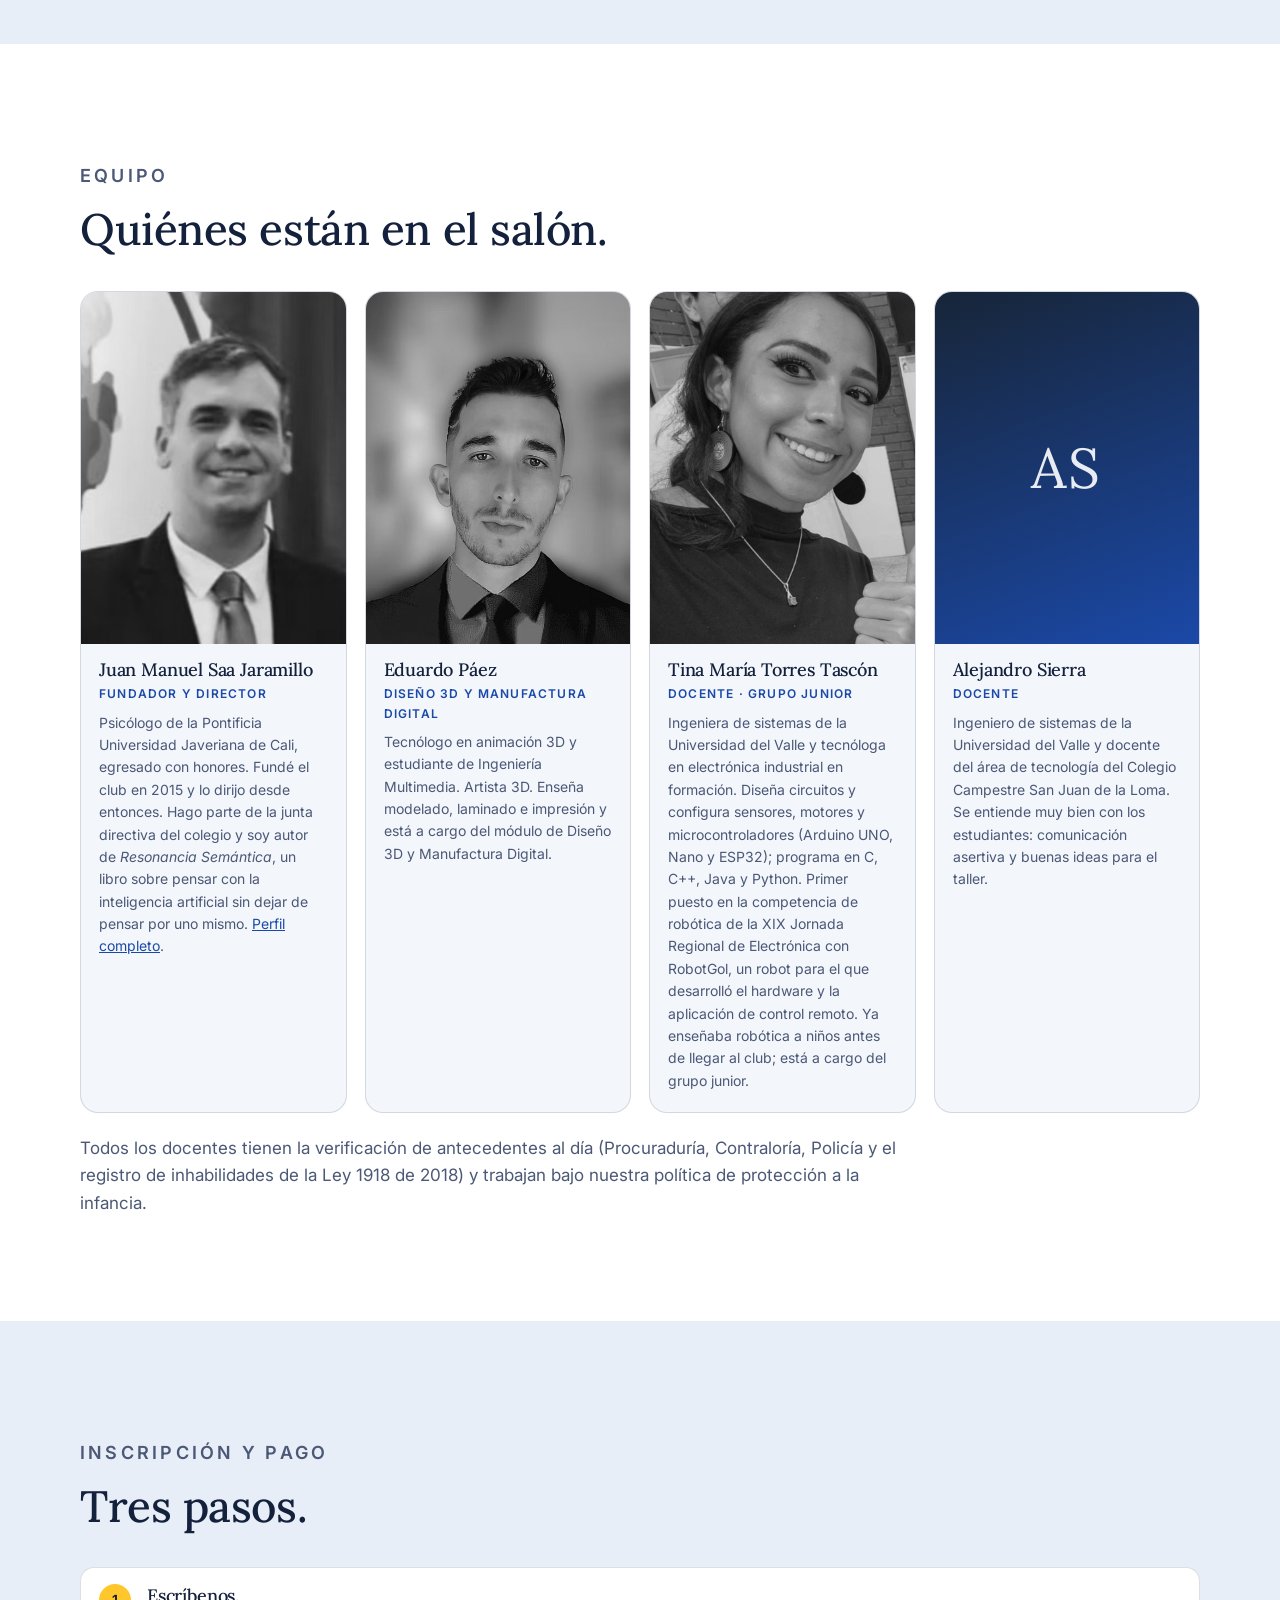
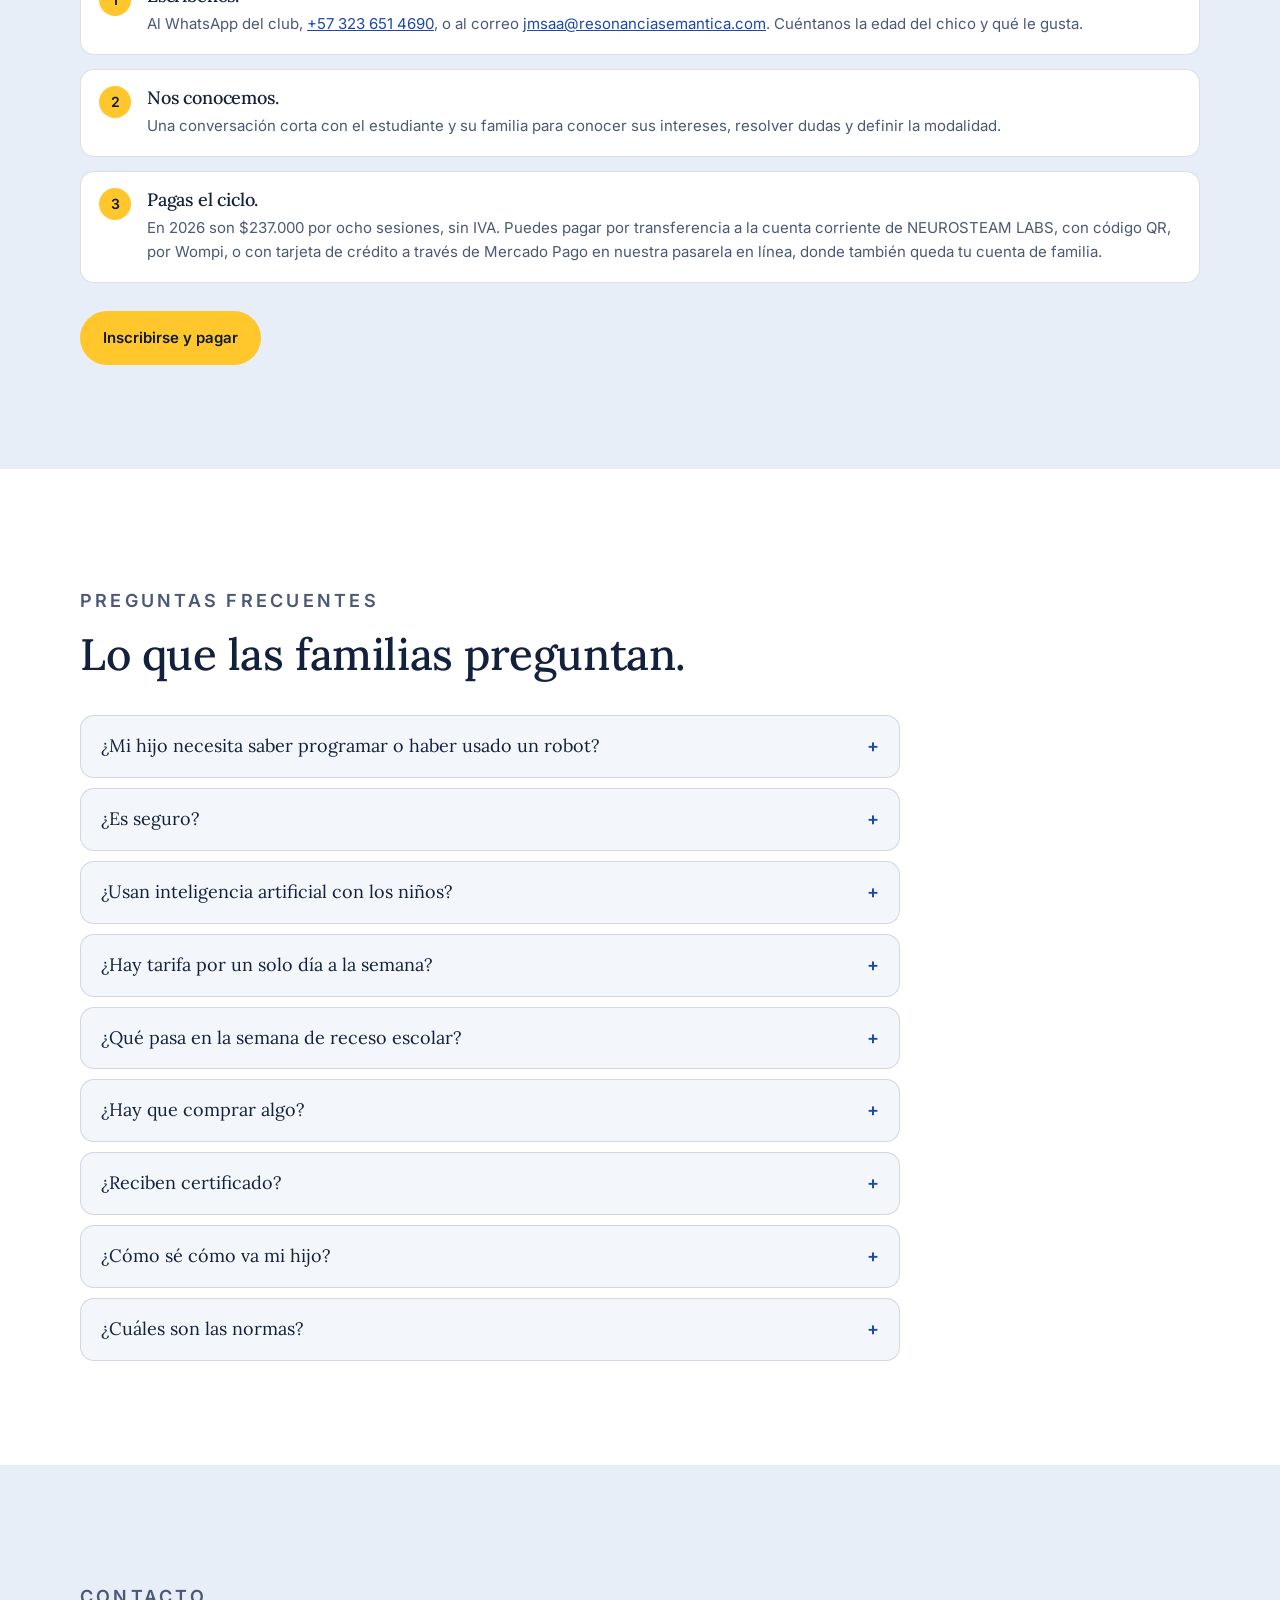
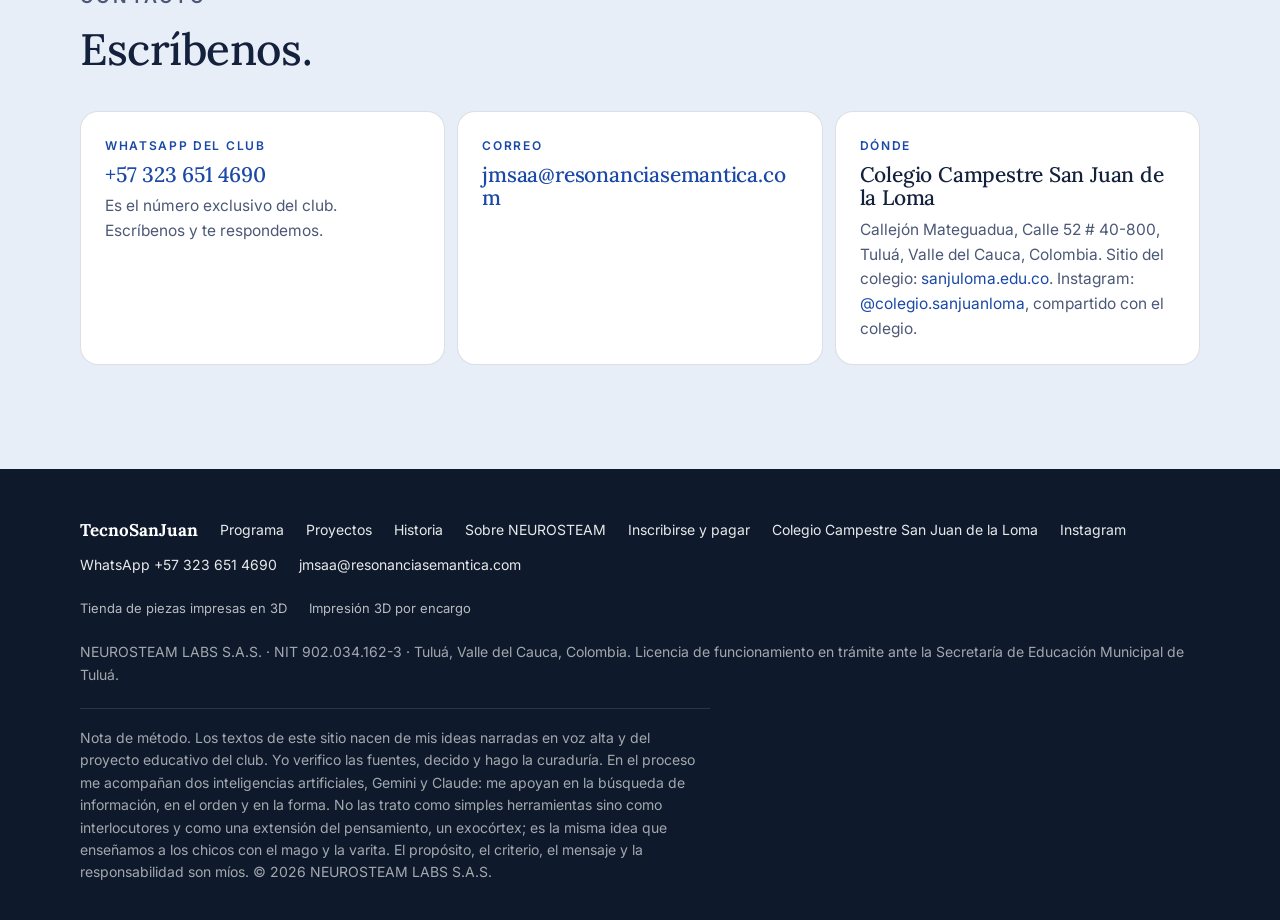
==== commit a3d5a7fa: "Cambia el correo de contacto y aclara la tarifa 2026 y 2027 - Retira info@tecnosanjuan.club (sin acc" ====
--- a/index.html
+++ b/index.html
@@ -219,7 +219,8 @@
     <div class="two">
       <div class="copy">
         <p>Las clases de profundización son los martes y jueves de 2:30 a 5:00 p. m., en el campus del Colegio Campestre San Juan de la Loma, Callejón Mateguadua, Calle 52 # 40-800, Tuluá.</p>
-        <p>Un ciclo son ocho sesiones, un mes aproximadamente, y cuesta $237.000. No se cobra IVA. En la semana de receso escolar no hay clases, y el ciclo se extiende hasta completar las ocho sesiones.</p>
+        <p>Un ciclo son ocho sesiones, un mes aproximadamente, y en 2026 cuesta $237.000. No se cobra IVA. En la semana de receso escolar no hay clases, y el ciclo se extiende hasta completar las ocho sesiones.</p>
+        <p>La tarifa 2027 está en evaluación con las familias; el costo real por estudiante es de cerca de $310.000 por ciclo.</p>
         <p>El programa completo son cinco módulos y 200 horas: alrededor de un año lectivo al ritmo de dos tardes por semana. Se puede entrar en cualquier ciclo.</p>
         <div class="more" style="margin-top:8px"><a class="btn btn-primary" href="https://pagos.tecnosanjuan.club/pricing-plans/list" target="_blank" rel="noopener">Inscribirse y pagar</a></div>
       </div>
@@ -227,7 +228,7 @@
         <div class="stat"><b>7+</b><span>años. Exploradores de 7 a 10; Desarrolladores desde quinto grado.</span></div>
         <div class="stat"><b>4</b><span>estudiantes por docente como máximo; dos cuando hay calor o herramienta de corte de por medio.</span></div>
         <div class="stat"><b>3</b><span>docentes en el salón, en cada sesión.</span></div>
-        <div class="stat"><b>$237.000</b><span>por ciclo de ocho sesiones de dos horas y media. Sin IVA.</span></div>
+        <div class="stat"><b>$237.000</b><span>por ciclo de ocho sesiones de dos horas y media, en 2026. Sin IVA.</span></div>
       </div>
     </div>
   </div>
@@ -268,9 +269,9 @@
       <h2>Tres pasos.</h2>
     </div>
     <ol class="steps">
-      <li><h3>Escríbenos.</h3><p>Al WhatsApp del club, <a href="https://wa.me/573236514690" target="_blank" rel="noopener">+57 323 651 4690</a>, o al correo <a href="mailto:info@tecnosanjuan.club">info@tecnosanjuan.club</a>. Cuéntanos la edad del chico y qué le gusta.</p></li>
+      <li><h3>Escríbenos.</h3><p>Al WhatsApp del club, <a href="https://wa.me/573236514690" target="_blank" rel="noopener">+57 323 651 4690</a>, o al correo <a href="mailto:jmsaa@resonanciasemantica.com">jmsaa@resonanciasemantica.com</a>. Cuéntanos la edad del chico y qué le gusta.</p></li>
       <li><h3>Nos conocemos.</h3><p>Una conversación corta con el estudiante y su familia para conocer sus intereses, resolver dudas y definir la modalidad.</p></li>
-      <li><h3>Pagas el ciclo.</h3><p>Son $237.000 por ocho sesiones, sin IVA. Puedes pagar por transferencia a la cuenta corriente de NEUROSTEAM LABS, con código QR, por Wompi, o con tarjeta de crédito a través de Mercado Pago en nuestra pasarela en línea, donde también queda tu cuenta de familia.</p></li>
+      <li><h3>Pagas el ciclo.</h3><p>En 2026 son $237.000 por ocho sesiones, sin IVA. Puedes pagar por transferencia a la cuenta corriente de NEUROSTEAM LABS, con código QR, por Wompi, o con tarjeta de crédito a través de Mercado Pago en nuestra pasarela en línea, donde también queda tu cuenta de familia.</p></li>
     </ol>
     <div class="more"><a class="btn btn-primary" href="https://pagos.tecnosanjuan.club/pricing-plans/list" target="_blank" rel="noopener">Inscribirse y pagar</a></div>
   </div>
@@ -304,7 +305,7 @@
     </div>
     <div class="contact">
       <div class="card"><span class="k">WhatsApp del club</span><h3><a href="https://wa.me/573236514690" target="_blank" rel="noopener">+57 323 651 4690</a></h3><p>Es el número exclusivo del club. Escríbenos y te respondemos.</p></div>
-      <div class="card"><span class="k">Correo</span><h3><a href="mailto:info@tecnosanjuan.club">info@tecnosanjuan.club</a></h3><p>También <a href="mailto:jmsaa@resonanciasemantica.com">jmsaa@resonanciasemantica.com</a>.</p></div>
+      <div class="card"><span class="k">Correo</span><h3><a href="mailto:jmsaa@resonanciasemantica.com">jmsaa@resonanciasemantica.com</a></h3></div>
       <div class="card"><span class="k">Dónde</span><h3>Colegio Campestre San Juan de la Loma</h3><p>Callejón Mateguadua, Calle 52 # 40-800, Tuluá, Valle del Cauca, Colombia. Sitio del colegio: <a href="https://www.sanjuloma.edu.co/" target="_blank" rel="noopener">sanjuloma.edu.co</a>. Instagram: <a href="https://www.instagram.com/colegio.sanjuanloma/" target="_blank" rel="noopener">@colegio.sanjuanloma</a>, compartido con el colegio.</p></div>
     </div>
   </div>
@@ -324,7 +325,6 @@
       <a href="https://www.sanjuloma.edu.co/" target="_blank" rel="noopener">Colegio Campestre San Juan de la Loma</a>
       <a href="https://www.instagram.com/colegio.sanjuanloma/" target="_blank" rel="noopener">Instagram</a>
       <a href="https://wa.me/573236514690" target="_blank" rel="noopener">WhatsApp +57 323 651 4690</a>
-      <a href="mailto:info@tecnosanjuan.club">info@tecnosanjuan.club</a>
       <a href="mailto:jmsaa@resonanciasemantica.com">jmsaa@resonanciasemantica.com</a>
     </div>
     <div class="row small">
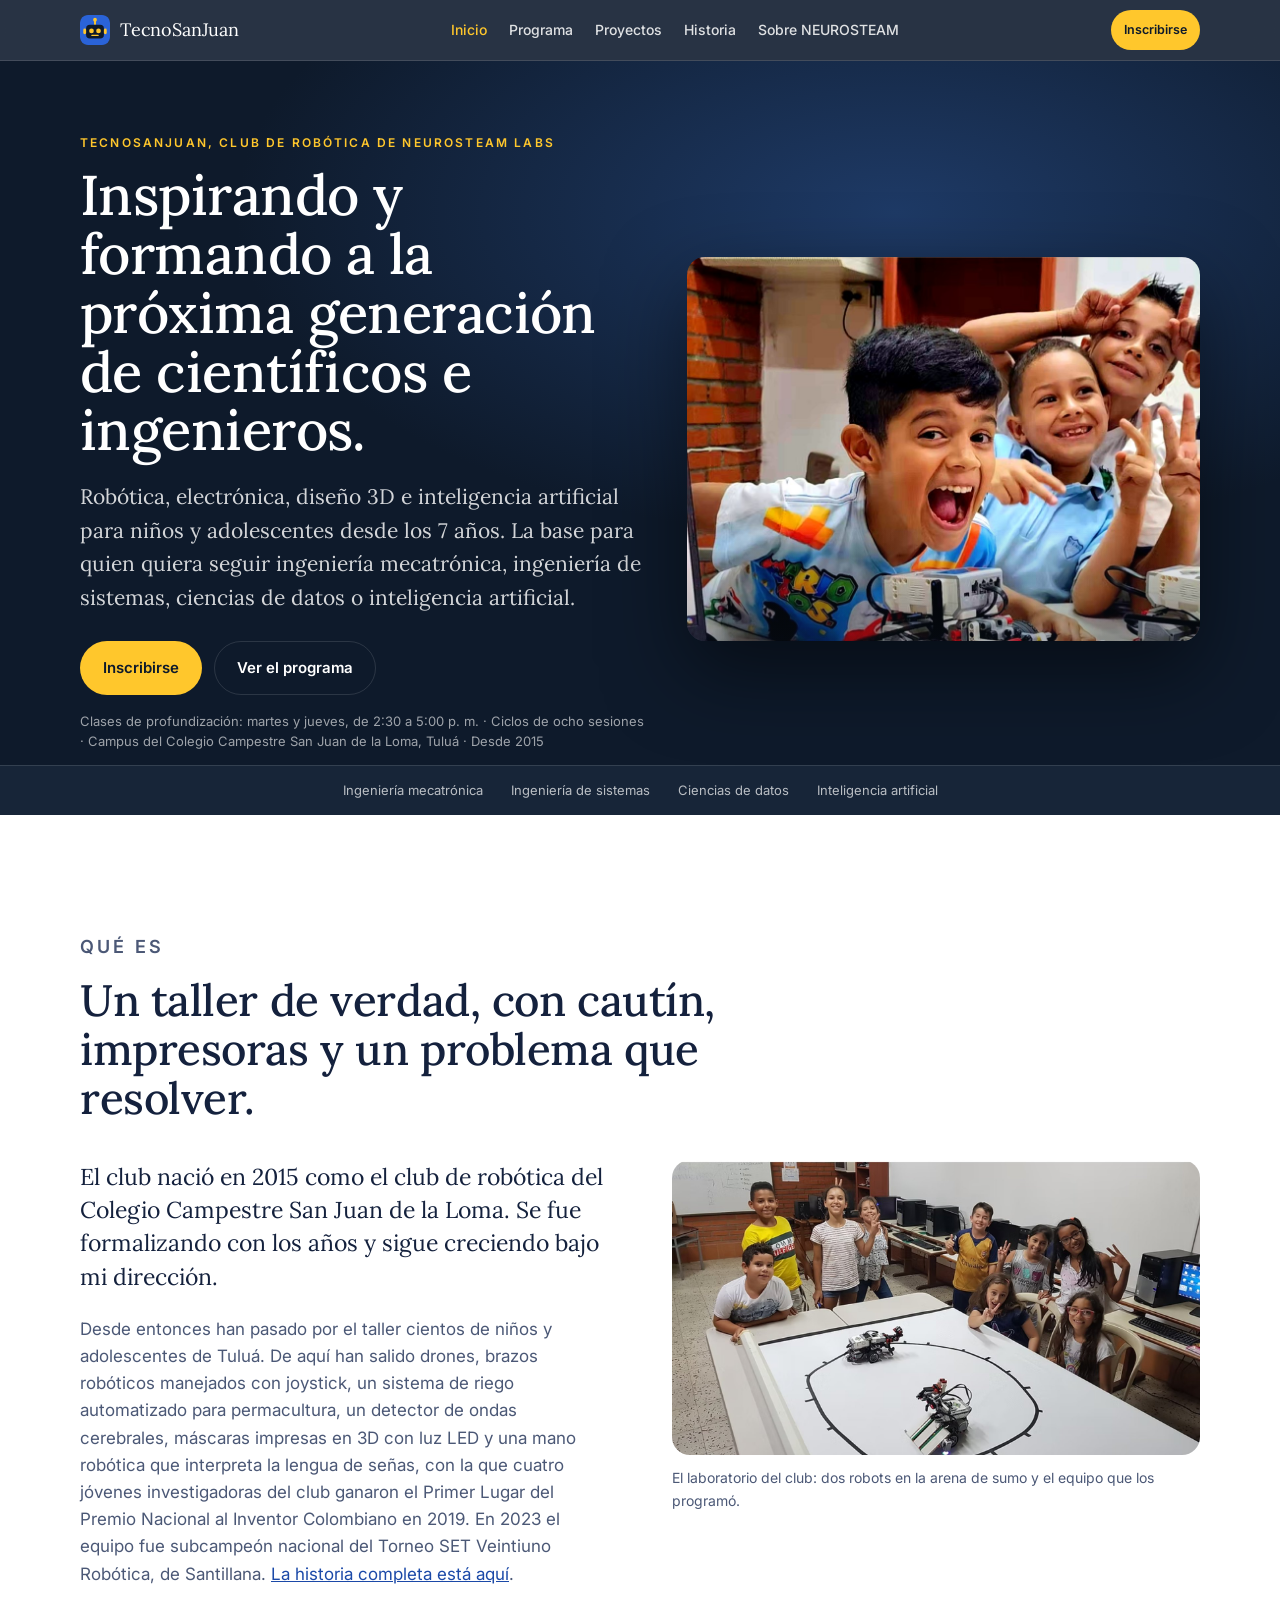
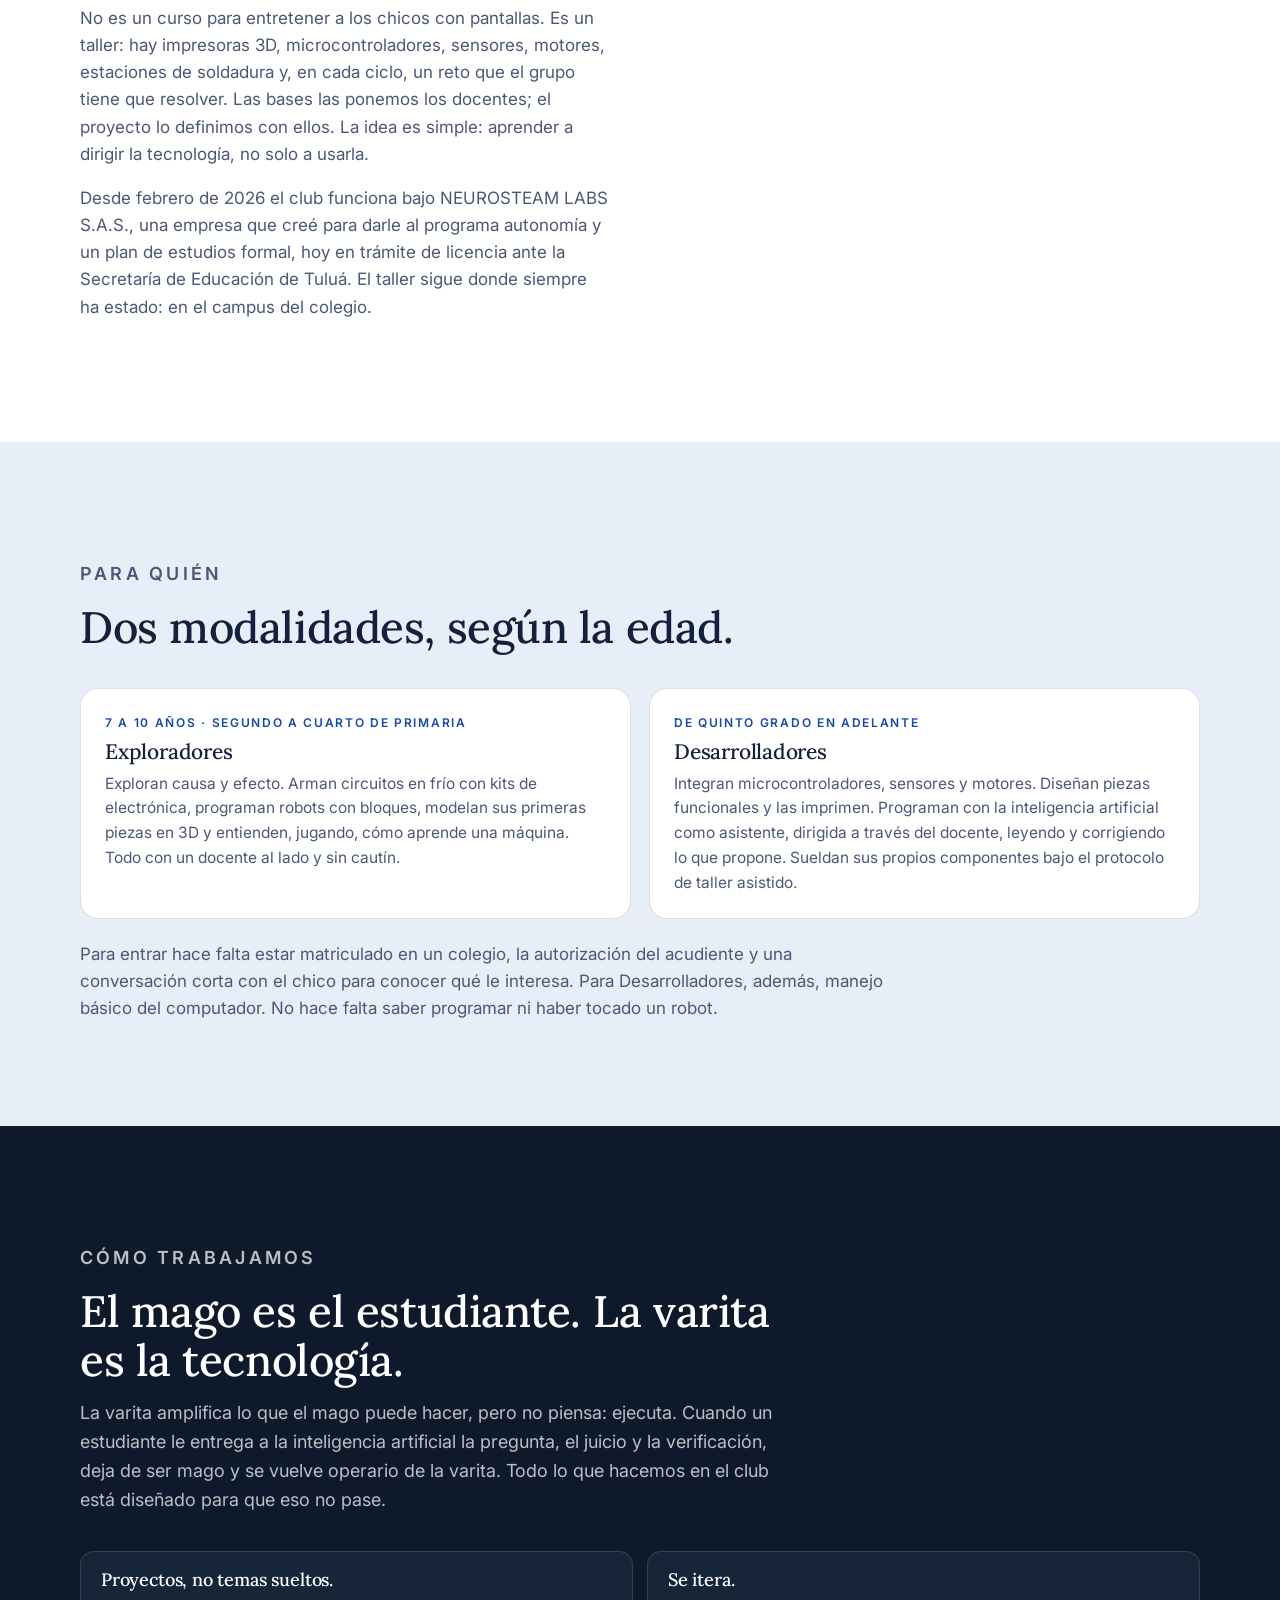
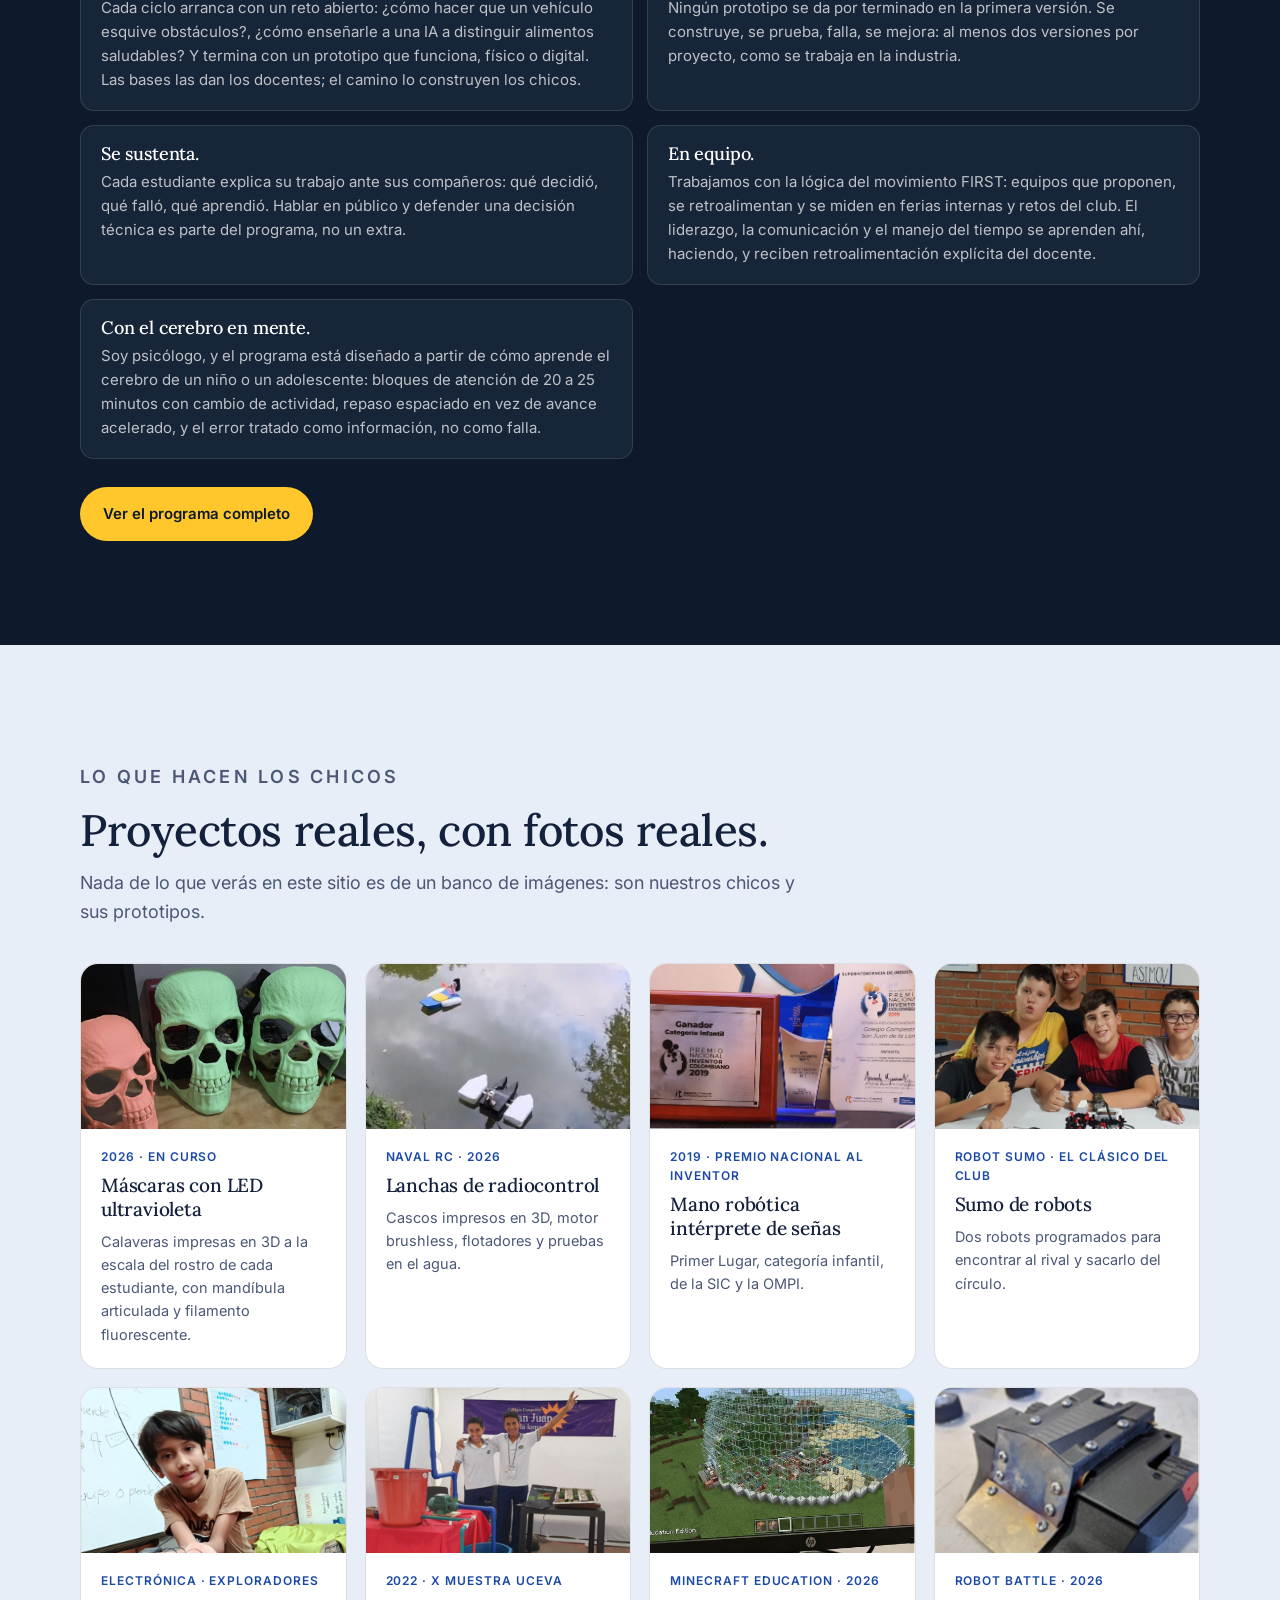
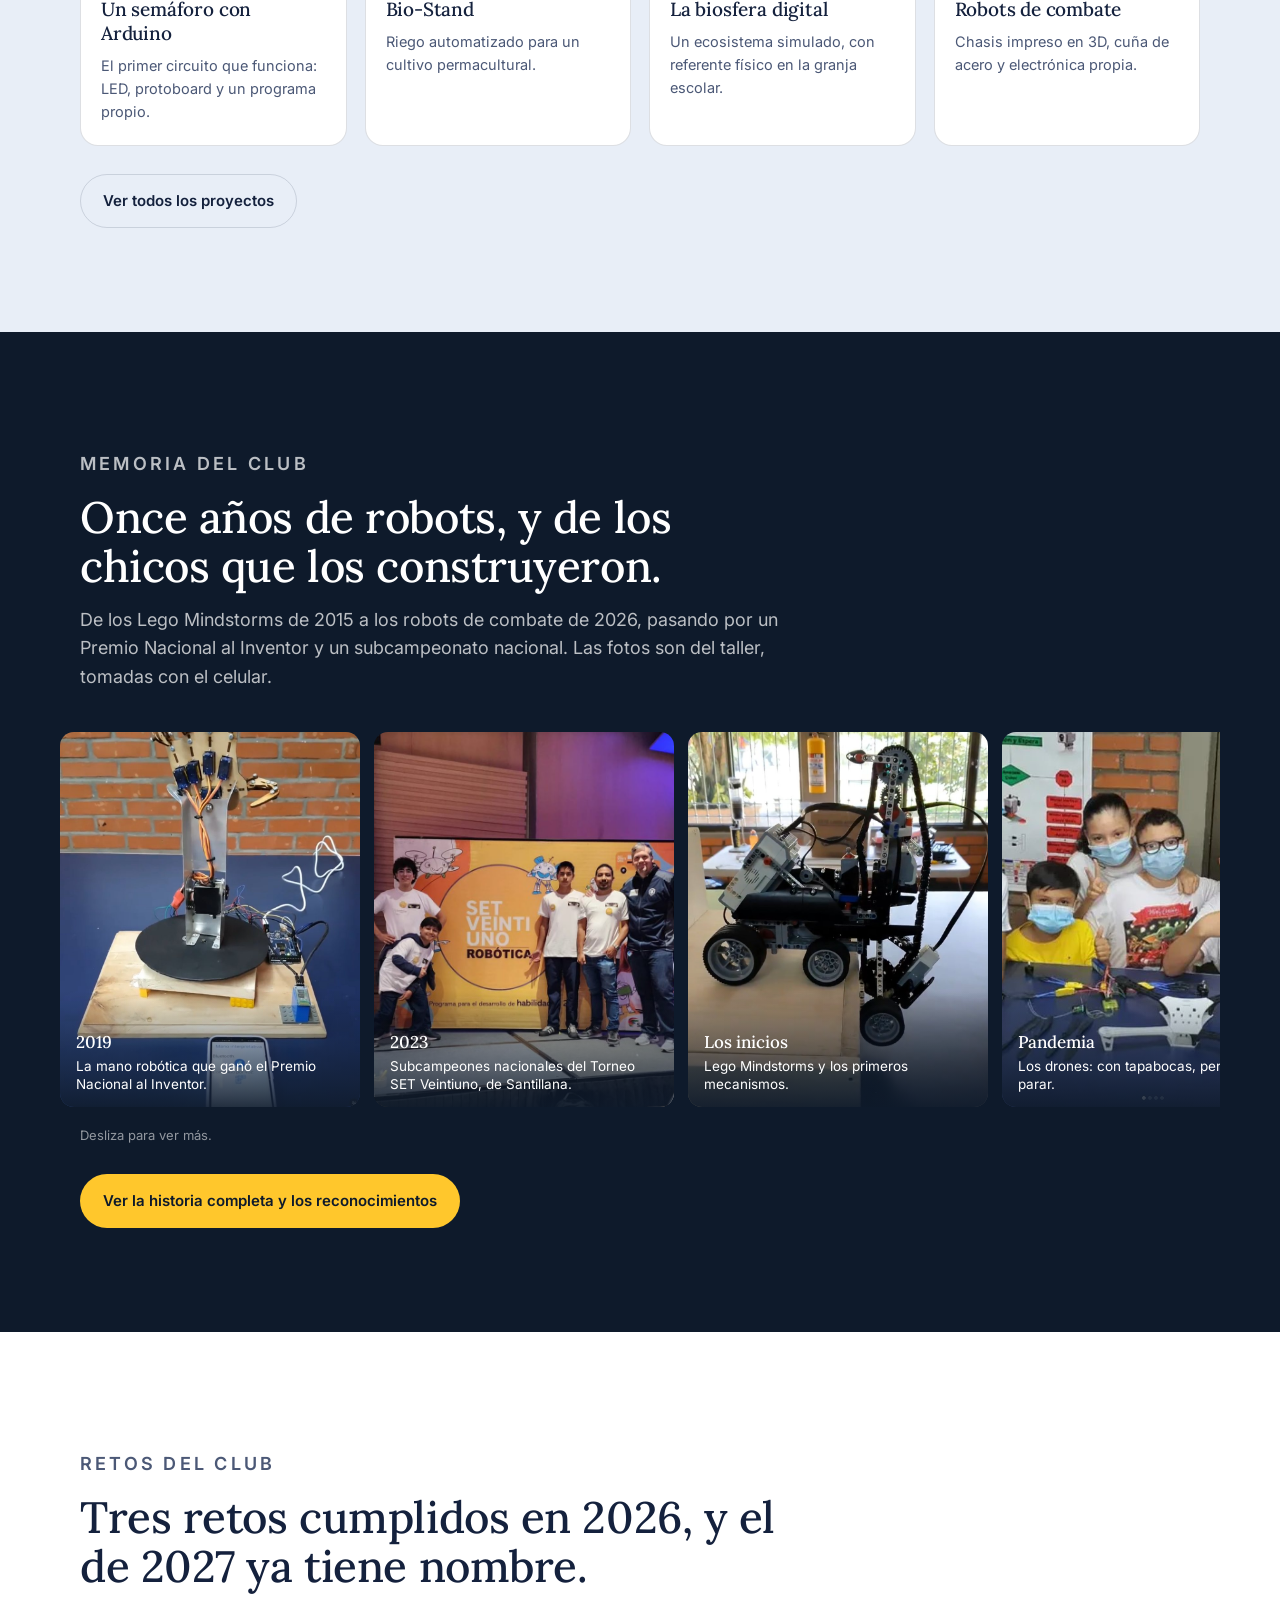
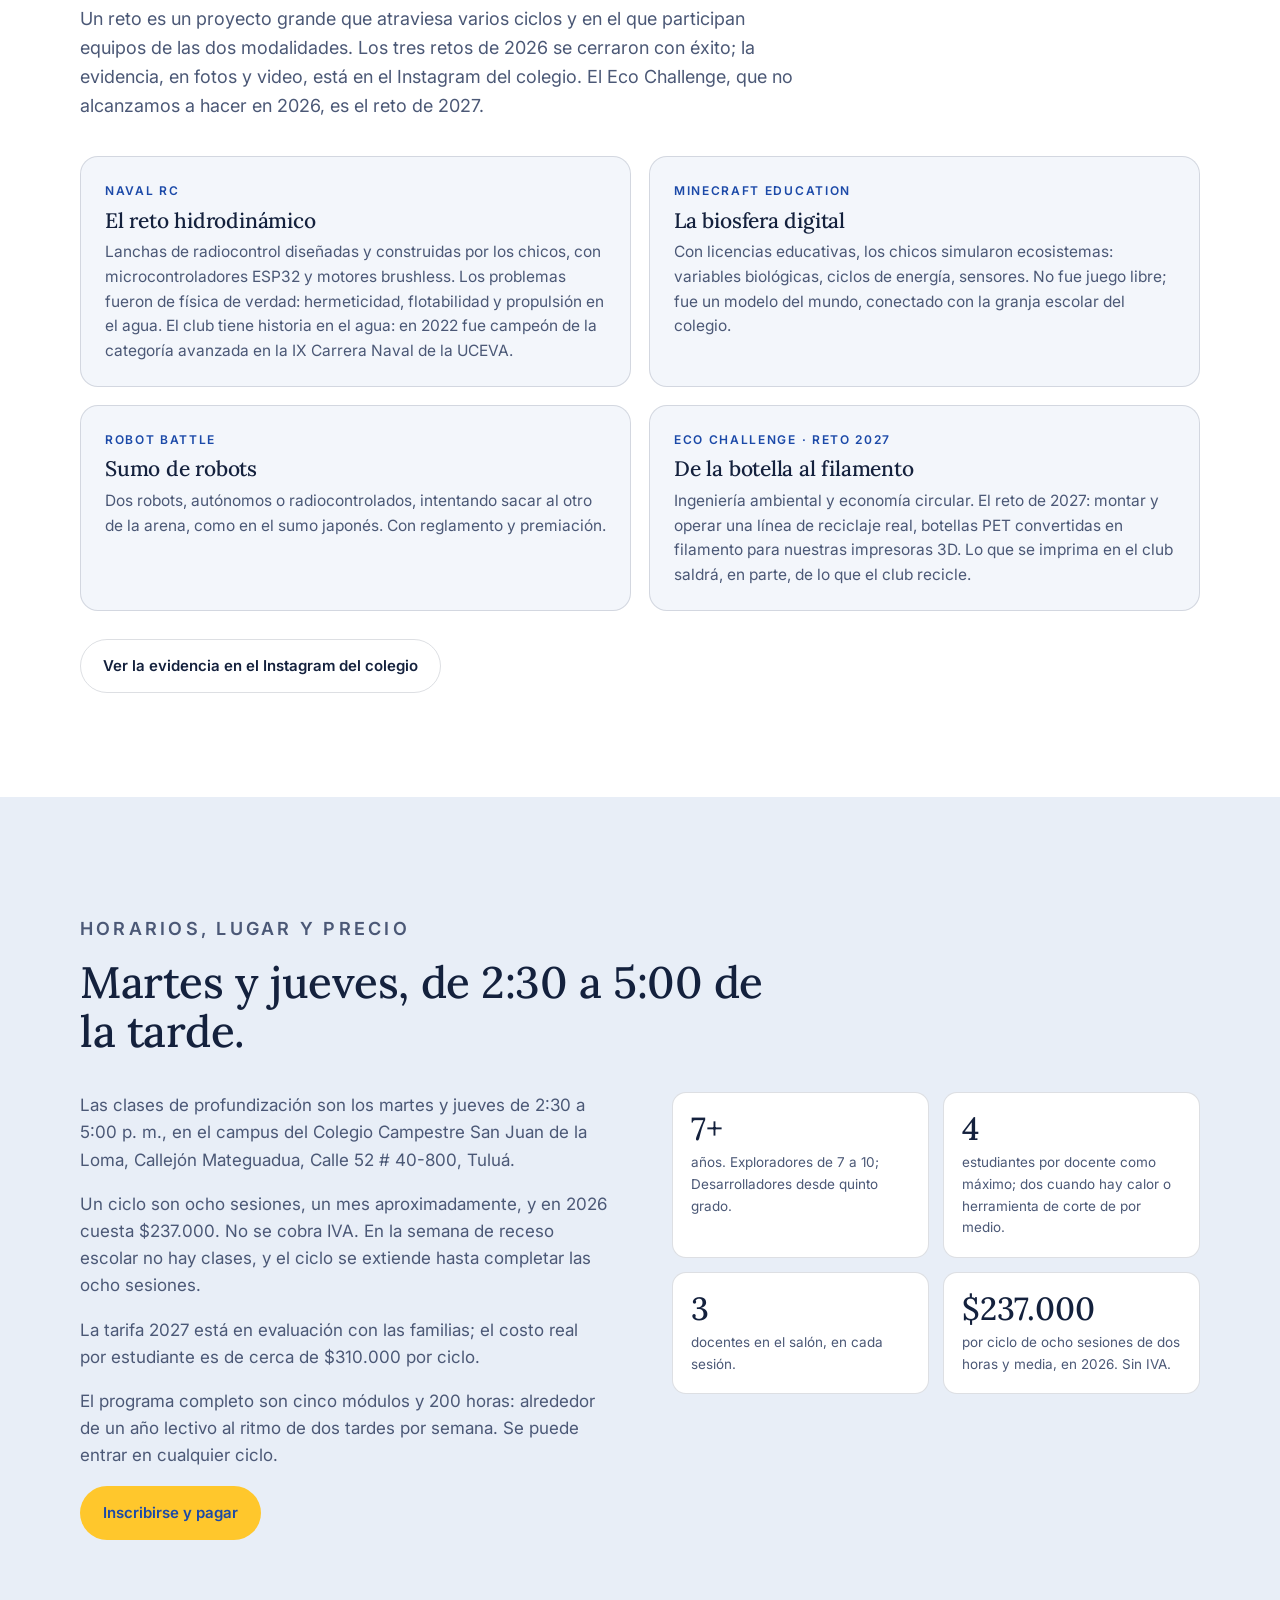
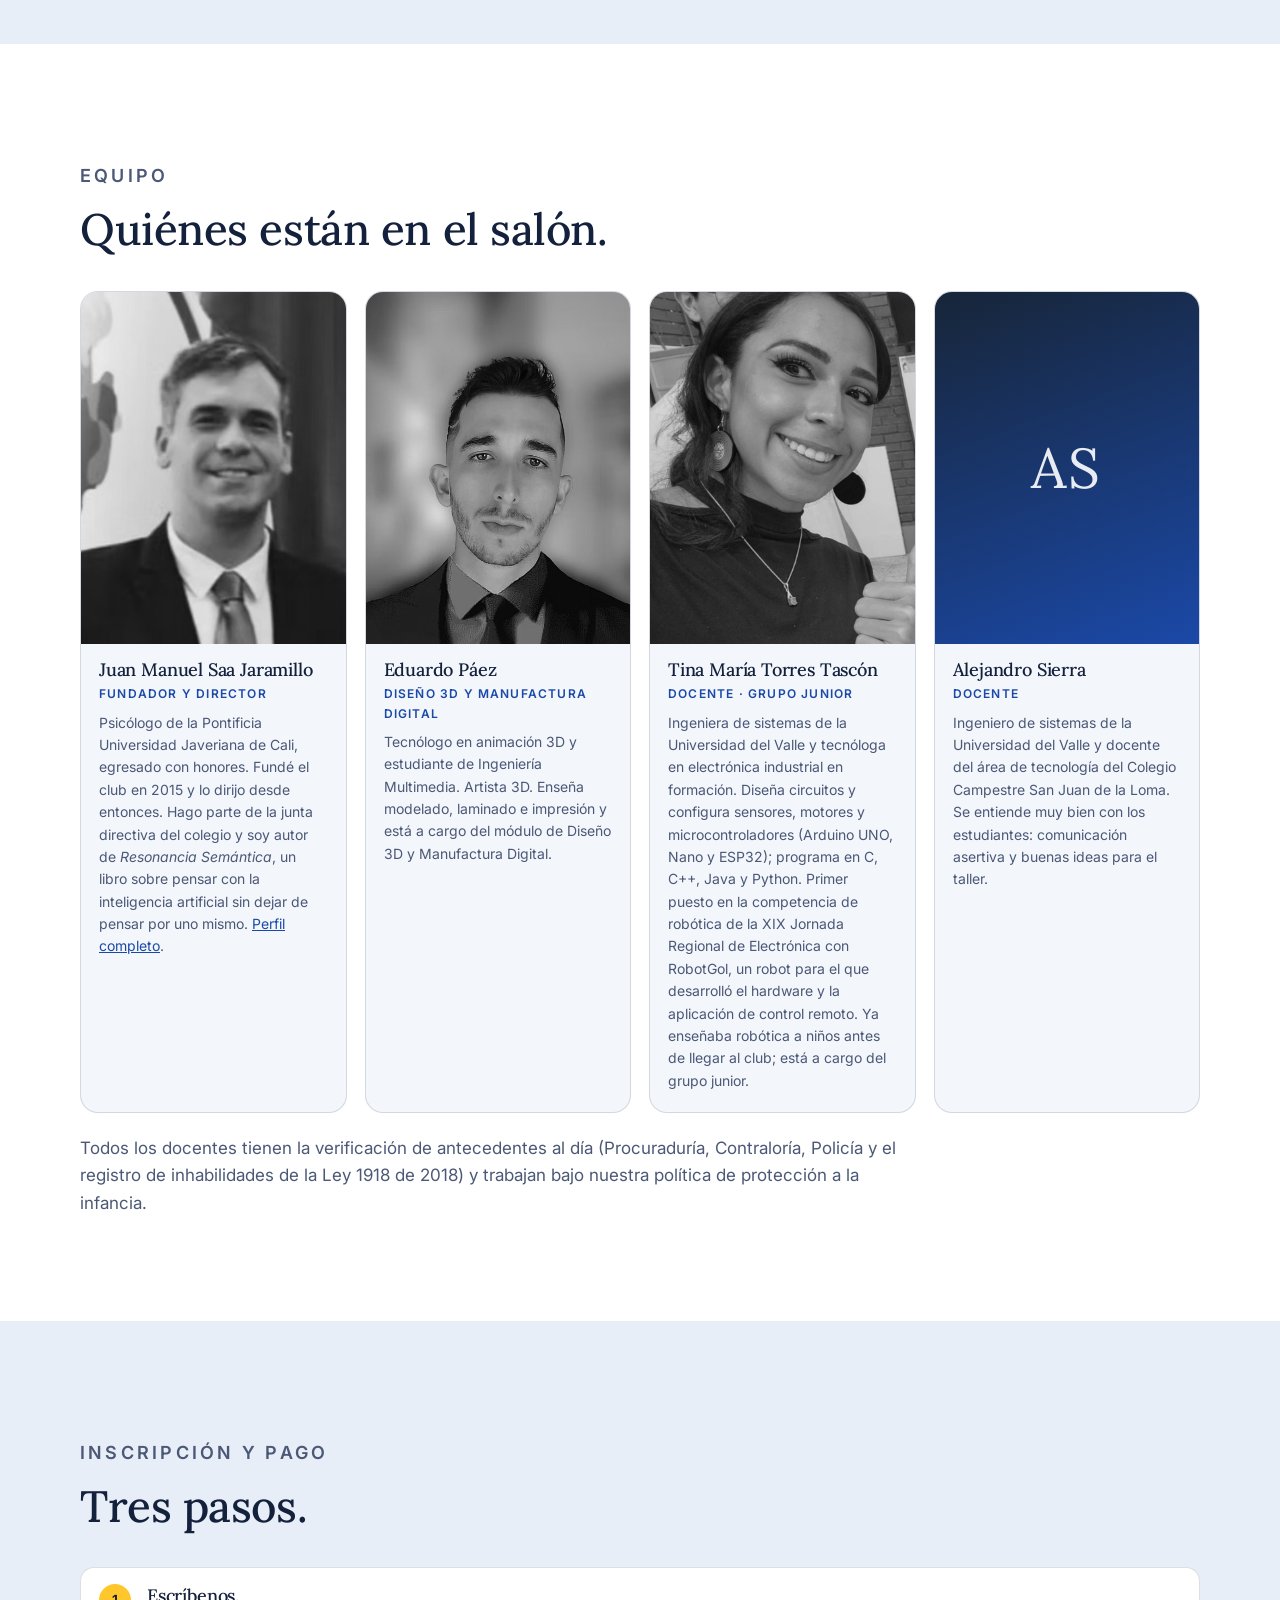
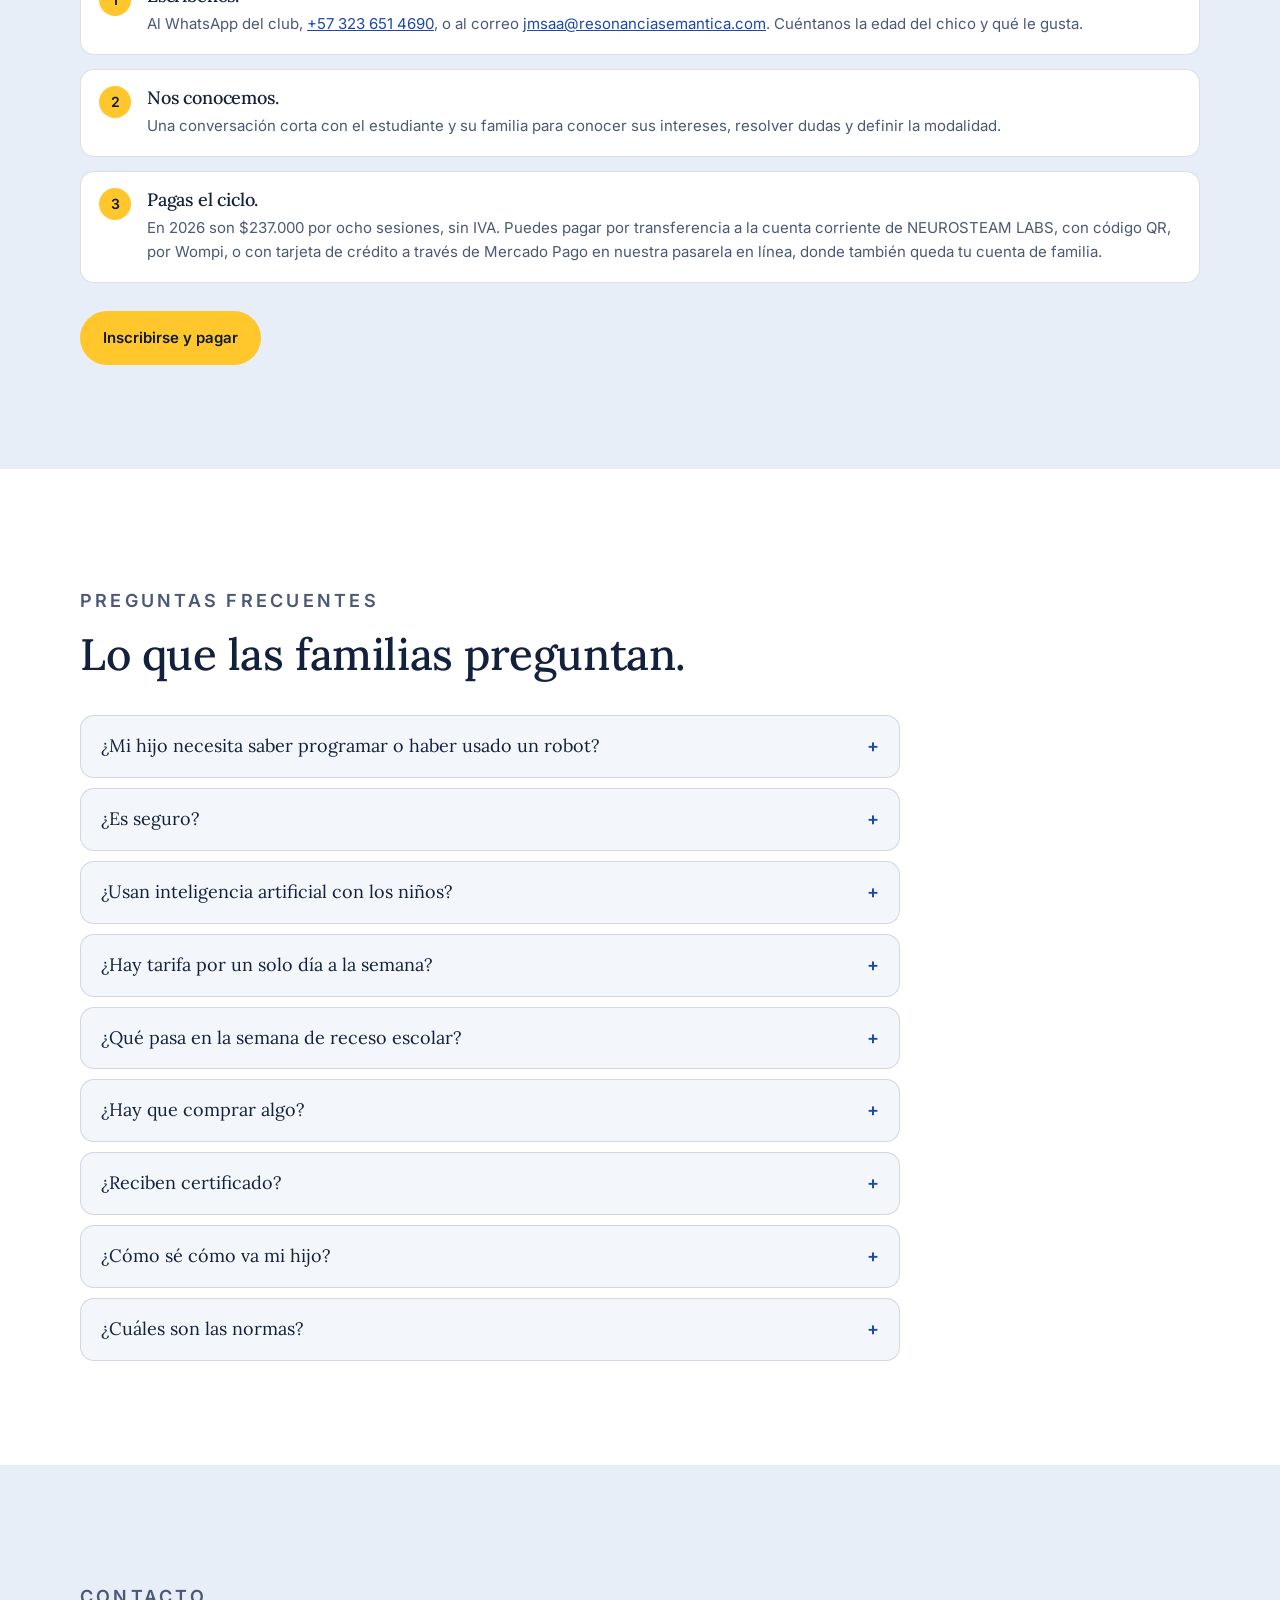
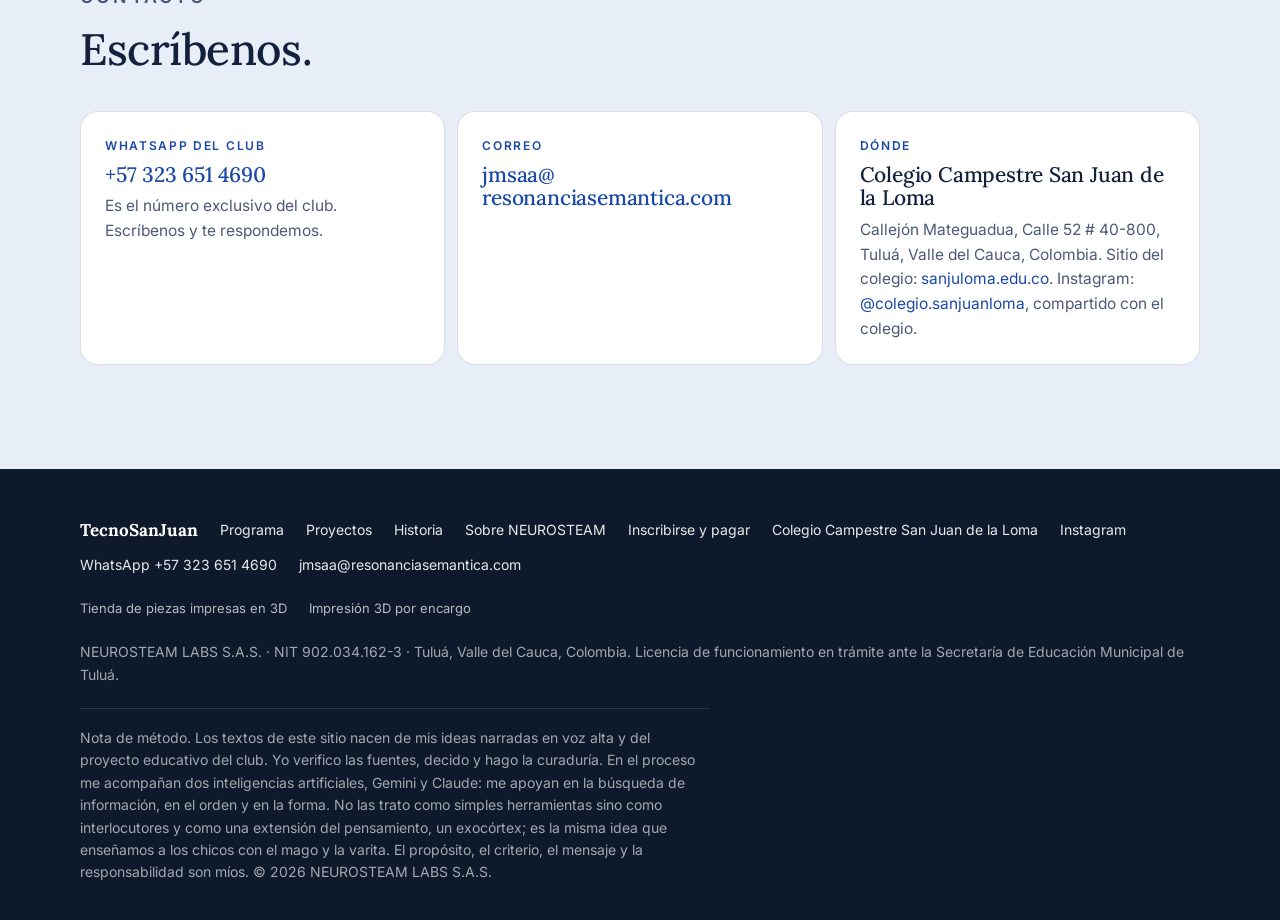
==== commit ad411b3e: "Permite que el correo de contacto se parta en la arroba En la tarjeta de contacto el correo, más lar" ====
--- a/index.html
+++ b/index.html
@@ -305,7 +305,7 @@
     </div>
     <div class="contact">
       <div class="card"><span class="k">WhatsApp del club</span><h3><a href="https://wa.me/573236514690" target="_blank" rel="noopener">+57 323 651 4690</a></h3><p>Es el número exclusivo del club. Escríbenos y te respondemos.</p></div>
-      <div class="card"><span class="k">Correo</span><h3><a href="mailto:jmsaa@resonanciasemantica.com">jmsaa@resonanciasemantica.com</a></h3></div>
+      <div class="card"><span class="k">Correo</span><h3><a href="mailto:jmsaa@resonanciasemantica.com">jmsaa@<wbr>resonanciasemantica.com</a></h3></div>
       <div class="card"><span class="k">Dónde</span><h3>Colegio Campestre San Juan de la Loma</h3><p>Callejón Mateguadua, Calle 52 # 40-800, Tuluá, Valle del Cauca, Colombia. Sitio del colegio: <a href="https://www.sanjuloma.edu.co/" target="_blank" rel="noopener">sanjuloma.edu.co</a>. Instagram: <a href="https://www.instagram.com/colegio.sanjuanloma/" target="_blank" rel="noopener">@colegio.sanjuanloma</a>, compartido con el colegio.</p></div>
     </div>
   </div>
